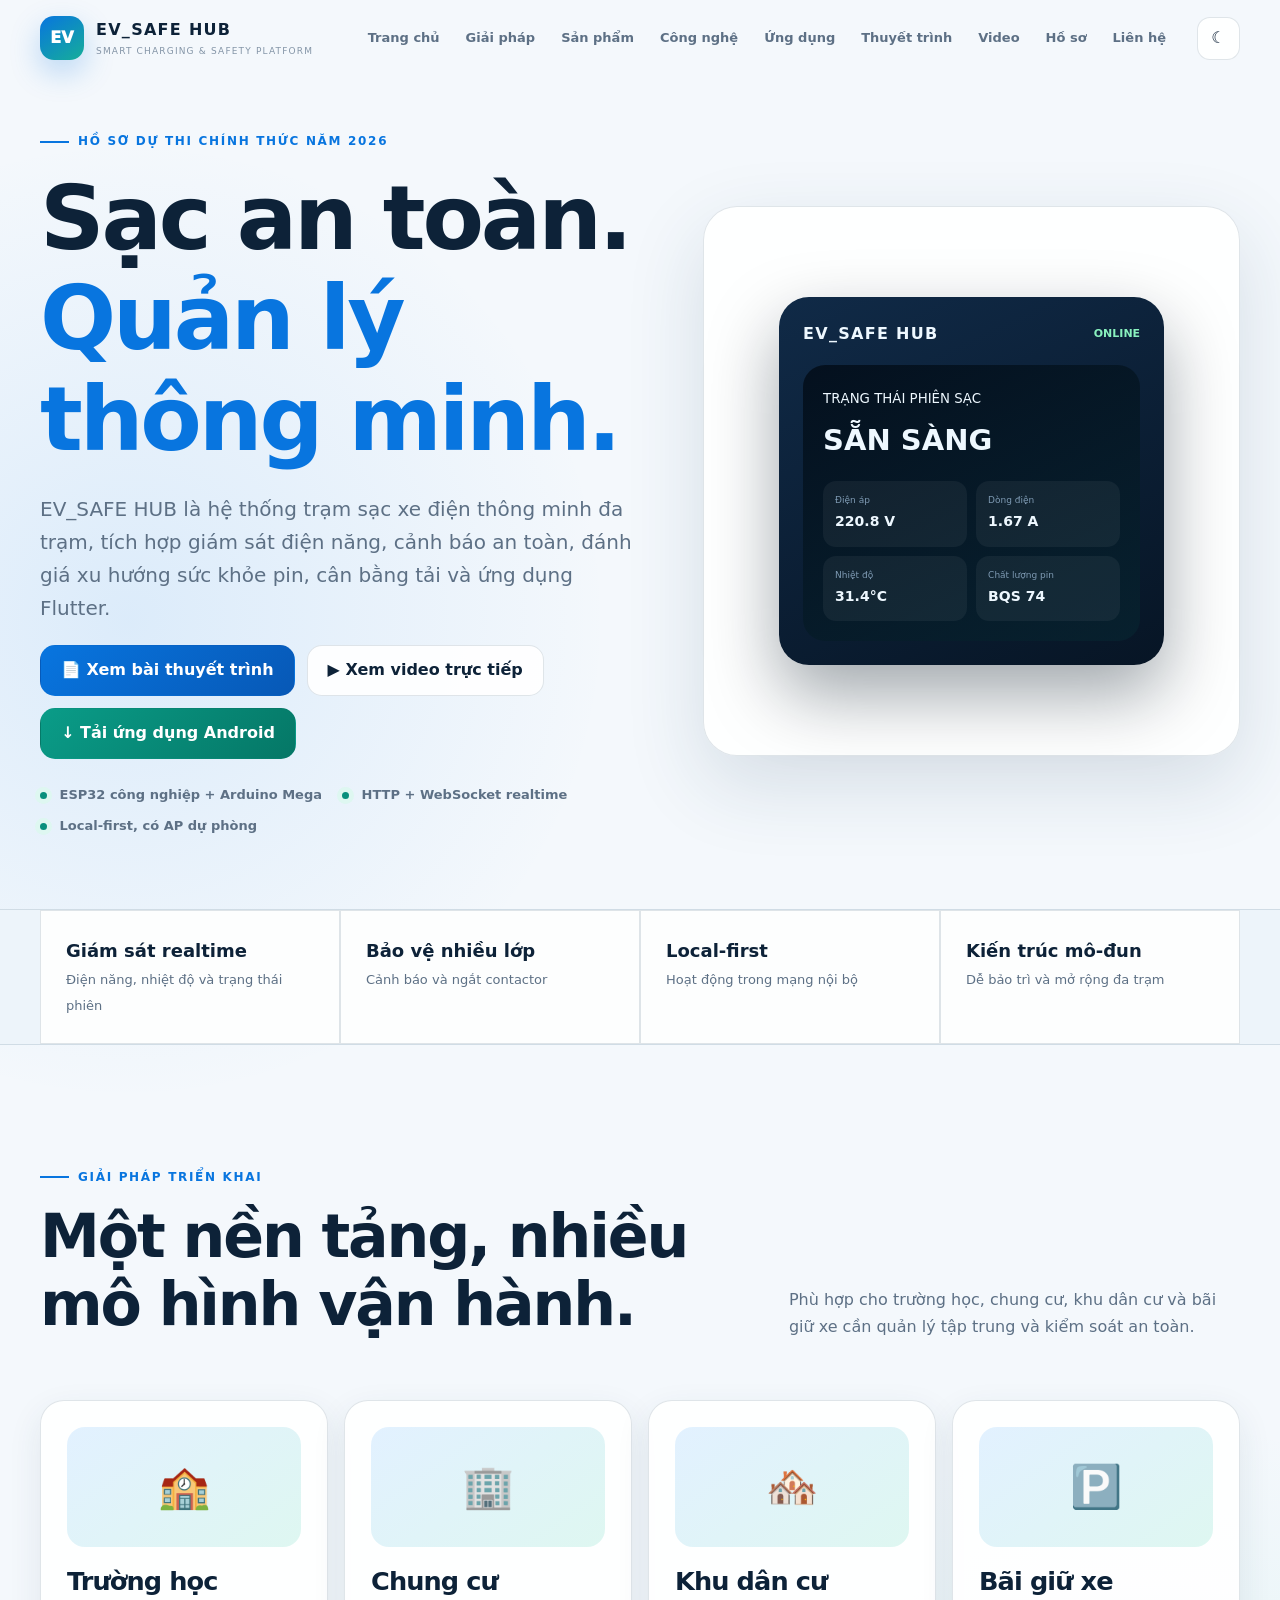
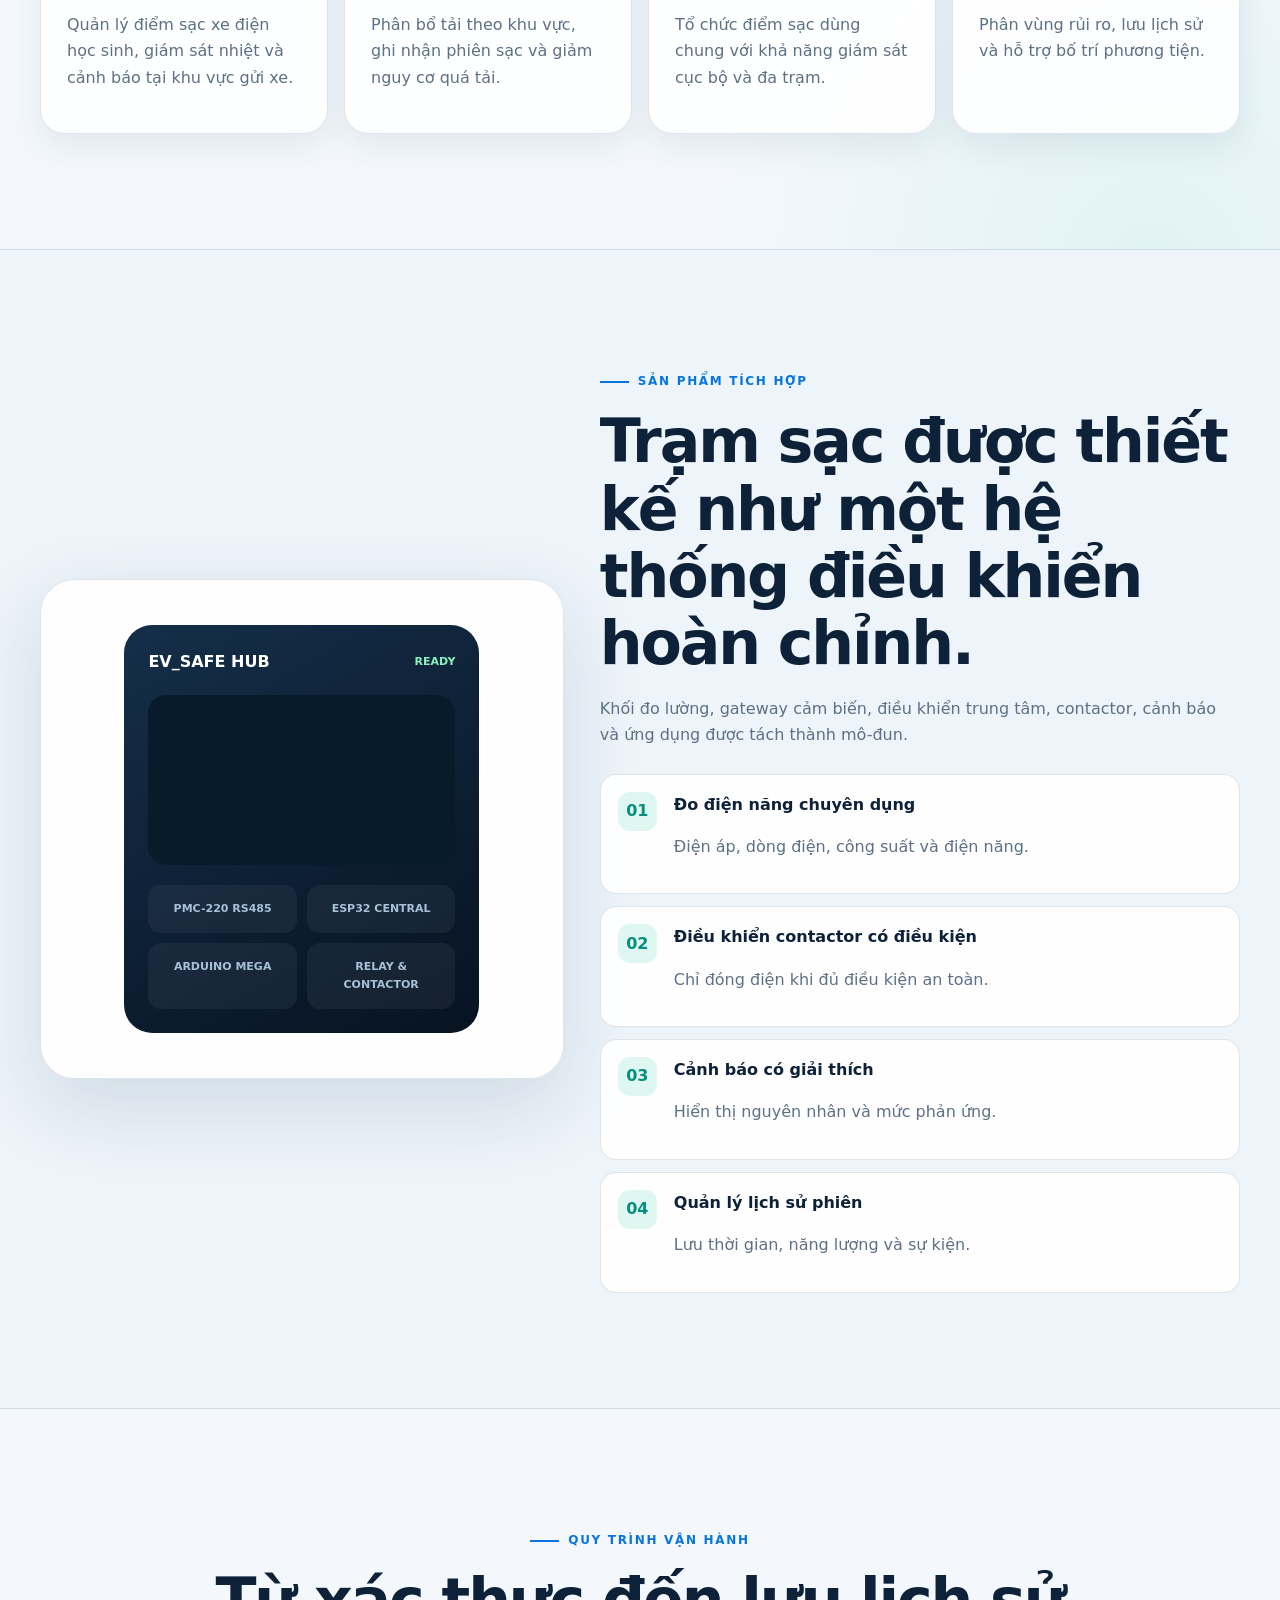
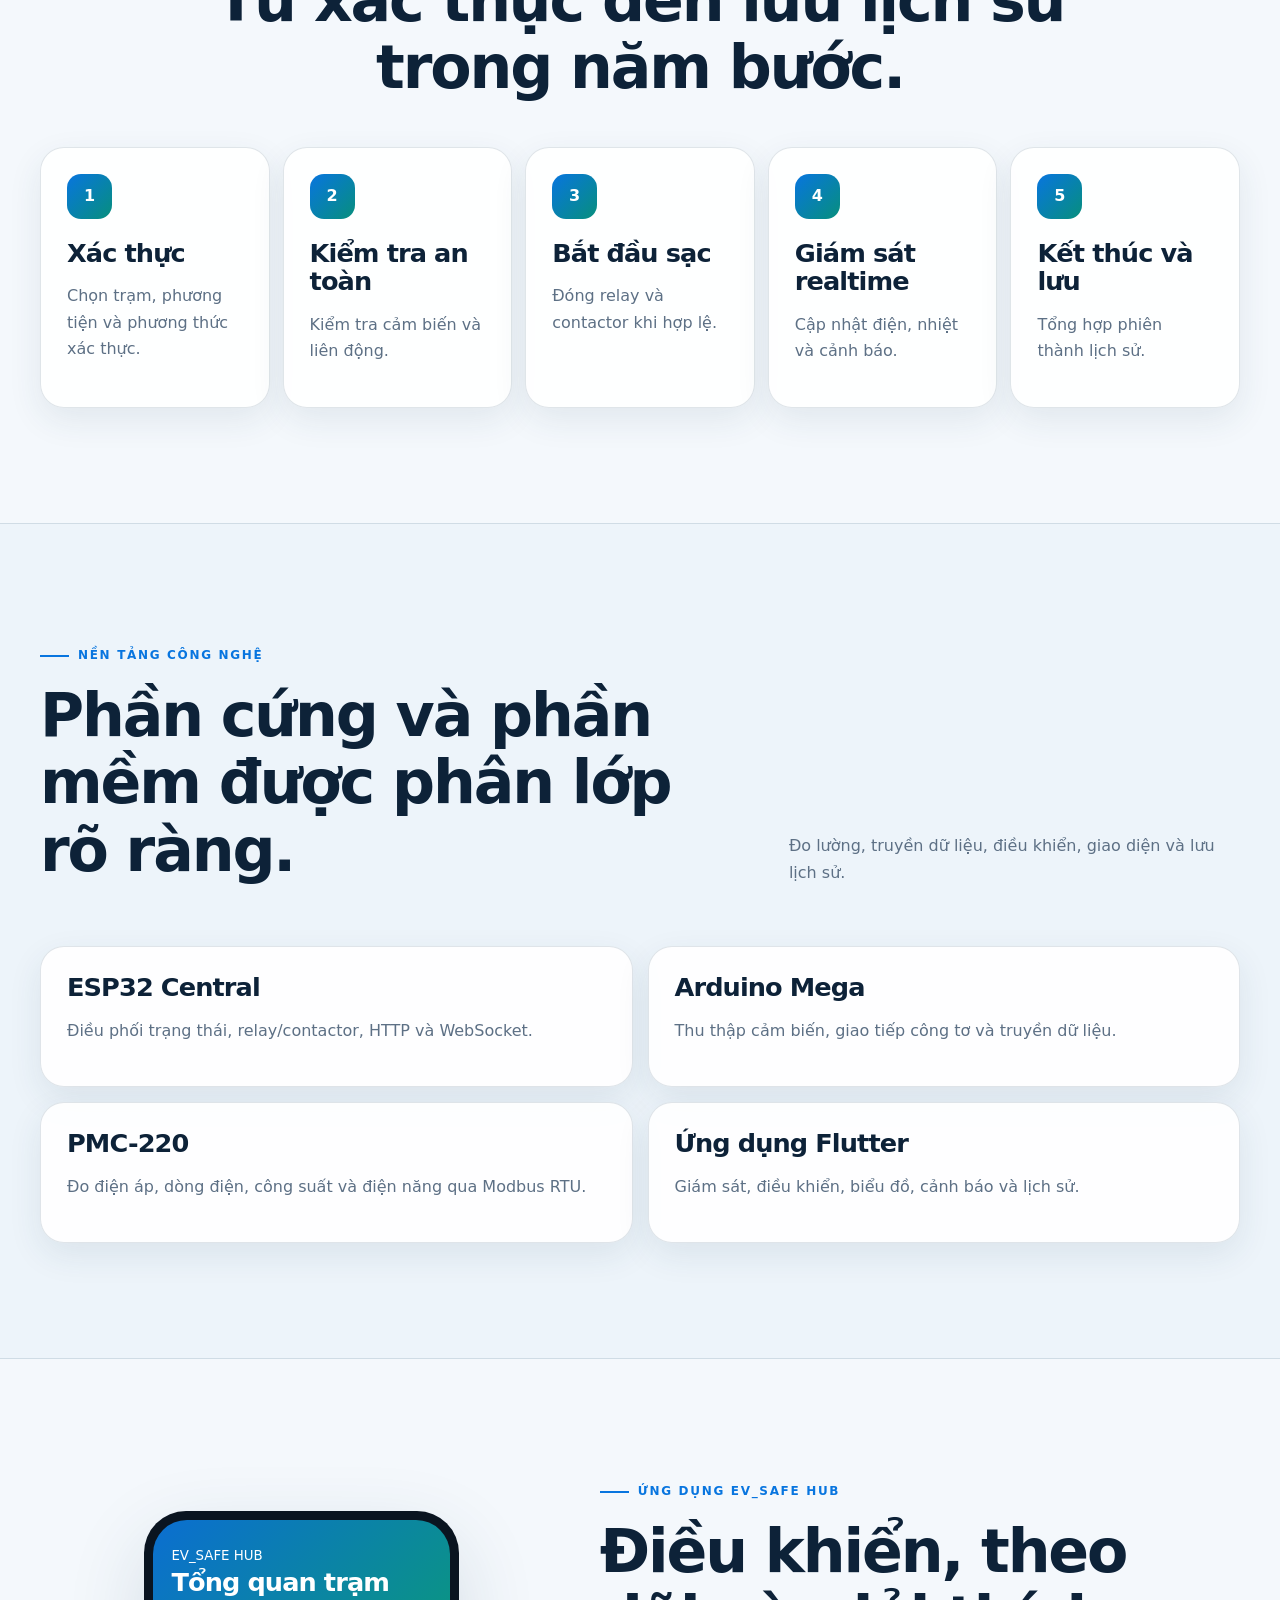
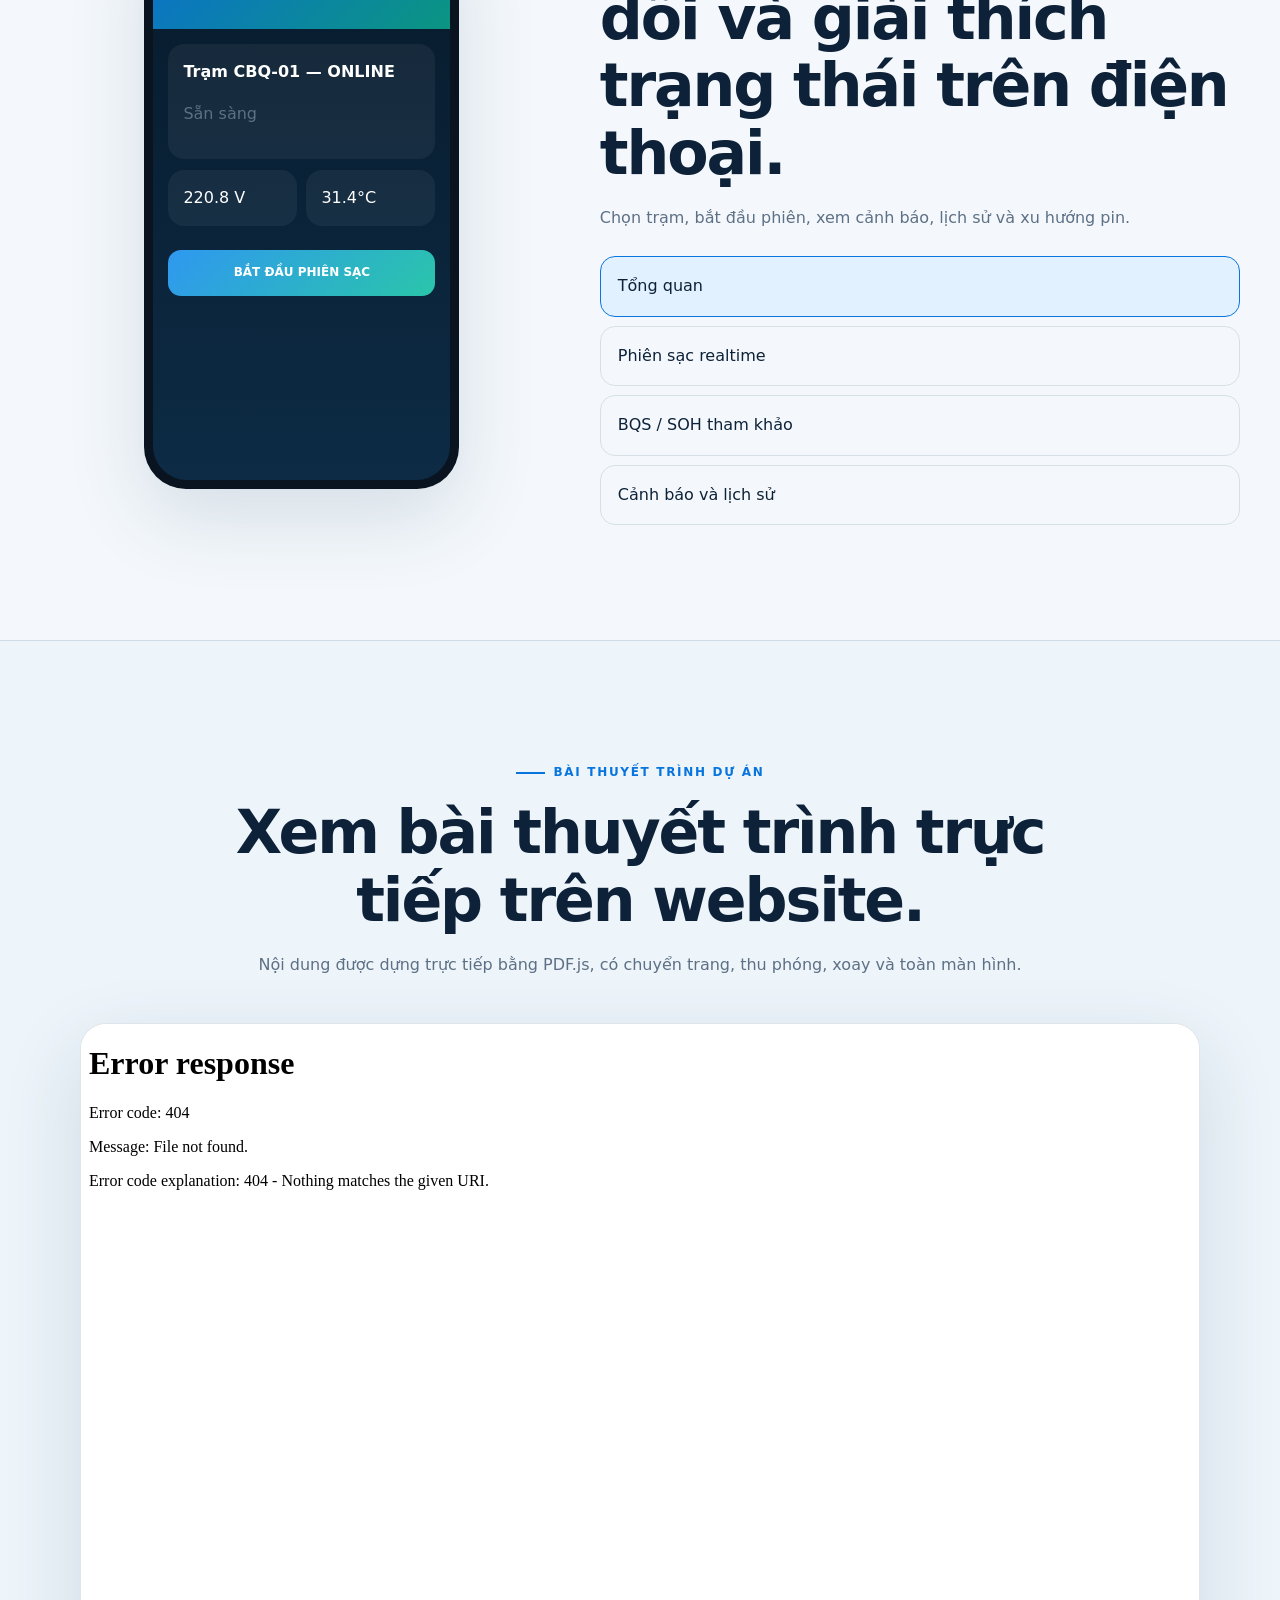
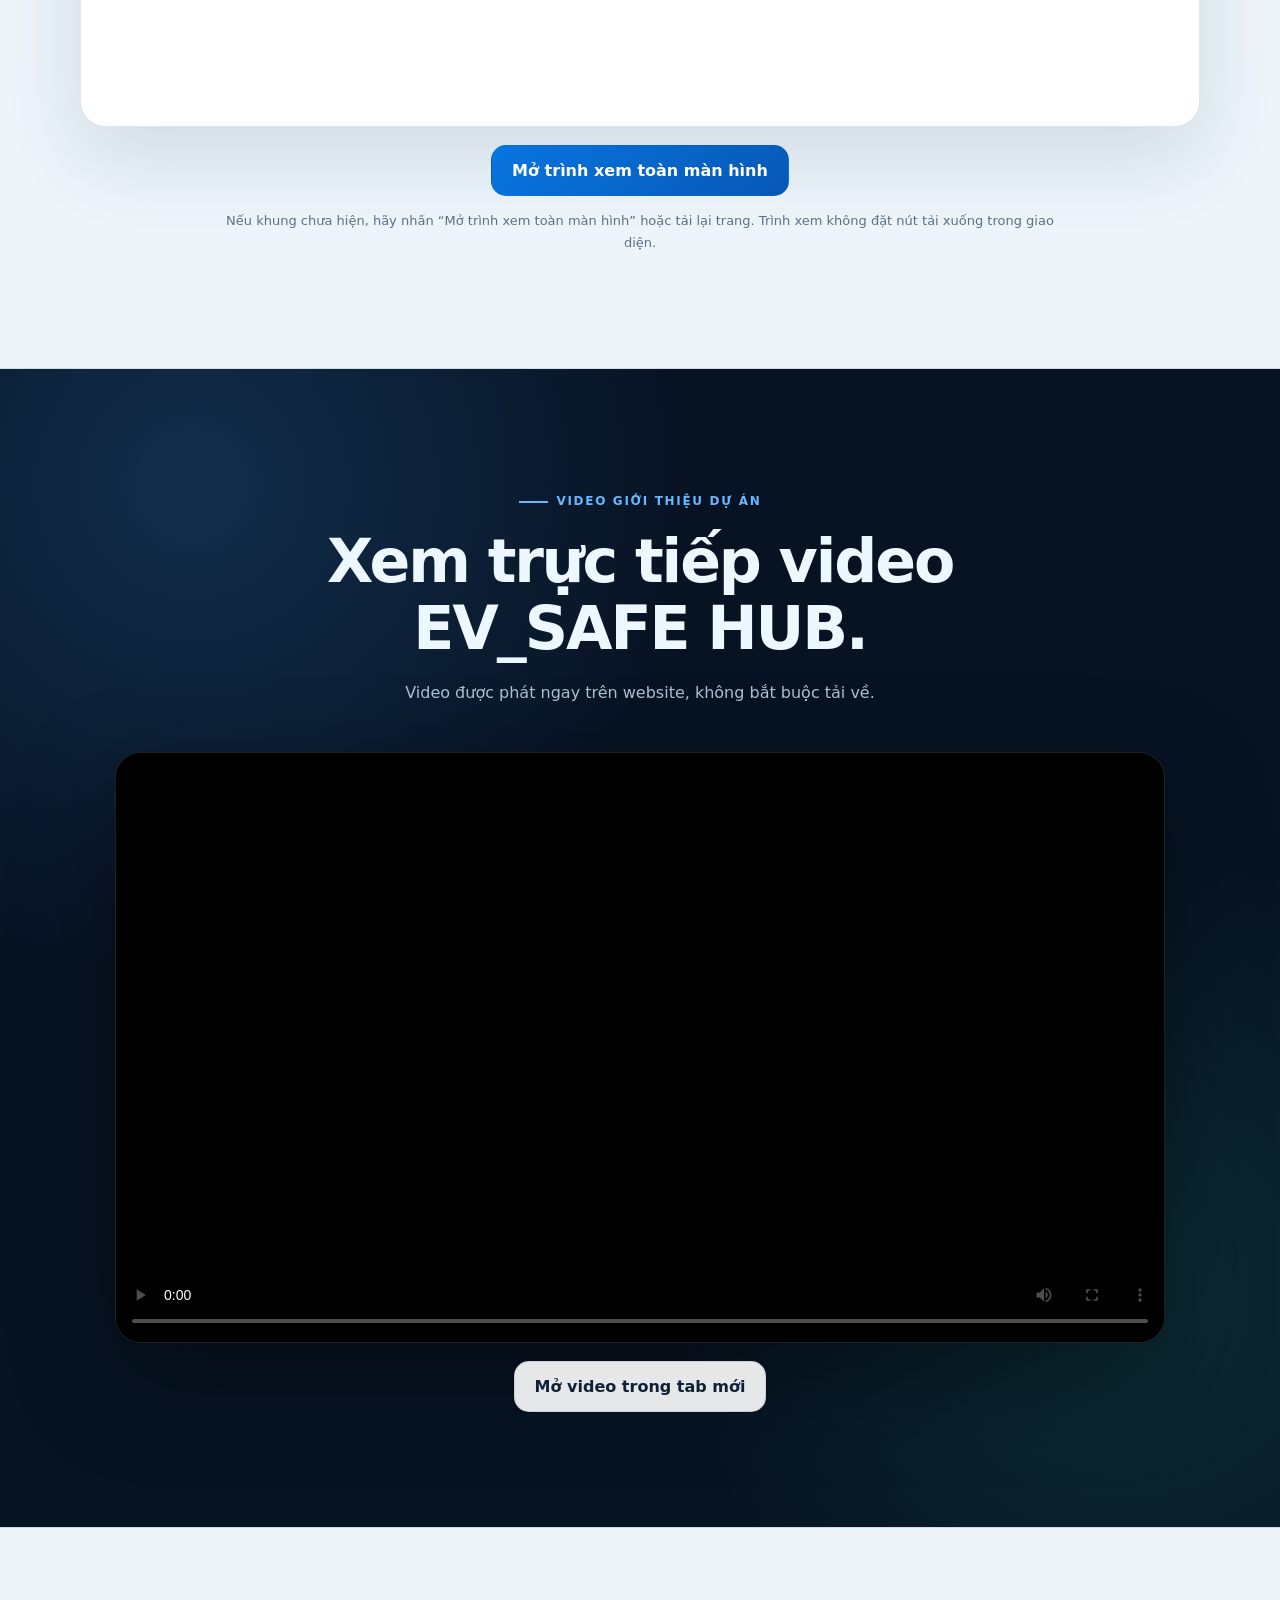
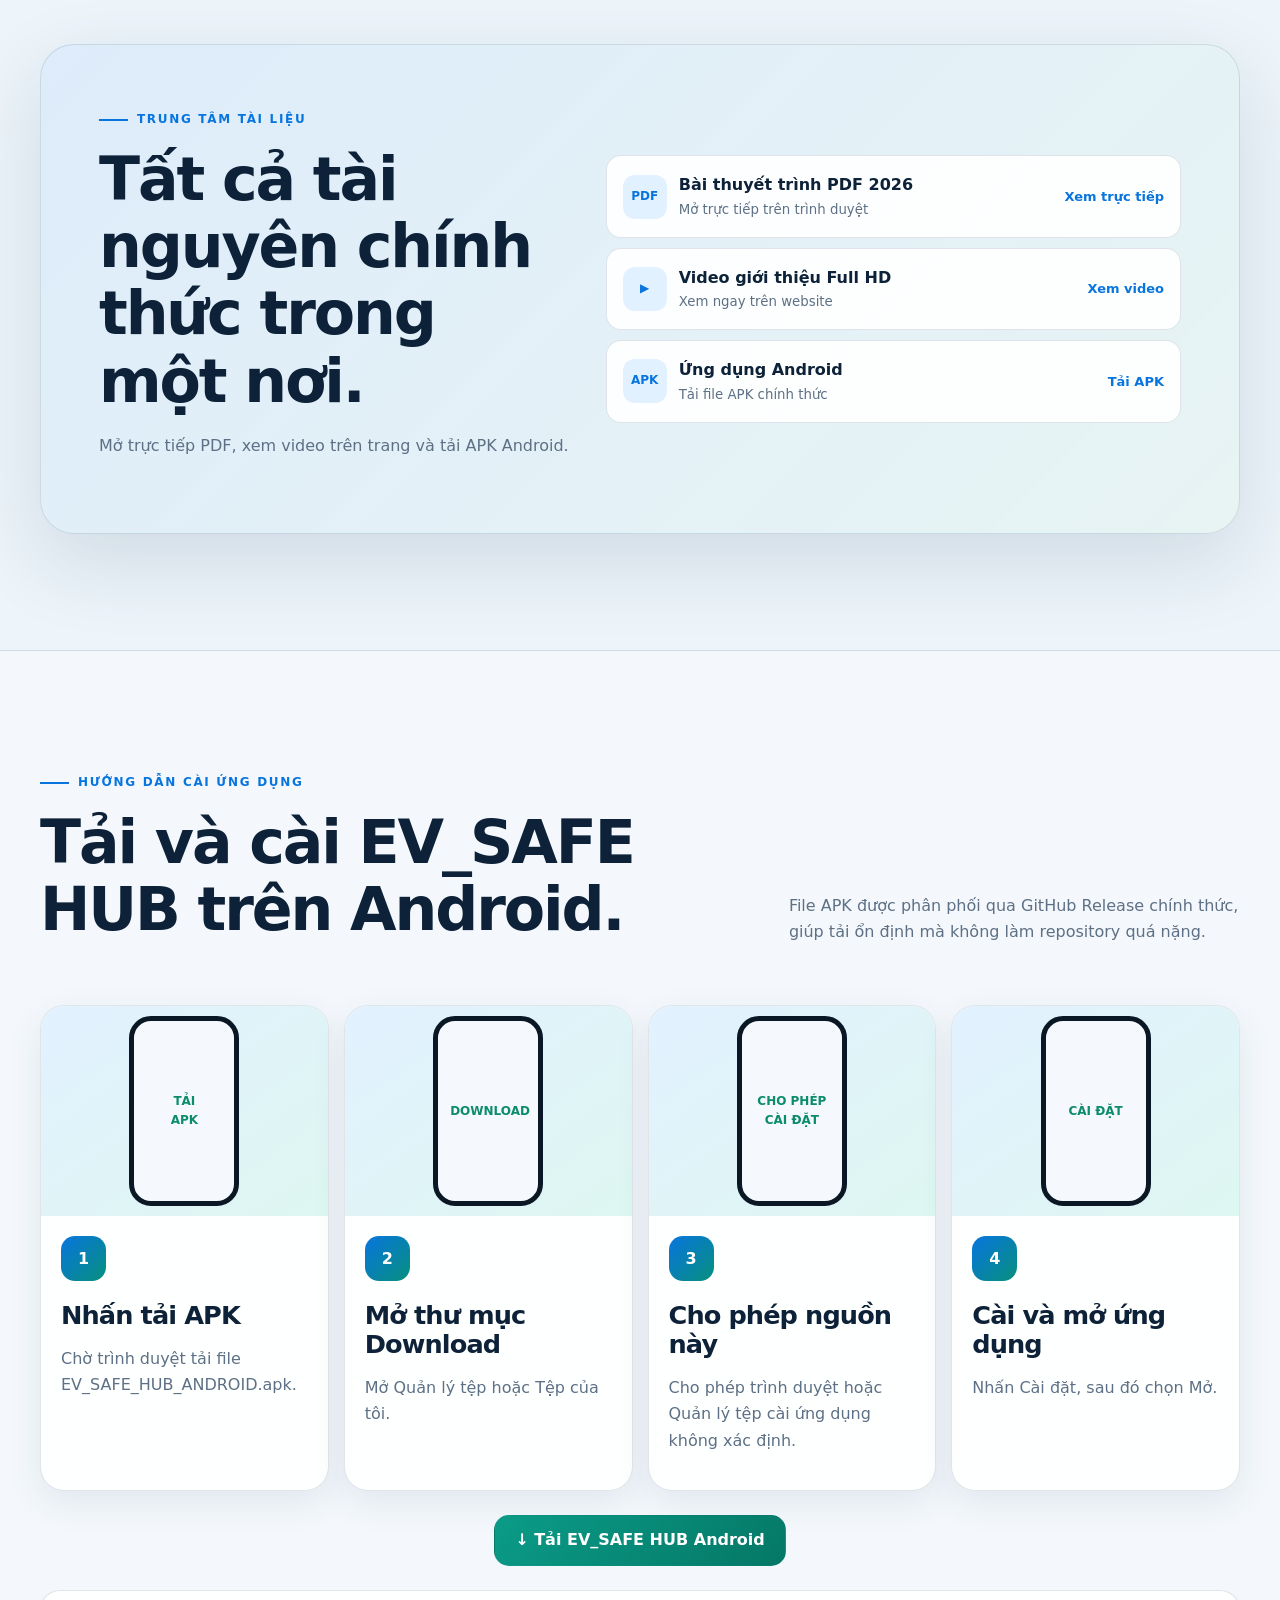
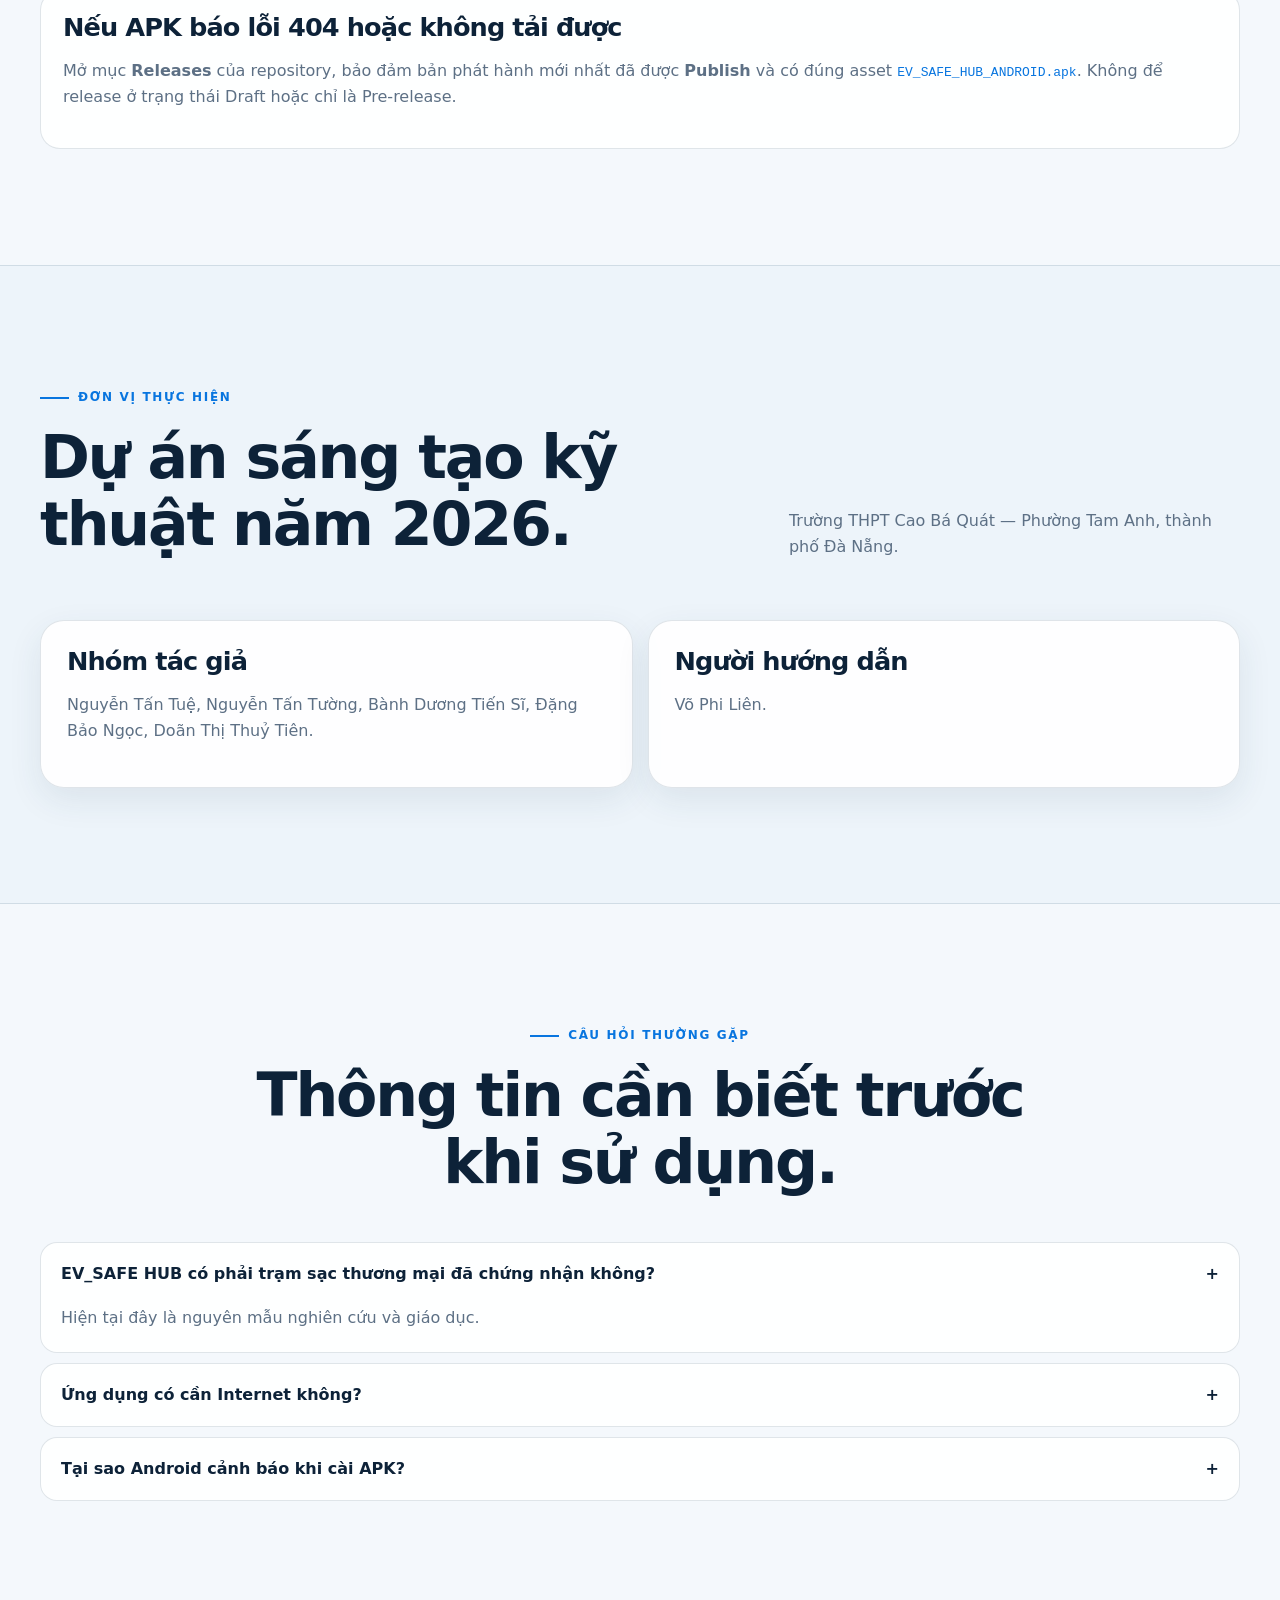
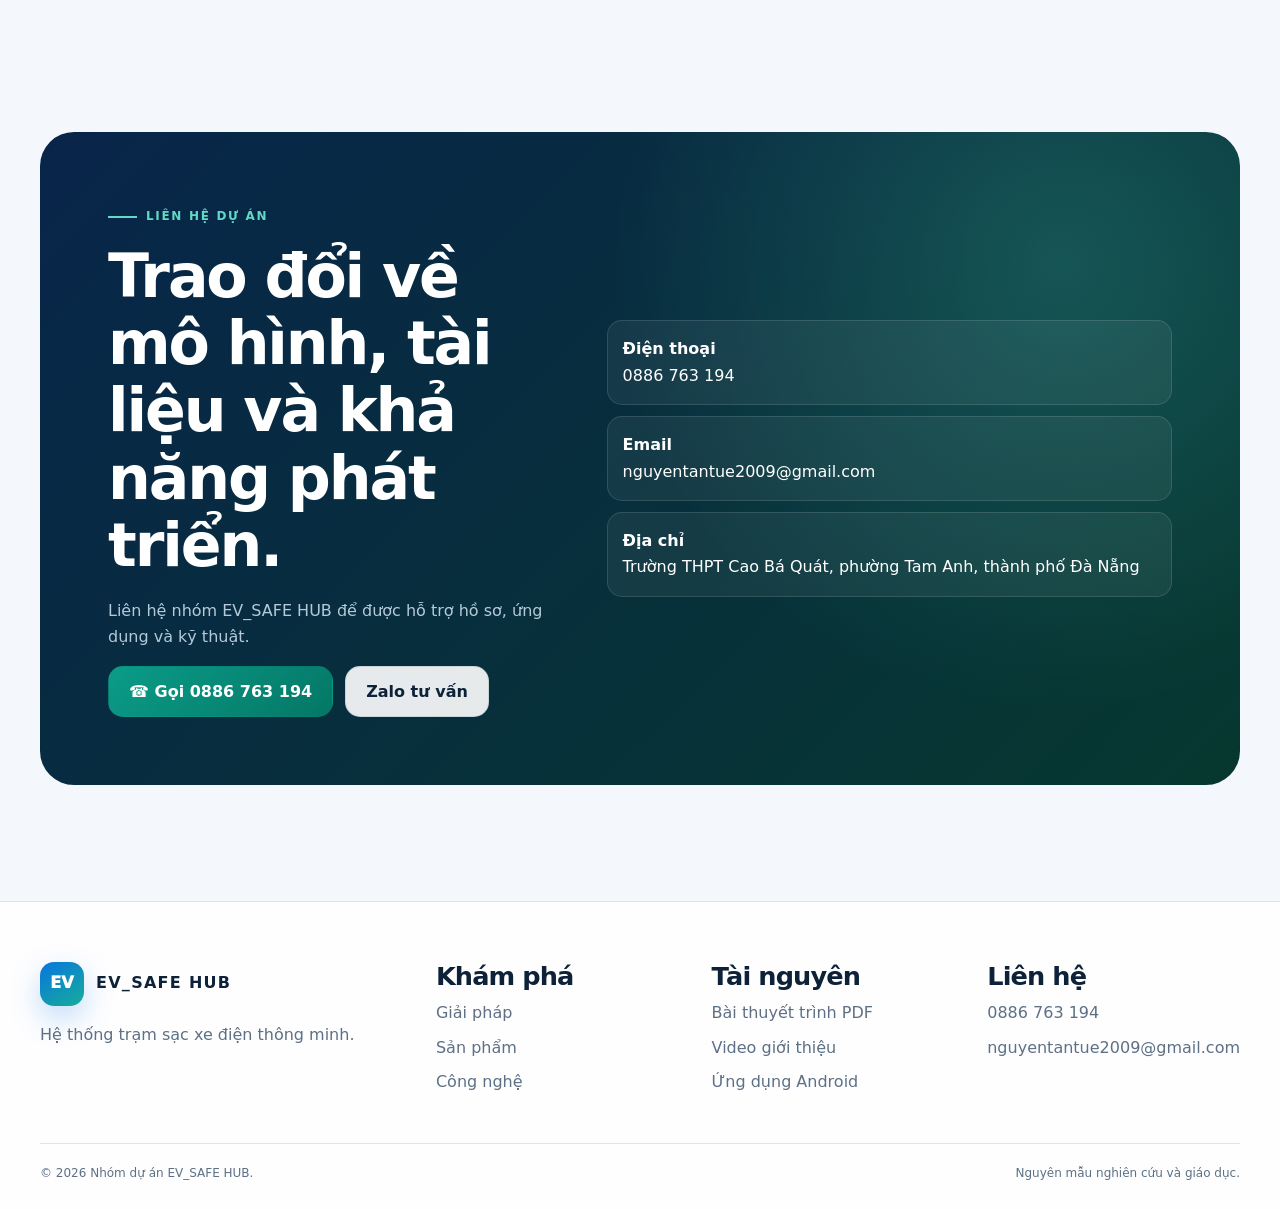
==== index.html @ c0116acc "Add files via upload" ====
<!doctype html>
<html lang="vi" data-theme="light">
<head>
  <meta charset="utf-8">

  <meta
    name="viewport"
    content="width=device-width,initial-scale=1,viewport-fit=cover"
  >

  <meta name="theme-color" content="#f4f8fc">

  <meta
    name="description"
    content="EV_SAFE HUB — Hệ thống trạm sạc xe điện thông minh, giám sát an toàn, cân bằng tải và theo dõi xu hướng sức khỏe pin."
  >

  <meta property="og:title" content="EV_SAFE HUB">

  <meta
    property="og:description"
    content="Sạc an toàn hơn. Quản lý thông minh hơn."
  >

  <meta property="og:type" content="website">

  <title>
    EV_SAFE HUB — Trạm sạc xe điện thông minh
  </title>

  <link rel="canonical" href="https://nguyentantue2009-cloud.github.io/ev-safe-hub-2026/">
  <link rel="icon" type="image/svg+xml" href="./assets/favicon.svg">
  <link rel="manifest" href="./site.webmanifest">
  <meta property="og:url" content="https://nguyentantue2009-cloud.github.io/ev-safe-hub-2026/">
  <meta property="og:image" content="https://nguyentantue2009-cloud.github.io/ev-safe-hub-2026/assets/og-cover.png">
  <meta property="og:image:width" content="1200">
  <meta property="og:image:height" content="630">
  <meta name="twitter:card" content="summary_large_image">

  <script>
    (() => {
      const savedTheme =
        localStorage.getItem("evsh-theme");

      const systemTheme =
        window.matchMedia(
          "(prefers-color-scheme: dark)"
        ).matches
          ? "dark"
          : "light";

      document.documentElement.dataset.theme =
        savedTheme || systemTheme;
    })();
  </script>

  <style>
    :root {
      color-scheme: light;

      --bg: #f4f8fc;
      --bg-soft: #edf4fa;

      --surface: rgba(255, 255, 255, 0.9);
      --surface-solid: #ffffff;

      --text: #0d2238;
      --muted: #5d7085;
      --subtle: #8495a7;

      --line: rgba(19, 55, 88, 0.13);

      --primary: #0875df;
      --primary-dark: #0758b6;
      --primary-soft: #e2f1ff;

      --teal: #078f7d;
      --teal-soft: #def7f1;

      --shadow:
        0 28px 80px rgba(28, 62, 94, 0.14);

      --shadow-small:
        0 12px 34px rgba(28, 62, 94, 0.09);

      --radius: 24px;
      --radius-large: 34px;

      --container: 1200px;
      --header-height: 76px;
    }

    html[data-theme="dark"] {
      color-scheme: dark;

      --bg: #07111e;
      --bg-soft: #0a1727;

      --surface: rgba(13, 29, 47, 0.9);
      --surface-solid: #0d1d2f;

      --text: #edf6ff;
      --muted: #a7bacd;
      --subtle: #748aa0;

      --line: rgba(178, 211, 241, 0.14);

      --primary: #65adff;
      --primary-dark: #8fc7ff;
      --primary-soft: rgba(62, 143, 235, 0.17);

      --teal: #59dcc5;
      --teal-soft: rgba(47, 194, 168, 0.15);

      --shadow:
        0 30px 84px rgba(0, 0, 0, 0.38);

      --shadow-small:
        0 12px 34px rgba(0, 0, 0, 0.22);
    }

    * {
      box-sizing: border-box;
    }

    html {
      scroll-behavior: smooth;

      scroll-padding-top:
        calc(var(--header-height) + 12px);
    }

    body {
      margin: 0;
      min-width: 320px;
      overflow-x: hidden;

      color: var(--text);

      background:
        radial-gradient(
          circle at 10% 5%,
          rgba(44, 144, 238, 0.12),
          transparent 30rem
        ),
        radial-gradient(
          circle at 90% 15%,
          rgba(35, 191, 163, 0.09),
          transparent 28rem
        ),
        var(--bg);

      font-family:
        Inter,
        system-ui,
        -apple-system,
        "Segoe UI",
        Arial,
        sans-serif;

      line-height: 1.65;
    }

    a {
      color: inherit;
      text-decoration: none;
    }

    button {
      font: inherit;
    }

    img,
    video,
    svg {
      display: block;
      max-width: 100%;
    }

    h1,
    h2,
    h3,
    h4 {
      line-height: 1.12;
      letter-spacing: -0.035em;
    }

    p {
      color: var(--muted);
    }

    h1 {
      margin: 0 0 24px;

      font-size:
        clamp(
          3rem,
          7vw,
          6.7rem
        );
    }

    h2 {
      margin: 0 0 18px;

      font-size:
        clamp(
          2.2rem,
          4.7vw,
          4.5rem
        );
    }

    h3 {
      margin: 0 0 10px;

      font-size:
        clamp(
          1.25rem,
          2vw,
          1.7rem
        );
    }

    .container {
      width:
        min(
          var(--container),
          calc(100% - 40px)
        );

      margin-inline: auto;
    }

    .section {
      padding:
        clamp(
          78px,
          9vw,
          130px
        )
        0;
    }

    .section-soft {
      border-block:
        1px solid var(--line);

      background:
        var(--bg-soft);
    }

    .section-dark {
      color: #edf7ff;

      background:
        radial-gradient(
          circle at 15% 10%,
          rgba(66, 160, 255, 0.19),
          transparent 31rem
        ),
        radial-gradient(
          circle at 88% 80%,
          rgba(45, 216, 178, 0.13),
          transparent 28rem
        ),
        #071323;
    }

    .section-dark p {
      color: #a9bfd2;
    }

    /* ================= HEADER ================= */

    .site-header {
      position: fixed;
      inset: 0 0 auto;
      z-index: 500;

      border-bottom:
        1px solid transparent;

      transition:
        0.25s ease;
    }

    .site-header.scrolled {
      border-color:
        var(--line);

      background:
        rgba(246, 250, 254, 0.9);

      backdrop-filter:
        blur(18px);

      box-shadow:
        0 10px 35px rgba(0, 0, 0, 0.05);
    }

    html[data-theme="dark"]
    .site-header.scrolled {
      background:
        rgba(7, 17, 30, 0.9);
    }

    .header-inner {
      min-height:
        var(--header-height);

      display: flex;
      align-items: center;

      gap: 20px;
    }

    .brand {
      display: flex;
      align-items: center;

      gap: 12px;

      white-space: nowrap;
    }

    .brand-mark {
      width: 44px;
      height: 44px;

      display: grid;
      place-items: center;

      border-radius: 14px;

      color: white;

      background:
        linear-gradient(
          145deg,
          #0875df,
          #16ae99
        );

      box-shadow:
        0 12px 30px rgba(8, 117, 223, 0.25);

      font-weight: 950;
    }

    .brand strong {
      display: block;

      letter-spacing: 0.08em;
    }

    .brand small {
      display: block;

      color: var(--subtle);

      font-size: 9px;
      letter-spacing: 0.13em;

      text-transform:
        uppercase;
    }

    .main-nav {
      display: flex;
      align-items: center;

      gap: 4px;

      margin-left: auto;
    }

    .main-nav a {
      padding:
        10px 11px;

      border-radius: 11px;

      color: var(--muted);

      font-size: 13px;
      font-weight: 750;
    }

    .main-nav a:hover,
    .main-nav a.active {
      color: var(--text);

      background:
        var(--surface);
    }

    .header-actions {
      display: flex;

      gap: 8px;
    }

    .icon-button,
    .menu-button {
      width: 43px;
      height: 43px;

      border:
        1px solid var(--line);

      border-radius: 13px;

      color: var(--text);

      background:
        var(--surface);

      cursor: pointer;
    }

    .menu-button {
      display: none;
    }

    /* ================= THÀNH PHẦN CHUNG ================= */

    .button {
      min-height: 51px;

      display: inline-flex;
      align-items: center;
      justify-content: center;

      gap: 9px;

      padding:
        0 20px;

      border:
        1px solid var(--line);

      border-radius: 15px;

      color: var(--text);

      background:
        var(--surface);

      font-weight: 850;

      transition:
        transform 0.2s ease,
        box-shadow 0.2s ease;
    }

    .button:hover {
      transform:
        translateY(-2px);

      box-shadow:
        var(--shadow-small);
    }

    .button-primary {
      color: white;

      border-color:
        transparent;

      background:
        linear-gradient(
          135deg,
          #0875df,
          #0758b6
        );
    }

    .button-teal {
      color: white;

      border-color:
        transparent;

      background:
        linear-gradient(
          135deg,
          #0a9c88,
          #057766
        );
    }

    .eyebrow {
      display: inline-flex;
      align-items: center;

      gap: 9px;

      margin-bottom: 16px;

      color: var(--primary);

      font-size: 12px;
      font-weight: 900;
      letter-spacing: 0.14em;

      text-transform:
        uppercase;
    }

    .eyebrow::before {
      content: "";

      width: 29px;
      height: 2px;

      background:
        currentColor;
    }

    .section-heading {
      display: grid;

      grid-template-columns:
        1.1fr 0.7fr;

      gap: 40px;

      align-items: end;

      margin-bottom: 44px;
    }

    .section-heading.center {
      display: block;

      max-width: 850px;

      margin:
        0 auto 45px;

      text-align: center;
    }

    .card {
      padding: 26px;

      border:
        1px solid var(--line);

      border-radius:
        var(--radius);

      background:
        var(--surface);

      box-shadow:
        var(--shadow-small);
    }

    /* ================= HERO ================= */

    .hero {
      min-height: 100svh;

      display: grid;
      align-items: center;

      padding:
        125px 0 72px;
    }

    .hero-grid {
      display: grid;

      grid-template-columns:
        1.05fr 0.95fr;

      gap: 70px;

      align-items: center;
    }

    .hero h1 span {
      display: block;

      color: var(--primary);
    }

    .hero-description {
      font-size:
        clamp(
          1.05rem,
          1.6vw,
          1.25rem
        );
    }

    .hero-actions {
      display: flex;
      flex-wrap: wrap;

      gap: 12px;
    }

    .hero-facts {
      display: flex;
      flex-wrap: wrap;

      gap:
        10px 20px;

      margin-top: 25px;

      color: var(--muted);

      font-size: 13px;
      font-weight: 700;
    }

    .hero-facts span::before {
      content: "";

      width: 7px;
      height: 7px;

      display: inline-block;

      margin-right: 8px;

      border-radius: 50%;

      background:
        var(--teal);

      box-shadow:
        0 0 0 5px var(--teal-soft);
    }

    .station-frame {
      min-height: 550px;

      display: grid;
      place-items: center;

      border:
        1px solid var(--line);

      border-radius:
        var(--radius-large);

      background:
        var(--surface);

      box-shadow:
        var(--shadow);
    }

    .station-product {
      width: 72%;

      padding: 24px;

      border-radius: 30px;

      color: #eef8ff;

      background:
        linear-gradient(
          155deg,
          #102a47,
          #071525
        );

      box-shadow:
        0 30px 70px rgba(3, 16, 30, 0.37);
    }

    .station-top {
      display: flex;
      align-items: center;
      justify-content: space-between;

      margin-bottom: 18px;
    }

    .station-name {
      font-weight: 900;
      letter-spacing: 0.08em;
    }

    .online-status {
      color: #89f1be;

      font-size: 11px;
      font-weight: 850;
    }

    .station-screen {
      padding: 20px;

      border-radius: 22px;

      background:
        linear-gradient(
          155deg,
          rgba(3, 14, 27, 0.92),
          rgba(7, 36, 48, 0.72)
        );
    }

    .station-screen strong {
      display: block;

      margin:
        5px 0 17px;

      font-size: 29px;
    }

    .station-metrics {
      display: grid;

      grid-template-columns:
        repeat(2, 1fr);

      gap: 9px;
    }

    .station-metric {
      padding: 12px;

      border-radius: 13px;

      background:
        rgba(255, 255, 255, 0.05);
    }

    .station-metric span {
      display: block;

      color: #7f9bb4;

      font-size: 9px;
    }

    .station-metric b {
      font-size: 14px;
    }

    /* ================= GIÁ TRỊ ================= */

    .trust-grid {
      display: grid;

      grid-template-columns:
        repeat(4, 1fr);
    }

    .trust-item {
      padding: 25px;

      border:
        1px solid var(--line);

      background:
        var(--surface);
    }

    .trust-item b {
      display: block;

      font-size: 18px;
    }

    .trust-item span {
      color: var(--muted);

      font-size: 13px;
    }

    /* ================= GRID ================= */

    .solution-grid {
      display: grid;

      grid-template-columns:
        repeat(4, 1fr);

      gap: 16px;
    }

    .solution-card {
      min-height: 300px;
    }

    .solution-icon {
      height: 120px;

      display: grid;
      place-items: center;

      margin-bottom: 20px;

      border-radius: 18px;

      background:
        linear-gradient(
          145deg,
          var(--primary-soft),
          var(--teal-soft)
        );

      font-size: 42px;
    }

    .product-grid,
    .application-grid,
    .download-shell,
    .contact-shell {
      display: grid;

      grid-template-columns:
        0.9fr 1.1fr;

      gap: 36px;

      align-items: center;
    }

    .product-visual {
      min-height: 500px;

      display: grid;
      place-items: center;

      border:
        1px solid var(--line);

      border-radius:
        var(--radius-large);

      background:
        var(--surface);

      box-shadow:
        var(--shadow);
    }

    .cabinet {
      width:
        min(
          355px,
          78vw
        );

      padding: 24px;

      border-radius: 28px;

      color: white;

      background:
        linear-gradient(
          150deg,
          #152e49,
          #071321
        );
    }

    .cabinet-screen {
      height: 170px;

      margin:
        20px 0;

      border-radius: 18px;

      background:
        #071b2b;
    }

    .cabinet-modules {
      display: grid;

      grid-template-columns:
        repeat(2, 1fr);

      gap: 10px;
    }

    .cabinet-modules div {
      padding: 15px;

      border-radius: 13px;

      color: #a7c1d6;

      background:
        rgba(255, 255, 255, 0.05);

      text-align: center;

      font-size: 11px;
      font-weight: 800;
    }

    .feature-list {
      display: grid;

      gap: 12px;

      margin-top: 25px;
    }

    .feature-item {
      display: grid;

      grid-template-columns:
        42px 1fr;

      gap: 14px;

      padding: 17px;

      border:
        1px solid var(--line);

      border-radius: 16px;

      background:
        var(--surface);
    }

    .feature-item i {
      width: 39px;
      height: 39px;

      display: grid;
      place-items: center;

      border-radius: 12px;

      color: var(--teal);

      background:
        var(--teal-soft);

      font-style: normal;
      font-weight: 900;
    }

    /* ================= QUY TRÌNH ================= */

    .process-grid {
      display: grid;

      grid-template-columns:
        repeat(5, 1fr);

      gap: 13px;
    }

    .process-step {
      min-height: 230px;
    }

    .process-number {
      width: 45px;
      height: 45px;

      display: grid;
      place-items: center;

      margin-bottom: 20px;

      border-radius: 14px;

      color: white;

      background:
        linear-gradient(
          135deg,
          var(--primary),
          var(--teal)
        );

      font-weight: 900;
    }

    /* ================= CÔNG NGHỆ ================= */

    .technology-grid,
    .team-grid {
      display: grid;

      grid-template-columns:
        repeat(2, 1fr);

      gap: 15px;
    }

    /* ================= ỨNG DỤNG ================= */

    .phone-stage {
      min-height: 600px;

      display: grid;
      place-items: center;
    }

    .phone {
      width:
        min(
          315px,
          74vw
        );

      padding: 9px;

      border-radius: 42px;

      background:
        #0a1420;

      box-shadow:
        var(--shadow);
    }

    .phone-screen {
      min-height: 560px;

      overflow: hidden;

      border-radius: 34px;

      color: white;

      background:
        linear-gradient(
          180deg,
          #071a2b,
          #0d2b45
        );
    }

    .phone-heading {
      padding:
        22px 18px;

      background:
        linear-gradient(
          135deg,
          #0b6ed1,
          #0b9582
        );
    }

    .phone-body {
      padding: 15px;
    }

    .phone-card {
      padding: 15px;

      margin-bottom: 11px;

      border-radius: 16px;

      background:
        rgba(255, 255, 255, 0.055);
    }

    .phone-row {
      display: grid;

      grid-template-columns:
        1fr 1fr;

      gap: 9px;
    }

    .phone-main-button {
      margin-top: 13px;

      padding: 13px;

      border-radius: 13px;

      background:
        linear-gradient(
          135deg,
          #2f98f0,
          #2ac5aa
        );

      text-align: center;

      font-size: 12px;
      font-weight: 900;
    }

    .screen-selector {
      display: grid;

      gap: 9px;

      margin-top: 25px;
    }

    .screen-button {
      width: 100%;

      padding:
        16px 17px;

      border:
        1px solid var(--line);

      border-radius: 15px;

      color: var(--text);

      background:
        transparent;

      text-align: left;

      cursor: pointer;
    }

    .screen-button.active,
    .screen-button:hover {
      border-color:
        var(--primary);

      background:
        var(--primary-soft);
    }

    /* ================= BÀI THUYẾT TRÌNH PDF ================= */

    .pdf-wrapper {
      width:
        min(
          100%,
          1120px
        );

      margin-inline: auto;

      overflow: hidden;

      border:
        1px solid var(--line);

      border-radius: 26px;

      background: #ffffff;

      box-shadow:
        var(--shadow);
    }

    .pdf-wrapper iframe {
      width: 100%;
      height: min(78vh, 850px);
      min-height: 560px;

      display: block;

      border: 0;

      background: #ffffff;
    }

    .pdf-actions {
      display: flex;
      flex-wrap: wrap;
      justify-content: center;

      gap: 12px;

      margin-top: 18px;
    }

    .viewer-note {
      max-width: 850px;

      margin:
        14px auto 0;

      text-align: center;
      font-size: 13px;
    }

    /* ================= VIDEO ================= */

    .video-wrapper {
      width:
        min(
          100%,
          1050px
        );

      margin-inline: auto;

      overflow: hidden;

      border:
        1px solid rgba(255, 255, 255, 0.13);

      border-radius: 26px;

      background:
        #000000;

      box-shadow:
        0 35px 100px rgba(0, 0, 0, 0.4);
    }

    .video-wrapper video {
      width: 100%;
      height: auto;

      aspect-ratio:
        16 / 9;

      background:
        #000000;
    }

    .video-actions {
      display: flex;
      justify-content: center;

      margin-top: 18px;
    }

    /* ================= TÀI LIỆU ================= */

    .download-shell {
      padding:
        clamp(
          30px,
          5vw,
          58px
        );

      border:
        1px solid var(--line);

      border-radius:
        var(--radius-large);

      background:
        linear-gradient(
          135deg,
          rgba(8, 117, 223, 0.13),
          rgba(6, 143, 124, 0.09)
        ),
        var(--surface);

      box-shadow:
        var(--shadow);
    }

    .download-list {
      display: grid;

      gap: 10px;
    }

    .download-item {
      display: flex;
      align-items: center;
      justify-content: space-between;

      gap: 18px;

      padding: 16px;

      border:
        1px solid var(--line);

      border-radius: 15px;

      background:
        var(--surface);
    }

    .download-information {
      display: flex;
      align-items: center;

      gap: 12px;
    }

    .download-icon {
      width: 44px;
      height: 44px;

      display: grid;
      place-items: center;

      flex: 0 0 auto;

      border-radius: 12px;

      color: var(--primary);

      background:
        var(--primary-soft);

      font-size: 12px;
      font-weight: 900;
    }

    .download-information b,
    .download-information small {
      display: block;
    }

    .download-information small {
      color: var(--muted);
    }

    .download-action {
      color: var(--primary);

      font-size: 13px;
      font-weight: 900;

      white-space: nowrap;
    }

    /* ================= CÀI APK ================= */

    .installation-grid {
      display: grid;

      grid-template-columns:
        repeat(4, 1fr);

      gap: 15px;
    }

    .installation-card {
      overflow: hidden;

      padding: 0;
    }

    .installation-image {
      height: 210px;

      display: grid;
      place-items: center;

      background:
        linear-gradient(
          145deg,
          var(--primary-soft),
          var(--teal-soft)
        );
    }

    .mini-phone {
      width: 110px;
      height: 190px;

      display: grid;
      place-items: center;

      padding: 12px;

      border:
        5px solid #0a1724;

      border-radius: 22px;

      color: #0b8c6a;

      background:
        #f5f9fd;

      font-size: 12px;
      font-weight: 900;

      text-align: center;
    }

    .installation-body {
      padding: 20px;
    }

    .apk-help {
      margin-top: 24px;

      padding: 22px;

      border:
        1px solid var(--line);

      border-radius: 20px;

      background:
        var(--surface);
    }

    .apk-help code {
      color: var(--primary);

      word-break: break-all;
    }

    /* ================= FAQ ================= */

    .faq-list {
      display: grid;

      gap: 10px;
    }

    .faq-item {
      overflow: hidden;

      border:
        1px solid var(--line);

      border-radius: 17px;

      background:
        var(--surface);
    }

    .faq-question {
      width: 100%;

      display: flex;
      justify-content: space-between;

      padding:
        18px 20px;

      border: 0;

      color: var(--text);

      background:
        transparent;

      text-align: left;

      font-weight: 850;

      cursor: pointer;
    }

    .faq-answer {
      max-height: 0;

      overflow: hidden;

      transition:
        max-height 0.3s ease;
    }

    .faq-answer p {
      margin: 0;

      padding:
        0 20px 20px;
    }

    .faq-item.open
    .faq-answer {
      max-height: 280px;
    }

    /* ================= LIÊN HỆ ================= */

    .contact-shell {
      padding:
        clamp(
          32px,
          6vw,
          68px
        );

      border-radius:
        var(--radius-large);

      color: white;

      background:
        radial-gradient(
          circle at 85% 20%,
          rgba(75, 216, 186, 0.22),
          transparent 28rem
        ),
        linear-gradient(
          135deg,
          #08254a,
          #06382f
        );
    }

    .contact-shell p {
      color: #b5cad9;
    }

    .contact-list {
      display: grid;

      gap: 11px;
    }

    .contact-item {
      padding: 15px;

      border:
        1px solid rgba(255, 255, 255, 0.12);

      border-radius: 15px;

      background:
        rgba(255, 255, 255, 0.06);
    }

    /* ================= FOOTER ================= */

    .footer {
      padding:
        60px 0 25px;

      border-top:
        1px solid var(--line);

      background:
        var(--surface);
    }

    .footer-grid {
      display: grid;

      grid-template-columns:
        1.5fr repeat(3, 1fr);

      gap: 35px;
    }

    .footer a:not(.brand) {
      display: block;

      margin:
        8px 0;

      color: var(--muted);
    }

    .footer-bottom {
      display: flex;
      justify-content: space-between;

      gap: 20px;

      margin-top: 40px;

      padding-top: 20px;

      border-top:
        1px solid var(--line);

      color: var(--muted);

      font-size: 12px;
    }

    .back-top {
      position: fixed;

      right: 18px;
      bottom: 18px;
      z-index: 700;

      width: 50px;
      height: 50px;

      display: grid;
      place-items: center;

      border-radius: 16px;

      color: white;

      background:
        var(--primary);

      opacity: 0;

      pointer-events: none;
    }

    .back-top.show {
      opacity: 1;

      pointer-events: auto;
    }

    .reveal {
      opacity: 0;

      transform:
        translateY(20px);

      transition:
        opacity 0.7s ease,
        transform 0.7s ease;
    }

    .reveal.visible {
      opacity: 1;

      transform: none;
    }

    /* ================= RESPONSIVE ================= */

    @media (max-width: 1050px) {
      .main-nav {
        position: fixed;

        top: 70px;
        right: 20px;
        left: 20px;

        display: none;

        padding: 10px;

        border:
          1px solid var(--line);

        border-radius: 18px;

        background:
          var(--surface-solid);

        box-shadow:
          var(--shadow);
      }

      .main-nav.open {
        display: grid;
      }

      .menu-button {
        display: block;
      }

      .hero-grid,
      .product-grid,
      .application-grid,
      .download-shell,
      .contact-shell,
      .section-heading {
        grid-template-columns: 1fr;
      }

      .hero-copy {
        text-align: center;
      }

      .hero-actions,
      .hero-facts {
        justify-content: center;
      }

      .solution-grid {
        grid-template-columns:
          repeat(2, 1fr);
      }

      .process-grid {
        grid-template-columns:
          repeat(3, 1fr);
      }

      .installation-grid {
        grid-template-columns:
          repeat(2, 1fr);
      }

      .footer-grid {
        grid-template-columns:
          1.5fr 1fr 1fr;
      }
    }

    @media (max-width: 700px) {
      .container {
        width:
          min(
            var(--container),
            calc(100% - 28px)
          );
      }

      .brand small {
        display: none;
      }

      .hero {
        padding-top: 105px;
      }

      .hero-actions
      .button {
        width: 100%;
      }

      .solution-grid,
      .process-grid,
      .technology-grid,
      .installation-grid,
      .team-grid,
      .trust-grid {
        grid-template-columns: 1fr;
      }

      .footer-grid {
        grid-template-columns: 1fr;
      }

      .footer-bottom {
        flex-direction: column;
      }

      .download-item {
        align-items: flex-start;
      }

      .pdf-wrapper iframe {
        height: 72vh;
        min-height: 460px;
      }
    }
  </style>
</head>

<body>
  <header
    class="site-header"
    id="siteHeader"
  >
    <div class="container header-inner">
      <a
        class="brand"
        href="#top"
      >
        <span class="brand-mark">
          EV
        </span>

        <span>
          <strong>
            EV_SAFE HUB
          </strong>

          <small>
            Smart charging & safety platform
          </small>
        </span>
      </a>

      <nav
        class="main-nav"
        id="mainNav"
      >
        <a href="#top">
          Trang chủ
        </a>

        <a href="#giai-phap">
          Giải pháp
        </a>

        <a href="#san-pham">
          Sản phẩm
        </a>

        <a href="#cong-nghe">
          Công nghệ
        </a>

        <a href="#ung-dung">
          Ứng dụng
        </a>

        <a href="#bai-thuyet-trinh">
          Thuyết trình
        </a>

        <a href="#video-gioi-thieu">
          Video
        </a>

        <a href="#tai-xuong">
          Hồ sơ
        </a>

        <a href="#lien-he">
          Liên hệ
        </a>
      </nav>

      <div class="header-actions">
        <button
          class="icon-button"
          id="themeToggle"
          type="button"
          aria-label="Chuyển chế độ sáng tối"
        >
          ◐
        </button>

        <button
          class="menu-button"
          id="menuButton"
          type="button"
          aria-label="Mở menu"
        >
          ☰
        </button>
      </div>
    </div>
  </header>

  <main>
    <!-- PHẦN ĐẦU -->

    <section
      class="hero"
      id="top"
    >
      <div class="container hero-grid">
        <div class="hero-copy reveal">
          <div class="eyebrow">
            Hồ sơ dự thi chính thức năm 2026
          </div>

          <h1>
            Sạc an toàn.

            <span>
              Quản lý thông minh.
            </span>
          </h1>

          <p class="hero-description">
            EV_SAFE HUB là hệ thống trạm sạc xe điện
            thông minh đa trạm, tích hợp giám sát điện
            năng, cảnh báo an toàn, đánh giá xu hướng
            sức khỏe pin, cân bằng tải và ứng dụng
            Flutter.
          </p>

          <div class="hero-actions">
            <!-- CUỘN ĐẾN TRÌNH XEM PDF -->

            <a
              class="button button-primary"
              href="#bai-thuyet-trinh"
            >
              📄 Xem bài thuyết trình
            </a>

            <!-- CUỘN ĐẾN TRÌNH PHÁT VIDEO -->

            <a
              class="button"
              href="#video-gioi-thieu"
            >
              ▶ Xem video trực tiếp
            </a>

            <!-- TẢI APK TRỰC TIẾP -->

            <a
              class="button button-teal"
              href="https://github.com/nguyentantue2009-cloud/ev-safe-hub-2026/releases/latest/download/EV_SAFE_HUB_ANDROID.apk"
              download="EV_SAFE_HUB_ANDROID.apk"
            >
              ↓ Tải ứng dụng Android
            </a>
          </div>

          <div class="hero-facts">
            <span>
              ESP32 công nghiệp + Arduino Mega
            </span>

            <span>
              HTTP + WebSocket realtime
            </span>

            <span>
              Local-first, có AP dự phòng
            </span>
          </div>
        </div>

        <div class="station-frame reveal">
          <div class="station-product">
            <div class="station-top">
              <span class="station-name">
                EV_SAFE HUB
              </span>

              <span class="online-status">
                ONLINE
              </span>
            </div>

            <div class="station-screen">
              <small>
                TRẠNG THÁI PHIÊN SẠC
              </small>

              <strong>
                SẴN SÀNG
              </strong>

              <div class="station-metrics">
                <div class="station-metric">
                  <span>Điện áp</span>
                  <b>220.8 V</b>
                </div>

                <div class="station-metric">
                  <span>Dòng điện</span>
                  <b>1.67 A</b>
                </div>

                <div class="station-metric">
                  <span>Nhiệt độ</span>
                  <b>31.4°C</b>
                </div>

                <div class="station-metric">
                  <span>Chất lượng pin</span>
                  <b>BQS 74</b>
                </div>
              </div>
            </div>
          </div>
        </div>
      </div>
    </section>

    <!-- GIÁ TRỊ NỔI BẬT -->

    <section class="section-soft">
      <div class="container trust-grid">
        <div class="trust-item">
          <b>
            Giám sát realtime
          </b>

          <span>
            Điện năng, nhiệt độ và trạng thái phiên
          </span>
        </div>

        <div class="trust-item">
          <b>
            Bảo vệ nhiều lớp
          </b>

          <span>
            Cảnh báo và ngắt contactor
          </span>
        </div>

        <div class="trust-item">
          <b>
            Local-first
          </b>

          <span>
            Hoạt động trong mạng nội bộ
          </span>
        </div>

        <div class="trust-item">
          <b>
            Kiến trúc mô-đun
          </b>

          <span>
            Dễ bảo trì và mở rộng đa trạm
          </span>
        </div>
      </div>
    </section>

    <!-- GIẢI PHÁP -->

    <section
      class="section"
      id="giai-phap"
    >
      <div class="container">
        <div class="section-heading reveal">
          <div>
            <div class="eyebrow">
              Giải pháp triển khai
            </div>

            <h2>
              Một nền tảng, nhiều mô hình vận hành.
            </h2>
          </div>

          <p>
            Phù hợp cho trường học, chung cư, khu dân
            cư và bãi giữ xe cần quản lý tập trung và
            kiểm soát an toàn.
          </p>
        </div>

        <div class="solution-grid">
          <article class="card solution-card reveal">
            <div class="solution-icon">
              🏫
            </div>

            <h3>
              Trường học
            </h3>

            <p>
              Quản lý điểm sạc xe điện học sinh,
              giám sát nhiệt và cảnh báo tại khu vực
              gửi xe.
            </p>
          </article>

          <article class="card solution-card reveal">
            <div class="solution-icon">
              🏢
            </div>

            <h3>
              Chung cư
            </h3>

            <p>
              Phân bổ tải theo khu vực, ghi nhận
              phiên sạc và giảm nguy cơ quá tải.
            </p>
          </article>

          <article class="card solution-card reveal">
            <div class="solution-icon">
              🏘️
            </div>

            <h3>
              Khu dân cư
            </h3>

            <p>
              Tổ chức điểm sạc dùng chung với khả
              năng giám sát cục bộ và đa trạm.
            </p>
          </article>

          <article class="card solution-card reveal">
            <div class="solution-icon">
              🅿️
            </div>

            <h3>
              Bãi giữ xe
            </h3>

            <p>
              Phân vùng rủi ro, lưu lịch sử và hỗ
              trợ bố trí phương tiện.
            </p>
          </article>
        </div>
      </div>
    </section>

    <!-- SẢN PHẨM -->

    <section
      class="section section-soft"
      id="san-pham"
    >
      <div class="container product-grid">
        <div class="product-visual reveal">
          <div class="cabinet">
            <div class="station-top">
              <strong>
                EV_SAFE HUB
              </strong>

              <span class="online-status">
                READY
              </span>
            </div>

            <div class="cabinet-screen"></div>

            <div class="cabinet-modules">
              <div>
                PMC-220 RS485
              </div>

              <div>
                ESP32 CENTRAL
              </div>

              <div>
                ARDUINO MEGA
              </div>

              <div>
                RELAY & CONTACTOR
              </div>
            </div>
          </div>
        </div>

        <div class="reveal">
          <div class="eyebrow">
            Sản phẩm tích hợp
          </div>

          <h2>
            Trạm sạc được thiết kế như một hệ thống
            điều khiển hoàn chỉnh.
          </h2>

          <p>
            Khối đo lường, gateway cảm biến, điều
            khiển trung tâm, contactor, cảnh báo và
            ứng dụng được tách thành mô-đun.
          </p>

          <div class="feature-list">
            <div class="feature-item">
              <i>01</i>

              <div>
                <b>
                  Đo điện năng chuyên dụng
                </b>

                <p>
                  Điện áp, dòng điện, công suất và
                  điện năng.
                </p>
              </div>
            </div>

            <div class="feature-item">
              <i>02</i>

              <div>
                <b>
                  Điều khiển contactor có điều kiện
                </b>

                <p>
                  Chỉ đóng điện khi đủ điều kiện
                  an toàn.
                </p>
              </div>
            </div>

            <div class="feature-item">
              <i>03</i>

              <div>
                <b>
                  Cảnh báo có giải thích
                </b>

                <p>
                  Hiển thị nguyên nhân và mức
                  phản ứng.
                </p>
              </div>
            </div>

            <div class="feature-item">
              <i>04</i>

              <div>
                <b>
                  Quản lý lịch sử phiên
                </b>

                <p>
                  Lưu thời gian, năng lượng và
                  sự kiện.
                </p>
              </div>
            </div>
          </div>
        </div>
      </div>
    </section>

    <!-- QUY TRÌNH -->

    <section class="section">
      <div class="container">
        <div class="section-heading center reveal">
          <div class="eyebrow">
            Quy trình vận hành
          </div>

          <h2>
            Từ xác thực đến lưu lịch sử trong năm bước.
          </h2>
        </div>

        <div class="process-grid">
          <article class="card process-step reveal">
            <div class="process-number">
              1
            </div>

            <h3>
              Xác thực
            </h3>

            <p>
              Chọn trạm, phương tiện và phương thức
              xác thực.
            </p>
          </article>

          <article class="card process-step reveal">
            <div class="process-number">
              2
            </div>

            <h3>
              Kiểm tra an toàn
            </h3>

            <p>
              Kiểm tra cảm biến và liên động.
            </p>
          </article>

          <article class="card process-step reveal">
            <div class="process-number">
              3
            </div>

            <h3>
              Bắt đầu sạc
            </h3>

            <p>
              Đóng relay và contactor khi hợp lệ.
            </p>
          </article>

          <article class="card process-step reveal">
            <div class="process-number">
              4
            </div>

            <h3>
              Giám sát realtime
            </h3>

            <p>
              Cập nhật điện, nhiệt và cảnh báo.
            </p>
          </article>

          <article class="card process-step reveal">
            <div class="process-number">
              5
            </div>

            <h3>
              Kết thúc và lưu
            </h3>

            <p>
              Tổng hợp phiên thành lịch sử.
            </p>
          </article>
        </div>
      </div>
    </section>

    <!-- CÔNG NGHỆ -->

    <section
      class="section section-soft"
      id="cong-nghe"
    >
      <div class="container">
        <div class="section-heading reveal">
          <div>
            <div class="eyebrow">
              Nền tảng công nghệ
            </div>

            <h2>
              Phần cứng và phần mềm được phân lớp
              rõ ràng.
            </h2>
          </div>

          <p>
            Đo lường, truyền dữ liệu, điều khiển,
            giao diện và lưu lịch sử.
          </p>
        </div>

        <div class="technology-grid">
          <article class="card reveal">
            <h3>
              ESP32 Central
            </h3>

            <p>
              Điều phối trạng thái, relay/contactor,
              HTTP và WebSocket.
            </p>
          </article>

          <article class="card reveal">
            <h3>
              Arduino Mega
            </h3>

            <p>
              Thu thập cảm biến, giao tiếp công tơ
              và truyền dữ liệu.
            </p>
          </article>

          <article class="card reveal">
            <h3>
              PMC-220
            </h3>

            <p>
              Đo điện áp, dòng điện, công suất và
              điện năng qua Modbus RTU.
            </p>
          </article>

          <article class="card reveal">
            <h3>
              Ứng dụng Flutter
            </h3>

            <p>
              Giám sát, điều khiển, biểu đồ,
              cảnh báo và lịch sử.
            </p>
          </article>
        </div>
      </div>
    </section>

    <!-- ỨNG DỤNG -->

    <section
      class="section"
      id="ung-dung"
    >
      <div class="container application-grid">
        <div class="phone-stage reveal">
          <div class="phone">
            <div class="phone-screen">
              <div class="phone-heading">
                <small>
                  EV_SAFE HUB
                </small>

                <h3 id="phoneTitle">
                  Tổng quan trạm
                </h3>
              </div>

              <div
                class="phone-body"
                id="phoneBody"
              >
                <div class="phone-card">
                  <b>
                    Trạm CBQ-01 — ONLINE
                  </b>

                  <p>
                    Sẵn sàng
                  </p>
                </div>

                <div class="phone-row">
                  <div class="phone-card">
                    220.8 V
                  </div>

                  <div class="phone-card">
                    31.4°C
                  </div>
                </div>

                <div class="phone-main-button">
                  BẮT ĐẦU PHIÊN SẠC
                </div>
              </div>
            </div>
          </div>
        </div>

        <div class="reveal">
          <div class="eyebrow">
            Ứng dụng EV_SAFE HUB
          </div>

          <h2>
            Điều khiển, theo dõi và giải thích trạng
            thái trên điện thoại.
          </h2>

          <p>
            Chọn trạm, bắt đầu phiên, xem cảnh báo,
            lịch sử và xu hướng pin.
          </p>

          <div class="screen-selector">
            <button
              class="screen-button active"
              type="button"
              data-screen="overview"
            >
              Tổng quan
            </button>

            <button
              class="screen-button"
              type="button"
              data-screen="session"
            >
              Phiên sạc realtime
            </button>

            <button
              class="screen-button"
              type="button"
              data-screen="battery"
            >
              BQS / SOH tham khảo
            </button>

            <button
              class="screen-button"
              type="button"
              data-screen="alerts"
            >
              Cảnh báo và lịch sử
            </button>
          </div>
        </div>
      </div>
    </section>

    <!-- BÀI THUYẾT TRÌNH PDF XEM TRỰC TIẾP -->

    <section
      class="section section-soft"
      id="bai-thuyet-trinh"
    >
      <div class="container">
        <div class="section-heading center reveal">
          <div class="eyebrow">
            Bài thuyết trình dự án
          </div>

          <h2>
            Xem bài thuyết trình trực tiếp trên website.
          </h2>

          <p>
            Nội dung được dựng trực tiếp bằng PDF.js, có chuyển trang, thu phóng, xoay và toàn màn hình.
          </p>
        </div>

        <div class="pdf-wrapper reveal">
          <iframe
            src="./pdfjs/viewer.html?file=../EV_SAFE_HUB_BAI_THUYET_TRINH_2026.pdf"
            title="Trình xem bài thuyết trình EV_SAFE HUB 2026 bằng PDF.js"
            loading="lazy"
            allow="fullscreen"
            allowfullscreen
          ></iframe>
        </div>

        <div class="pdf-actions reveal">
          <a
            class="button button-primary"
            href="./pdfjs/viewer.html?file=../EV_SAFE_HUB_BAI_THUYET_TRINH_2026.pdf"
            target="_blank"
            rel="noopener"
          >
            Mở trình xem toàn màn hình
          </a>
        </div>

        <p class="viewer-note reveal">
          Nếu khung chưa hiện, hãy nhấn “Mở trình xem toàn màn hình” hoặc tải lại trang.
          Trình xem không đặt nút tải xuống trong giao diện.
        </p>
      </div>
    </section>

    <!-- VIDEO XEM TRỰC TIẾP -->

    <section
      class="section section-dark"
      id="video-gioi-thieu"
    >
      <div class="container">
        <div class="section-heading center reveal">
          <div
            class="eyebrow"
            style="color:#68b7ff"
          >
            Video giới thiệu dự án
          </div>

          <h2>
            Xem trực tiếp video EV_SAFE HUB.
          </h2>

          <p>
            Video được phát ngay trên website,
            không bắt buộc tải về.
          </p>
        </div>

        <div class="video-wrapper reveal">
          <video
            controls
            poster="./assets/video-poster.png"
            controlslist="nodownload noremoteplayback"
            preload="metadata"
            playsinline
          >
            <source
              src="https://github.com/nguyentantue2009-cloud/ev-safe-hub-2026/releases/latest/download/EV_SAFE_HUB_VIDEO_FINAL_1080P.mp4"
              type="video/mp4"
            >

            Trình duyệt của bạn không hỗ trợ
            phát video HTML5.
          </video>
        </div>

        <div class="video-actions reveal">
          <a
            class="button"
            href="https://github.com/nguyentantue2009-cloud/ev-safe-hub-2026/releases/latest/download/EV_SAFE_HUB_VIDEO_FINAL_1080P.mp4"
            target="_blank"
            rel="noopener"
          >
            Mở video trong tab mới
          </a>
        </div>
      </div>
    </section>

    <!-- TRUNG TÂM TÀI LIỆU -->

    <section
      class="section section-soft"
      id="tai-xuong"
    >
      <div class="container">
        <div class="download-shell reveal">
          <div>
            <div class="eyebrow">
              Trung tâm tài liệu
            </div>

            <h2>
              Tất cả tài nguyên chính thức trong
              một nơi.
            </h2>

            <p>
              Mở trực tiếp PDF, xem video trên trang
              và tải APK Android.
            </p>
          </div>

          <div class="download-list">
            <!-- KHÔNG CÓ THUỘC TÍNH DOWNLOAD -->

            <a
              class="download-item"
              href="#bai-thuyet-trinh"
            >
              <span class="download-information">
                <span class="download-icon">
                  PDF
                </span>

                <span>
                  <b>
                    Bài thuyết trình PDF 2026
                  </b>

                  <small>
                    Mở trực tiếp trên trình duyệt
                  </small>
                </span>
              </span>

              <span class="download-action">
                Xem trực tiếp
              </span>
            </a>

            <a
              class="download-item"
              href="#video-gioi-thieu"
            >
              <span class="download-information">
                <span class="download-icon">
                  ▶
                </span>

                <span>
                  <b>
                    Video giới thiệu Full HD
                  </b>

                  <small>
                    Xem ngay trên website
                  </small>
                </span>
              </span>

              <span class="download-action">
                Xem video
              </span>
            </a>

            <a
              class="download-item"
              href="https://github.com/nguyentantue2009-cloud/ev-safe-hub-2026/releases/latest/download/EV_SAFE_HUB_ANDROID.apk"
              download="EV_SAFE_HUB_ANDROID.apk"
            >
              <span class="download-information">
                <span class="download-icon">
                  APK
                </span>

                <span>
                  <b>
                    Ứng dụng Android
                  </b>

                  <small>
                    Tải file APK chính thức
                  </small>
                </span>
              </span>

              <span class="download-action">
                Tải APK
              </span>
            </a>
          </div>
        </div>
      </div>
    </section>

    <!-- HƯỚNG DẪN CÀI APK -->

    <section
      class="section"
      id="cai-app"
    >
      <div class="container">
        <div class="section-heading reveal">
          <div>
            <div class="eyebrow">
              Hướng dẫn cài ứng dụng
            </div>

            <h2>
              Tải và cài EV_SAFE HUB trên Android.
            </h2>
          </div>

          <p>
            File APK được phân phối qua GitHub Release chính thức,
            giúp tải ổn định mà không làm repository quá nặng.
          </p>
        </div>

        <div class="installation-grid">
          <article class="card installation-card reveal">
            <div class="installation-image">
              <div class="mini-phone">
                TẢI
                <br>
                APK
              </div>
            </div>

            <div class="installation-body">
              <div class="process-number">
                1
              </div>

              <h3>
                Nhấn tải APK
              </h3>

              <p>
                Chờ trình duyệt tải file
                EV_SAFE_HUB_ANDROID.apk.
              </p>
            </div>
          </article>

          <article class="card installation-card reveal">
            <div class="installation-image">
              <div class="mini-phone">
                DOWNLOAD
              </div>
            </div>

            <div class="installation-body">
              <div class="process-number">
                2
              </div>

              <h3>
                Mở thư mục Download
              </h3>

              <p>
                Mở Quản lý tệp hoặc Tệp của tôi.
              </p>
            </div>
          </article>

          <article class="card installation-card reveal">
            <div class="installation-image">
              <div class="mini-phone">
                CHO PHÉP
                <br>
                CÀI ĐẶT
              </div>
            </div>

            <div class="installation-body">
              <div class="process-number">
                3
              </div>

              <h3>
                Cho phép nguồn này
              </h3>

              <p>
                Cho phép trình duyệt hoặc Quản lý
                tệp cài ứng dụng không xác định.
              </p>
            </div>
          </article>

          <article class="card installation-card reveal">
            <div class="installation-image">
              <div class="mini-phone">
                CÀI ĐẶT
              </div>
            </div>

            <div class="installation-body">
              <div class="process-number">
                4
              </div>

              <h3>
                Cài và mở ứng dụng
              </h3>

              <p>
                Nhấn Cài đặt, sau đó chọn Mở.
              </p>
            </div>
          </article>
        </div>

        <div
          style="
            text-align:center;
            margin-top:24px
          "
        >
          <a
            class="button button-teal"
            href="https://github.com/nguyentantue2009-cloud/ev-safe-hub-2026/releases/latest/download/EV_SAFE_HUB_ANDROID.apk"
            download="EV_SAFE_HUB_ANDROID.apk"
          >
            ↓ Tải EV_SAFE HUB Android
          </a>
        </div>

        <div class="apk-help reveal">
          <h3>
            Nếu APK báo lỗi 404 hoặc không tải được
          </h3>

          <p>
            Mở mục <b>Releases</b> của repository, bảo đảm bản phát hành mới nhất
            đã được <b>Publish</b> và có đúng asset
            <code>EV_SAFE_HUB_ANDROID.apk</code>. Không để release ở trạng thái
            Draft hoặc chỉ là Pre-release.
          </p>
        </div>
      </div>
    </section>

    <!-- ĐỘI NGŨ -->

    <section class="section section-soft">
      <div class="container">
        <div class="section-heading reveal">
          <div>
            <div class="eyebrow">
              Đơn vị thực hiện
            </div>

            <h2>
              Dự án sáng tạo kỹ thuật năm 2026.
            </h2>
          </div>

          <p>
            Trường THPT Cao Bá Quát —
            Phường Tam Anh, thành phố Đà Nẵng.
          </p>
        </div>

        <div class="team-grid">
          <div class="card">
            <h3>
              Nhóm tác giả
            </h3>

            <p>
              Nguyễn Tấn Tuệ, Nguyễn Tấn Tường,
              Bành Dương Tiến Sĩ, Đặng Bảo Ngọc,
              Doãn Thị Thuỷ Tiên.
            </p>
          </div>

          <div class="card">
            <h3>
              Người hướng dẫn
            </h3>

            <p>
              Võ Phi Liên.
            </p>
          </div>
        </div>
      </div>
    </section>

    <!-- FAQ -->

    <section class="section">
      <div class="container">
        <div class="section-heading center reveal">
          <div class="eyebrow">
            Câu hỏi thường gặp
          </div>

          <h2>
            Thông tin cần biết trước khi sử dụng.
          </h2>
        </div>

        <div class="faq-list reveal">
          <div class="faq-item open">
            <button
              class="faq-question"
              type="button"
            >
              EV_SAFE HUB có phải trạm sạc thương mại
              đã chứng nhận không?

              <span>+</span>
            </button>

            <div class="faq-answer">
              <p>
                Hiện tại đây là nguyên mẫu nghiên cứu
                và giáo dục.
              </p>
            </div>
          </div>

          <div class="faq-item">
            <button
              class="faq-question"
              type="button"
            >
              Ứng dụng có cần Internet không?

              <span>+</span>
            </button>

            <div class="faq-answer">
              <p>
                Hệ thống được thiết kế theo hướng
                local-first và có thể giao tiếp trong
                mạng nội bộ.
              </p>
            </div>
          </div>

          <div class="faq-item">
            <button
              class="faq-question"
              type="button"
            >
              Tại sao Android cảnh báo khi cài APK?

              <span>+</span>
            </button>

            <div class="faq-answer">
              <p>
                APK được cài ngoài Google Play nên
                Android có thể yêu cầu cấp quyền cài
                ứng dụng không xác định.
              </p>
            </div>
          </div>
        </div>
      </div>
    </section>

    <!-- LIÊN HỆ -->

    <section
      class="section"
      id="lien-he"
    >
      <div class="container">
        <div class="contact-shell reveal">
          <div>
            <div
              class="eyebrow"
              style="color:#62d9c5"
            >
              Liên hệ dự án
            </div>

            <h2>
              Trao đổi về mô hình, tài liệu và khả
              năng phát triển.
            </h2>

            <p>
              Liên hệ nhóm EV_SAFE HUB để được hỗ trợ
              hồ sơ, ứng dụng và kỹ thuật.
            </p>

            <div class="hero-actions">
              <a
                class="button button-teal"
                href="tel:+84886763194"
              >
                ☎ Gọi 0886 763 194
              </a>

              <a
                class="button"
                href="https://zalo.me/0886763194"
                target="_blank"
                rel="noopener"
              >
                Zalo tư vấn
              </a>
            </div>
          </div>

          <div class="contact-list">
            <a
              class="contact-item"
              href="tel:+84886763194"
            >
              <b>
                Điện thoại
              </b>

              <br>

              0886 763 194
            </a>

            <a
              class="contact-item"
              href="mailto:nguyentantue2009@gmail.com"
            >
              <b>
                Email
              </b>

              <br>

              nguyentantue2009@gmail.com
            </a>

            <div class="contact-item">
              <b>
                Địa chỉ
              </b>

              <br>

              Trường THPT Cao Bá Quát,
              phường Tam Anh,
              thành phố Đà Nẵng
            </div>
          </div>
        </div>
      </div>
    </section>
  </main>

  <footer class="footer">
    <div class="container">
      <div class="footer-grid">
        <div>
          <a
            class="brand"
            href="#top"
          >
            <span class="brand-mark">
              EV
            </span>

            <span>
              <strong>
                EV_SAFE HUB
              </strong>
            </span>
          </a>

          <p>
            Hệ thống trạm sạc xe điện thông minh.
          </p>
        </div>

        <div>
          <h3>
            Khám phá
          </h3>

          <a href="#giai-phap">
            Giải pháp
          </a>

          <a href="#san-pham">
            Sản phẩm
          </a>

          <a href="#cong-nghe">
            Công nghệ
          </a>
        </div>

        <div>
          <h3>
            Tài nguyên
          </h3>

          <a href="#bai-thuyet-trinh">
            Bài thuyết trình PDF
          </a>

          <a href="#video-gioi-thieu">
            Video giới thiệu
          </a>

          <a
            href="https://github.com/nguyentantue2009-cloud/ev-safe-hub-2026/releases/latest/download/EV_SAFE_HUB_ANDROID.apk"
            download="EV_SAFE_HUB_ANDROID.apk"
          >
            Ứng dụng Android
          </a>
        </div>

        <div>
          <h3>
            Liên hệ
          </h3>

          <a href="tel:+84886763194">
            0886 763 194
          </a>

          <a href="mailto:nguyentantue2009@gmail.com">
            nguyentantue2009@gmail.com
          </a>
        </div>
      </div>

      <div class="footer-bottom">
        <span>
          © 2026 Nhóm dự án EV_SAFE HUB.
        </span>

        <span>
          Nguyên mẫu nghiên cứu và giáo dục.
        </span>
      </div>
    </div>
  </footer>

  <a
    class="back-top"
    id="backTop"
    href="#top"
    aria-label="Quay lại đầu trang"
  >
    ↑
  </a>

  <script>
    const root =
      document.documentElement;

    const siteHeader =
      document.getElementById("siteHeader");

    const mainNav =
      document.getElementById("mainNav");

    const menuButton =
      document.getElementById("menuButton");

    const themeToggle =
      document.getElementById("themeToggle");

    const backTop =
      document.getElementById("backTop");

    function updateThemeButton() {
      const isDark =
        root.dataset.theme === "dark";

      themeToggle.textContent =
        isDark ? "☀" : "☾";

      document
        .querySelector(
          'meta[name="theme-color"]'
        )
        .setAttribute(
          "content",
          isDark
            ? "#07111e"
            : "#f4f8fc"
        );
    }

    updateThemeButton();

    themeToggle.addEventListener(
      "click",
      () => {
        root.dataset.theme =
          root.dataset.theme === "dark"
            ? "light"
            : "dark";

        localStorage.setItem(
          "evsh-theme",
          root.dataset.theme
        );

        updateThemeButton();
      }
    );

    menuButton.addEventListener(
      "click",
      () => {
        mainNav.classList.toggle(
          "open"
        );
      }
    );

    mainNav
      .querySelectorAll("a")
      .forEach(
        (link) => {
          link.addEventListener(
            "click",
            () => {
              mainNav.classList.remove(
                "open"
              );
            }
          );
        }
      );

    window.addEventListener(
      "scroll",
      () => {
        siteHeader.classList.toggle(
          "scrolled",
          window.scrollY > 20
        );

        backTop.classList.toggle(
          "show",
          window.scrollY > 650
        );
      },
      {
        passive: true
      }
    );

    const revealObserver =
      new IntersectionObserver(
        (entries) => {
          entries.forEach(
            (entry) => {
              if (
                entry.isIntersecting
              ) {
                entry.target.classList.add(
                  "visible"
                );

                revealObserver.unobserve(
                  entry.target
                );
              }
            }
          );
        },
        {
          threshold: 0.12
        }
      );

    document
      .querySelectorAll(".reveal")
      .forEach(
        (element) => {
          revealObserver.observe(
            element
          );
        }
      );

    document
      .querySelectorAll(
        ".faq-question"
      )
      .forEach(
        (button) => {
          button.addEventListener(
            "click",
            () => {
              button
                .closest(".faq-item")
                .classList.toggle(
                  "open"
                );
            }
          );
        }
      );

    const phoneViews = {
      overview: {
        title:
          "Tổng quan trạm",

        content: `
          <div class="phone-card">
            <b>Trạm CBQ-01 — ONLINE</b>
            <p>Sẵn sàng</p>
          </div>

          <div class="phone-row">
            <div class="phone-card">
              220.8 V
            </div>

            <div class="phone-card">
              31.4°C
            </div>
          </div>

          <div class="phone-main-button">
            BẮT ĐẦU PHIÊN SẠC
          </div>
        `
      },

      session: {
        title:
          "Phiên sạc realtime",

        content: `
          <div class="phone-card">
            <b>Đang sạc — 362 W</b>
            <p>Điện năng 0.11 kWh</p>
          </div>

          <div class="phone-row">
            <div class="phone-card">
              1.67 A
            </div>

            <div class="phone-card">
              32.1°C
            </div>
          </div>

          <div class="phone-main-button">
            KẾT THÚC PHIÊN
          </div>
        `
      },

      battery: {
        title:
          "Xu hướng sức khỏe pin",

        content: `
          <div class="phone-card">
            <b>BQS 74 / 100</b>
            <p>Xu hướng ổn định</p>
          </div>

          <div class="phone-row">
            <div class="phone-card">
              SOH 86%
            </div>

            <div class="phone-card">
              14 phiên
            </div>
          </div>

          <div class="phone-main-button">
            XEM PHÂN TÍCH
          </div>
        `
      },

      alerts: {
        title:
          "Cảnh báo và lịch sử",

        content: `
          <div class="phone-card">
            <b>Tải khu vực cao</b>
            <p>
              Hệ thống đã giảm giới hạn dòng
            </p>
          </div>

          <div class="phone-main-button">
            XEM LỊCH SỬ
          </div>
        `
      }
    };

    document
      .querySelectorAll(
        ".screen-button"
      )
      .forEach(
        (button) => {
          button.addEventListener(
            "click",
            () => {
              document
                .querySelectorAll(
                  ".screen-button"
                )
                .forEach(
                  (item) => {
                    item.classList.remove(
                      "active"
                    );
                  }
                );

              button.classList.add(
                "active"
              );

              const view =
                phoneViews[
                  button.dataset.screen
                ];

              document
                .getElementById(
                  "phoneTitle"
                )
                .textContent =
                  view.title;

              document
                .getElementById(
                  "phoneBody"
                )
                .innerHTML =
                  view.content;
            }
          );
        }
      );
  </script>
</body>
</html>
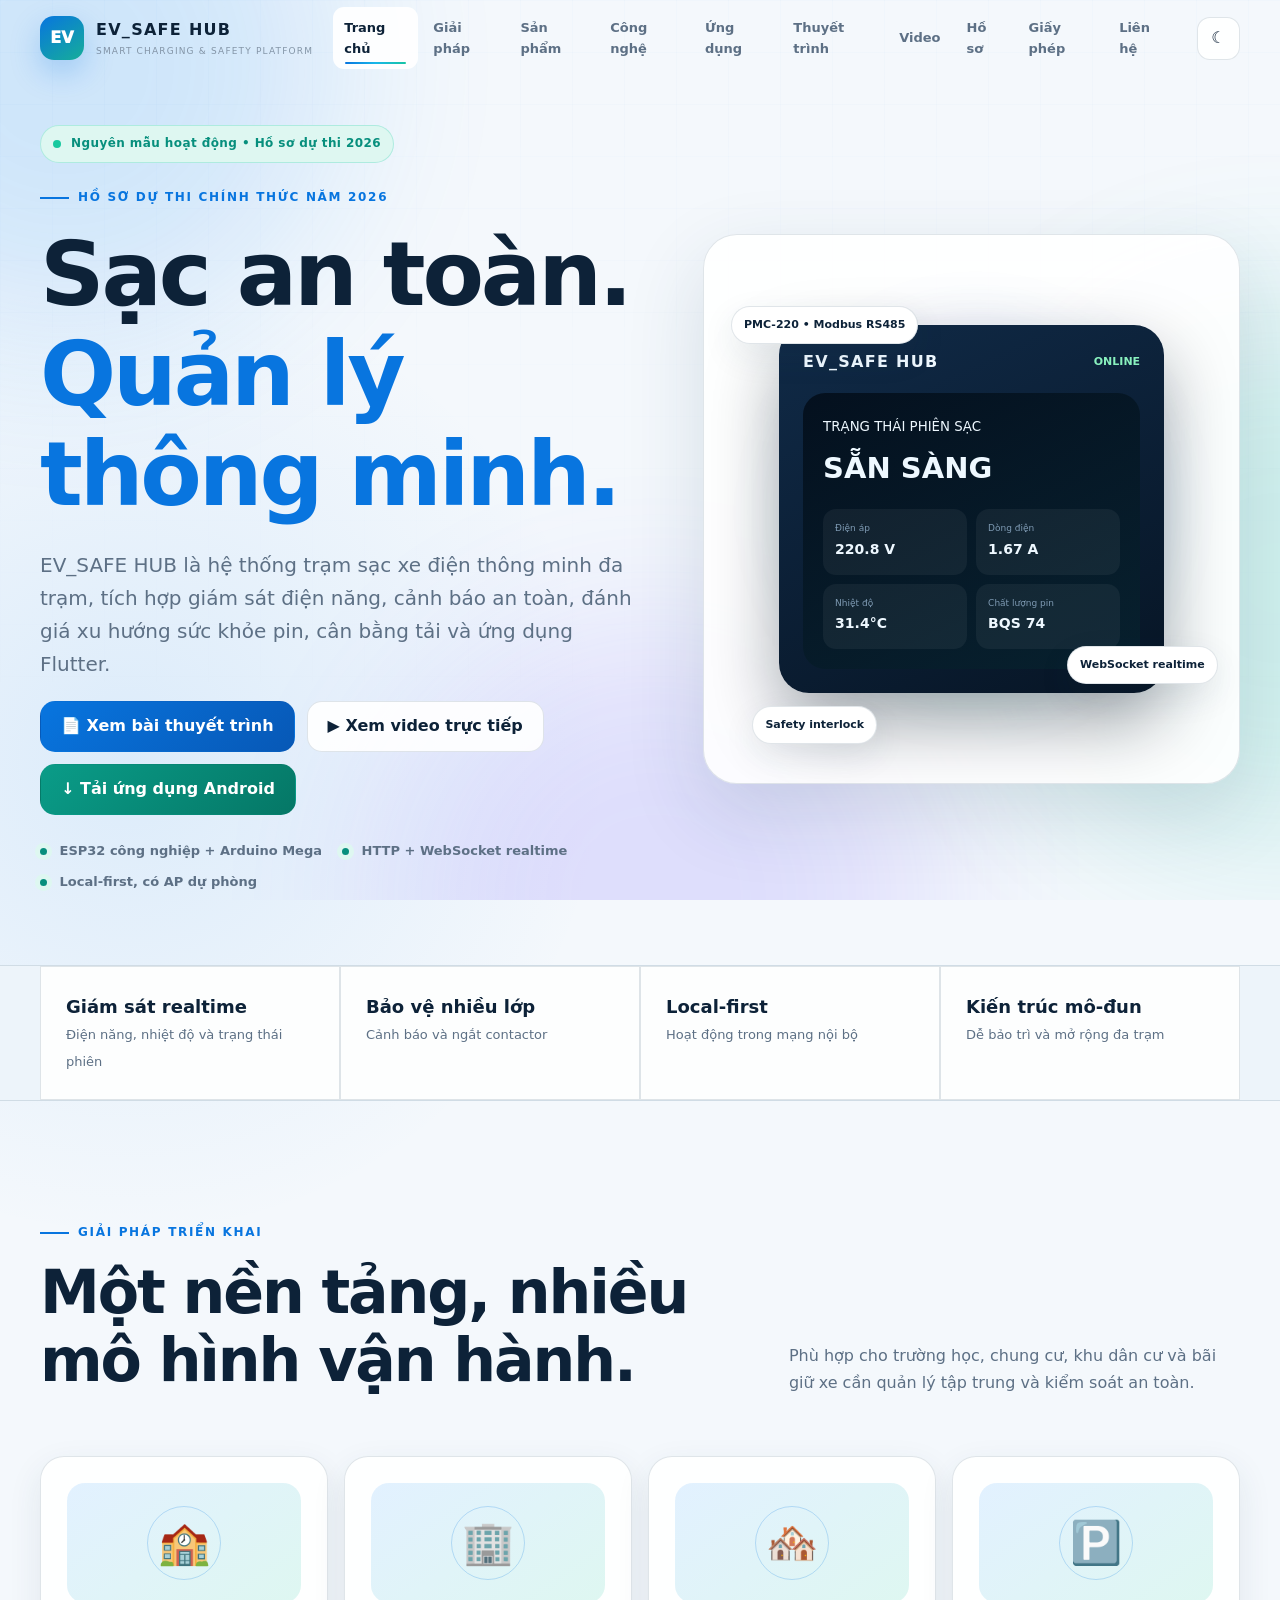
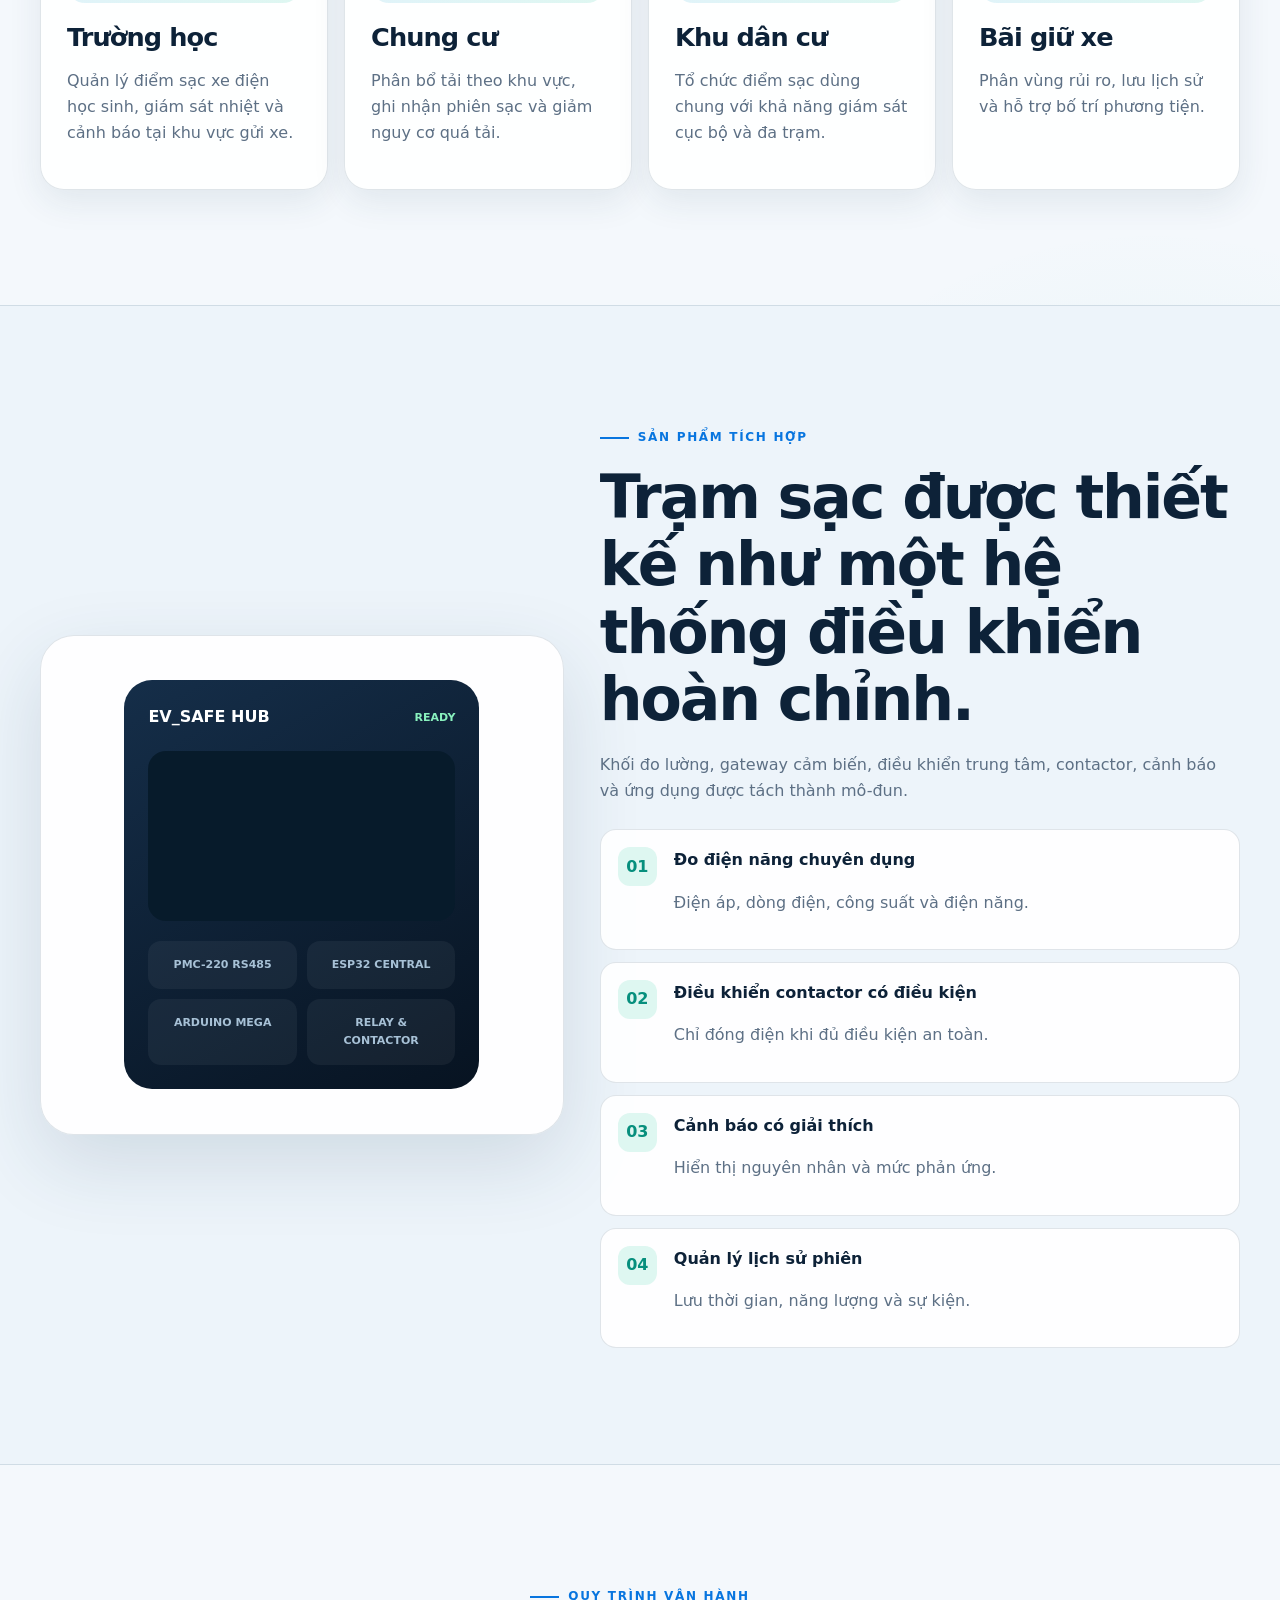
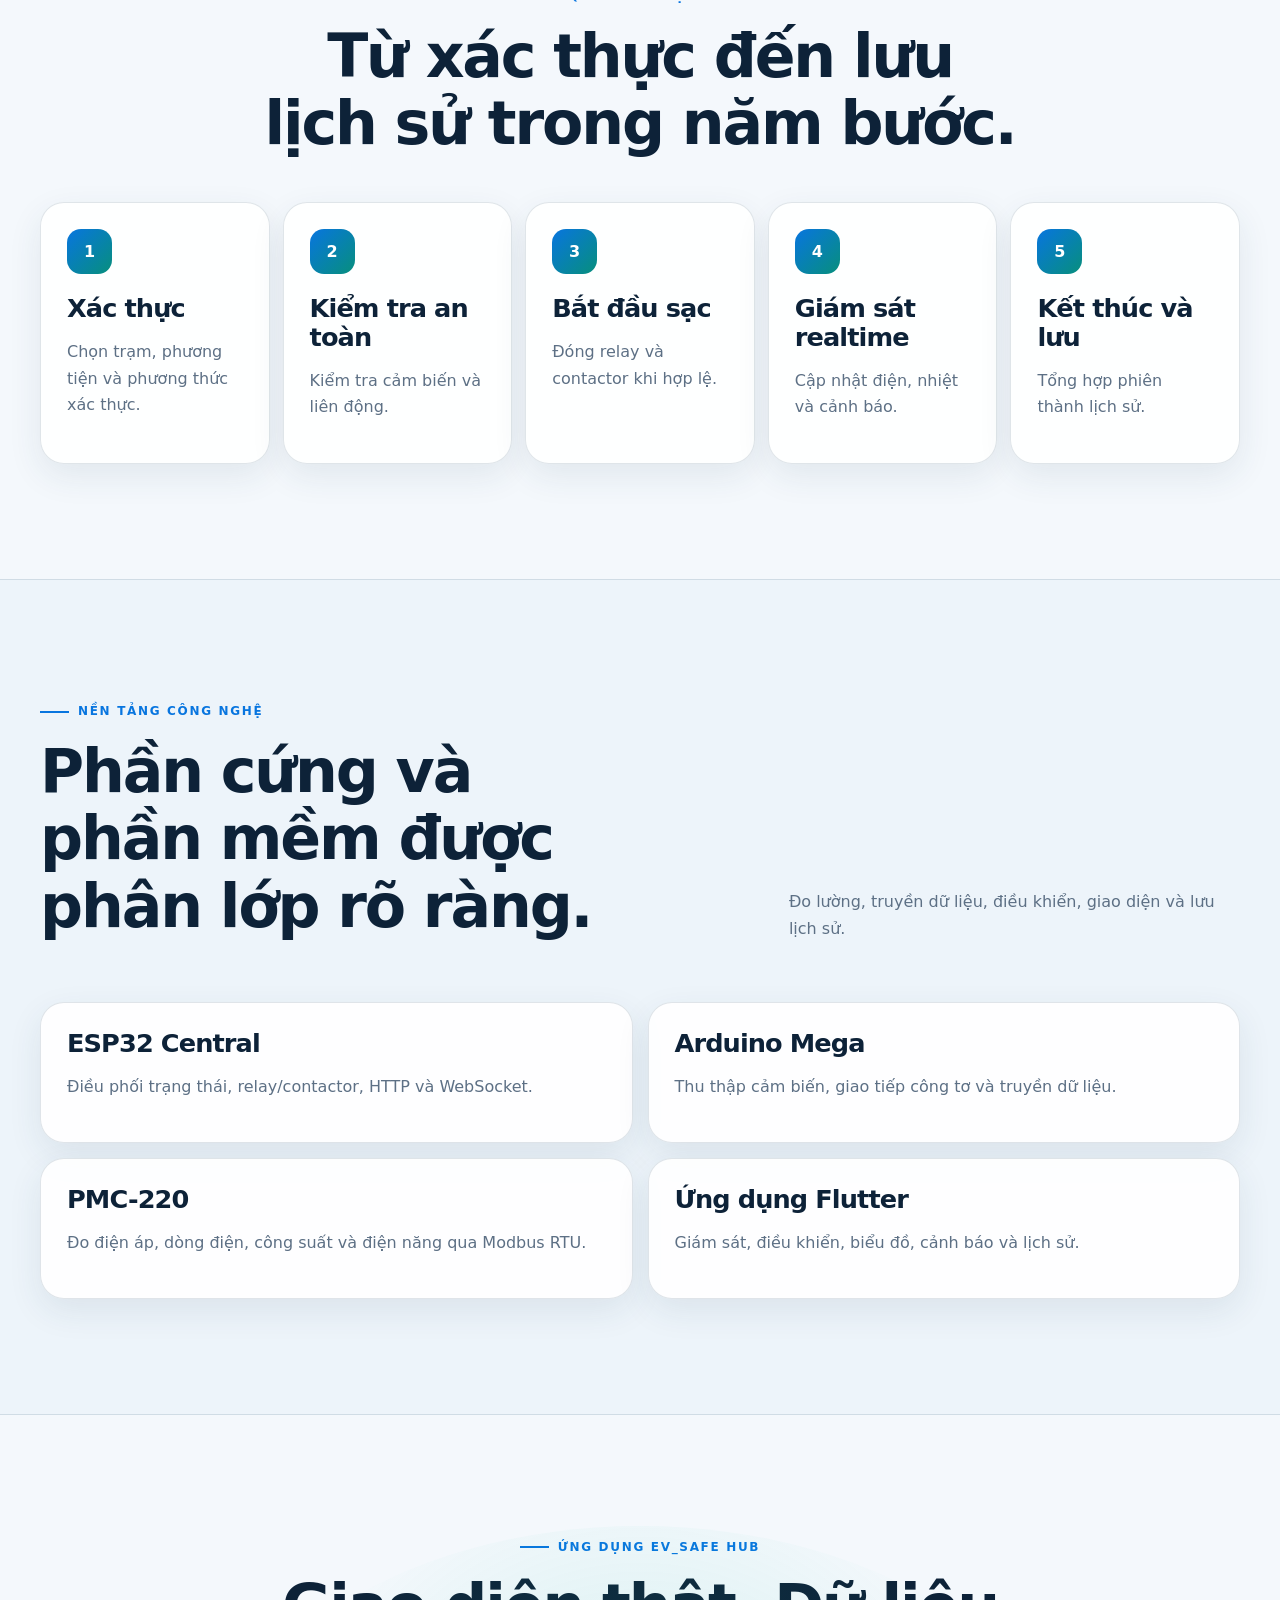
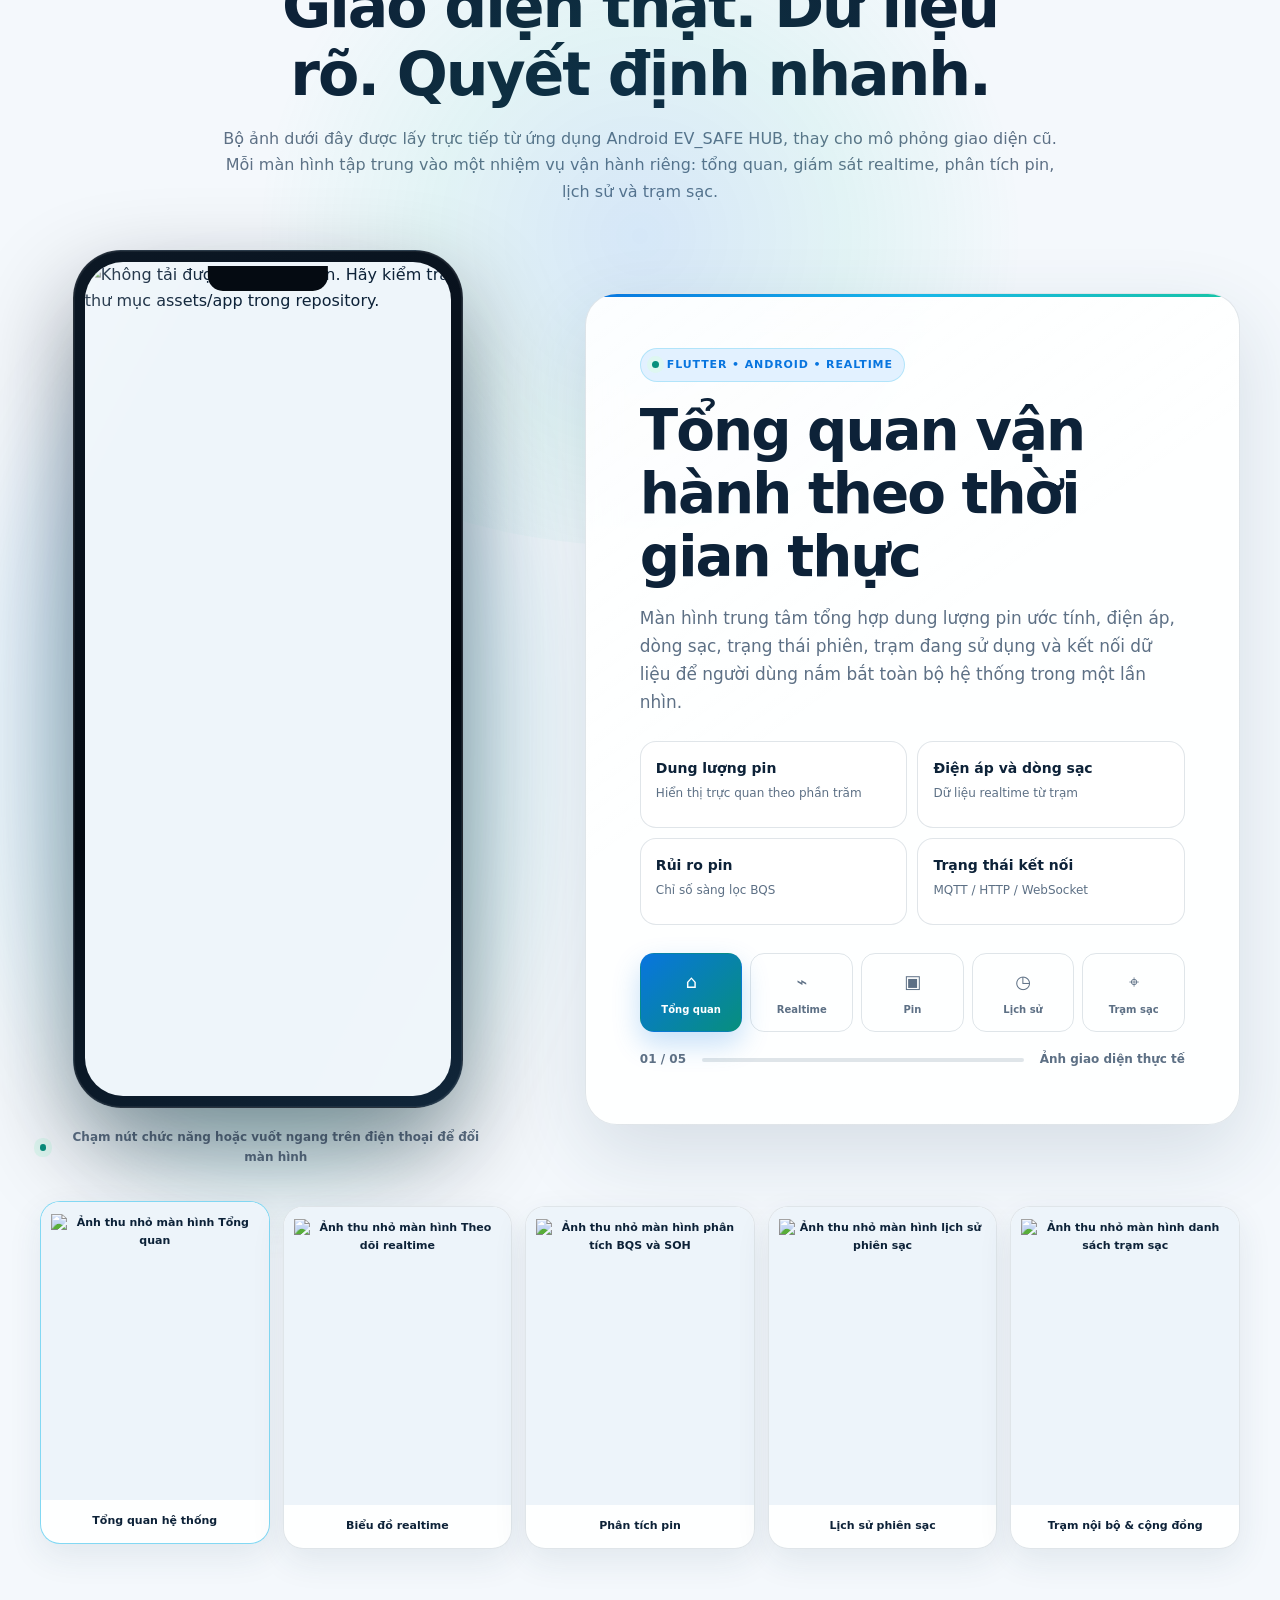
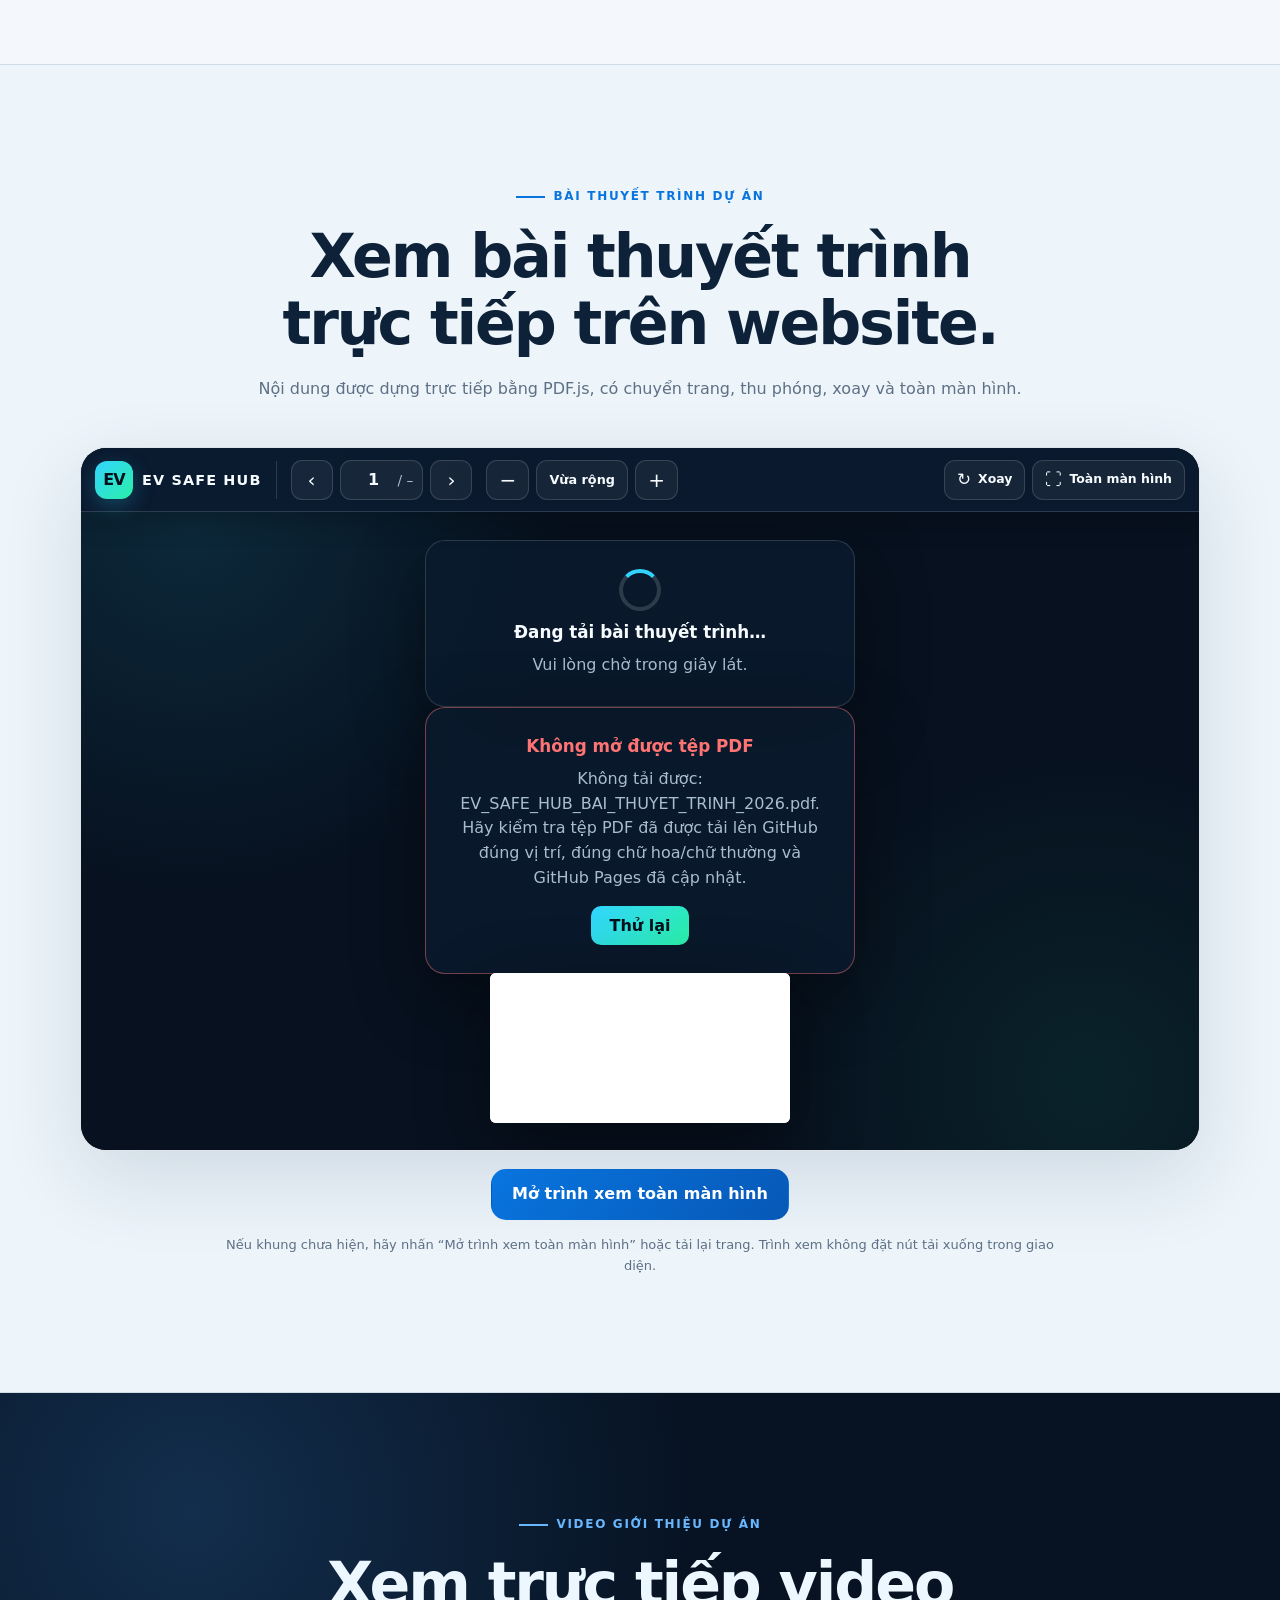
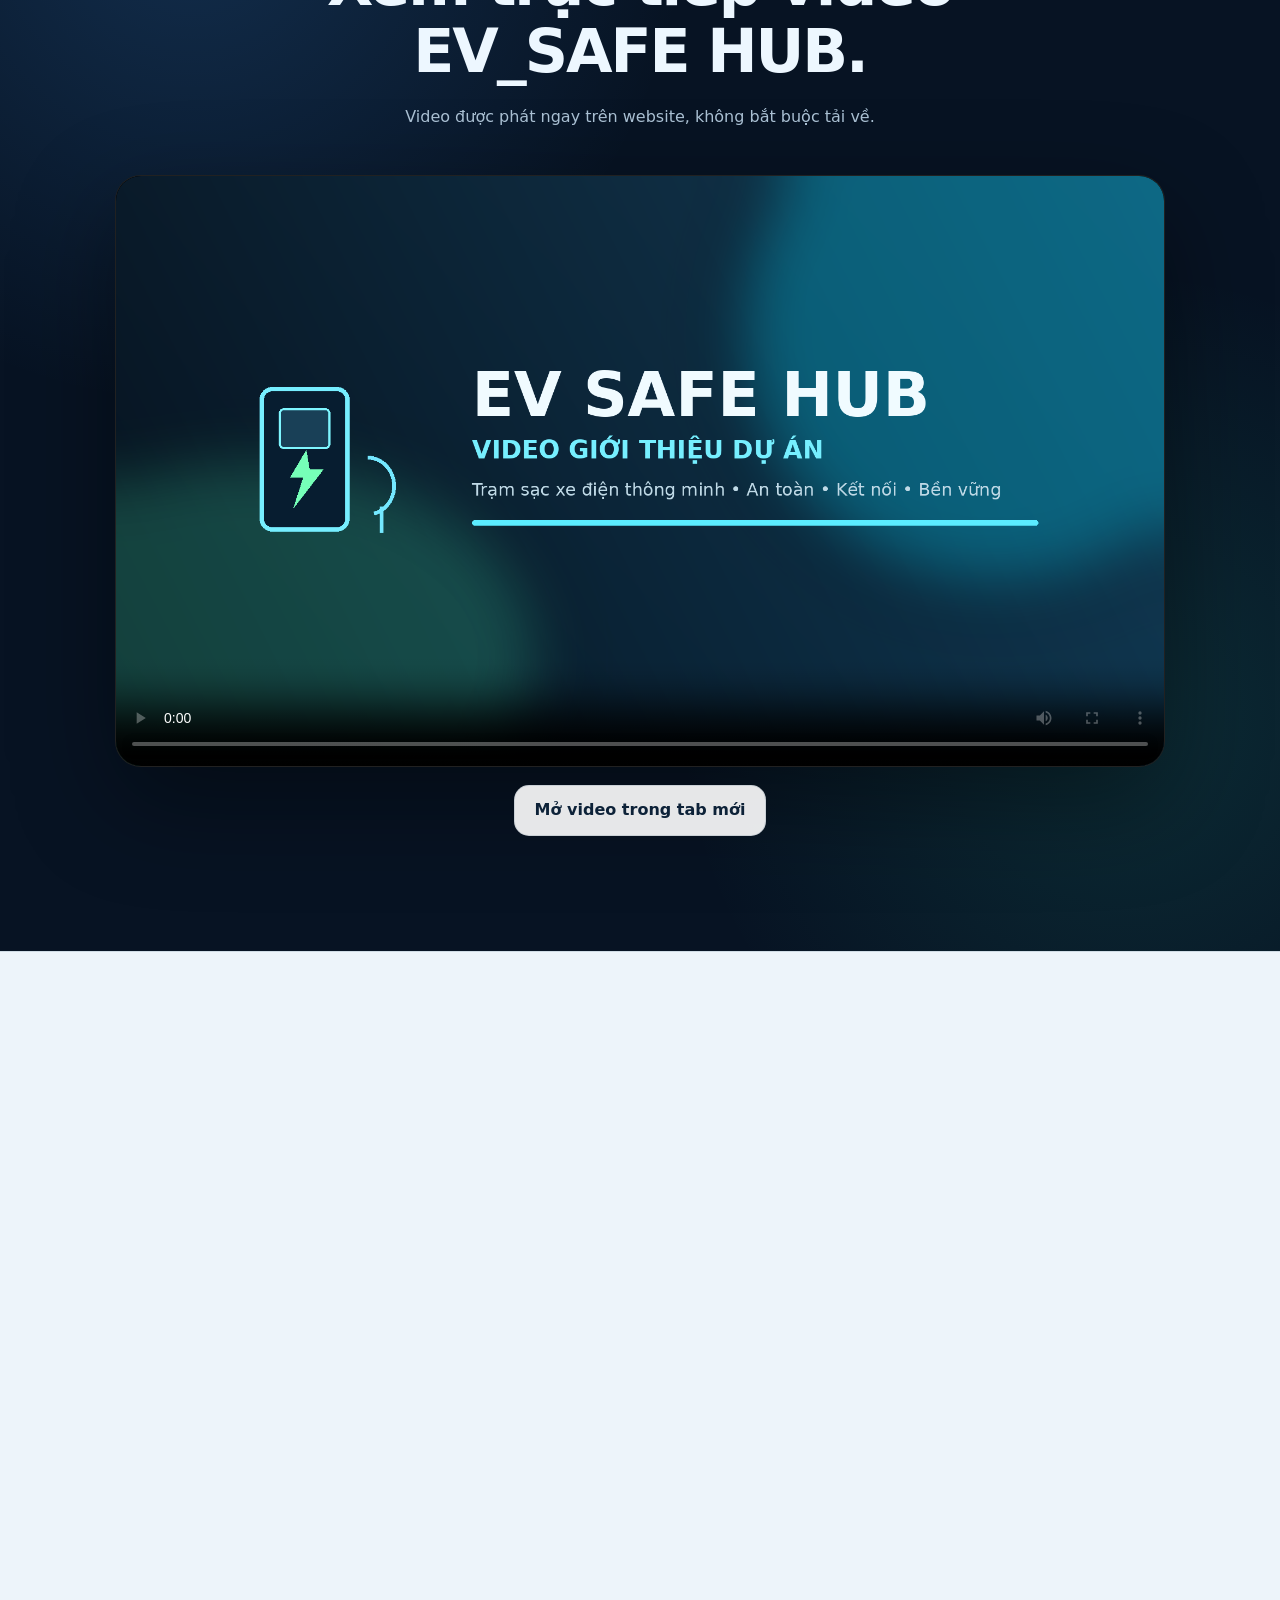
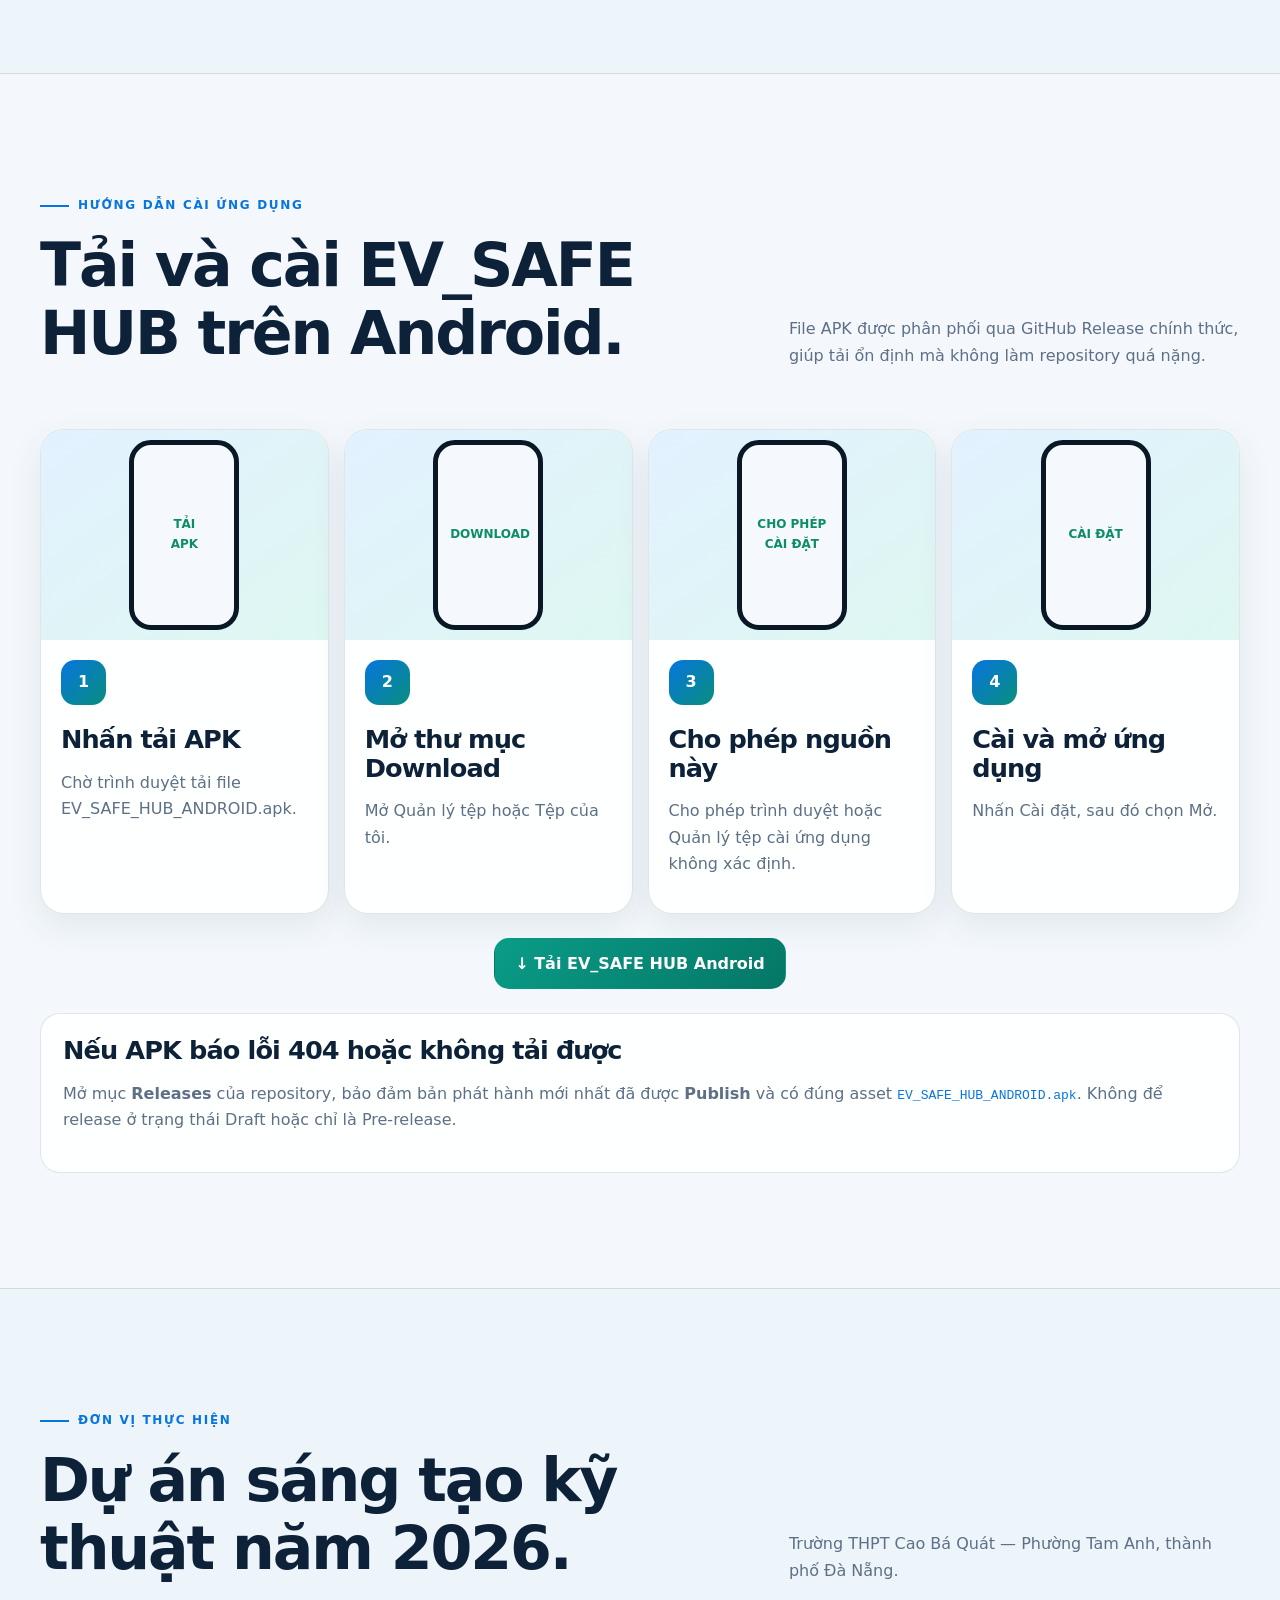
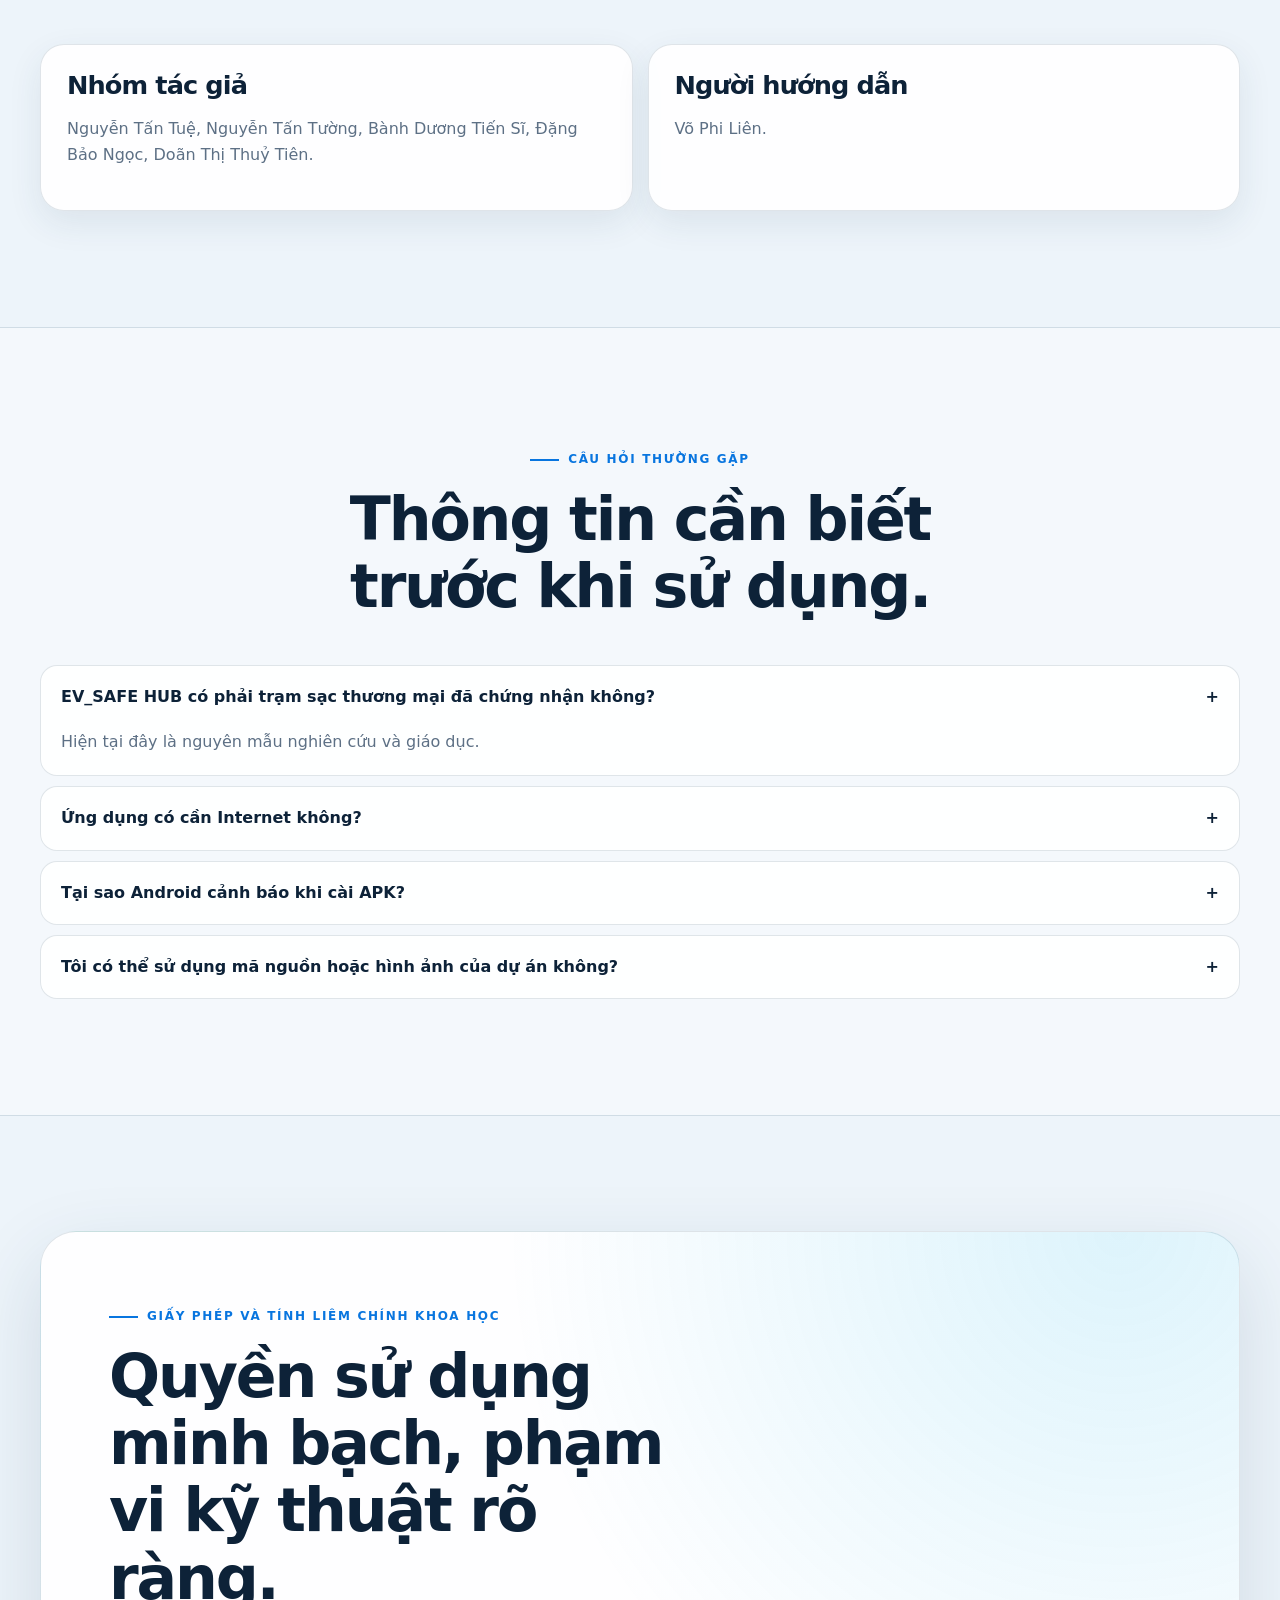
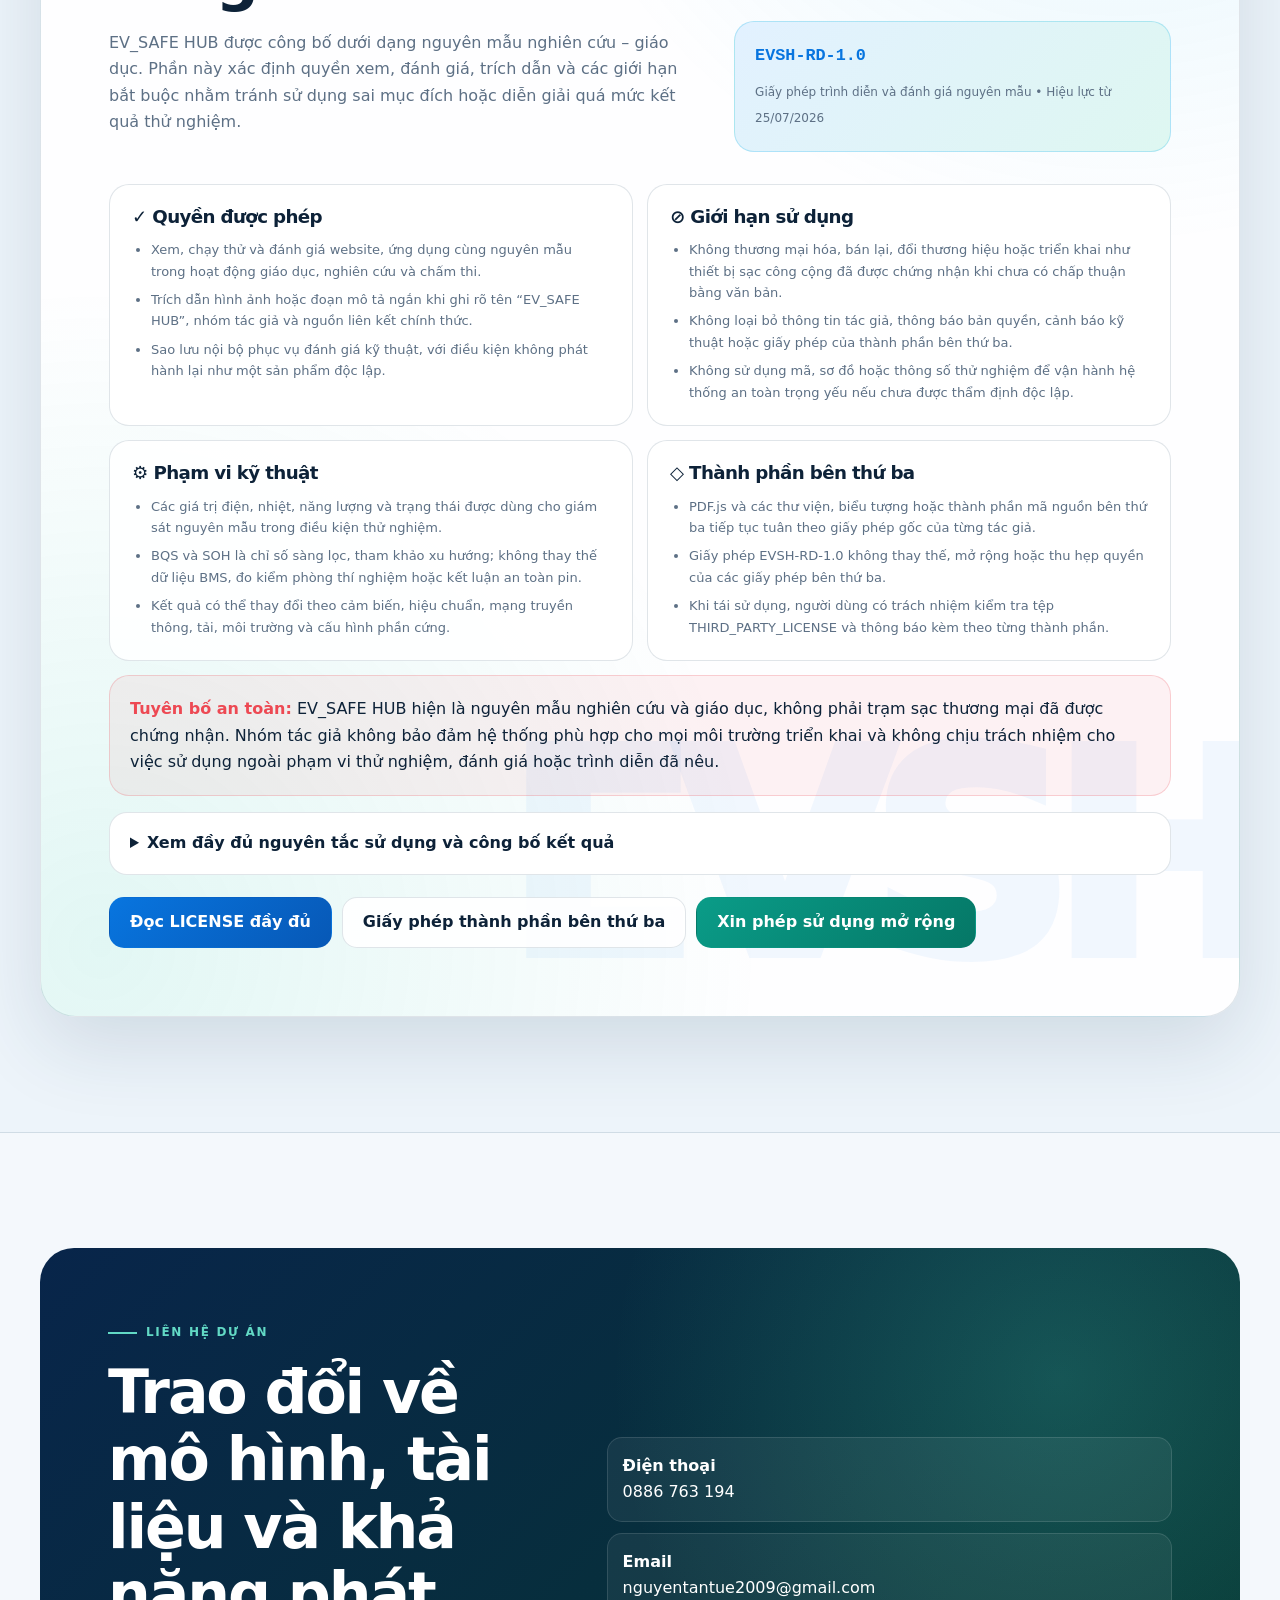
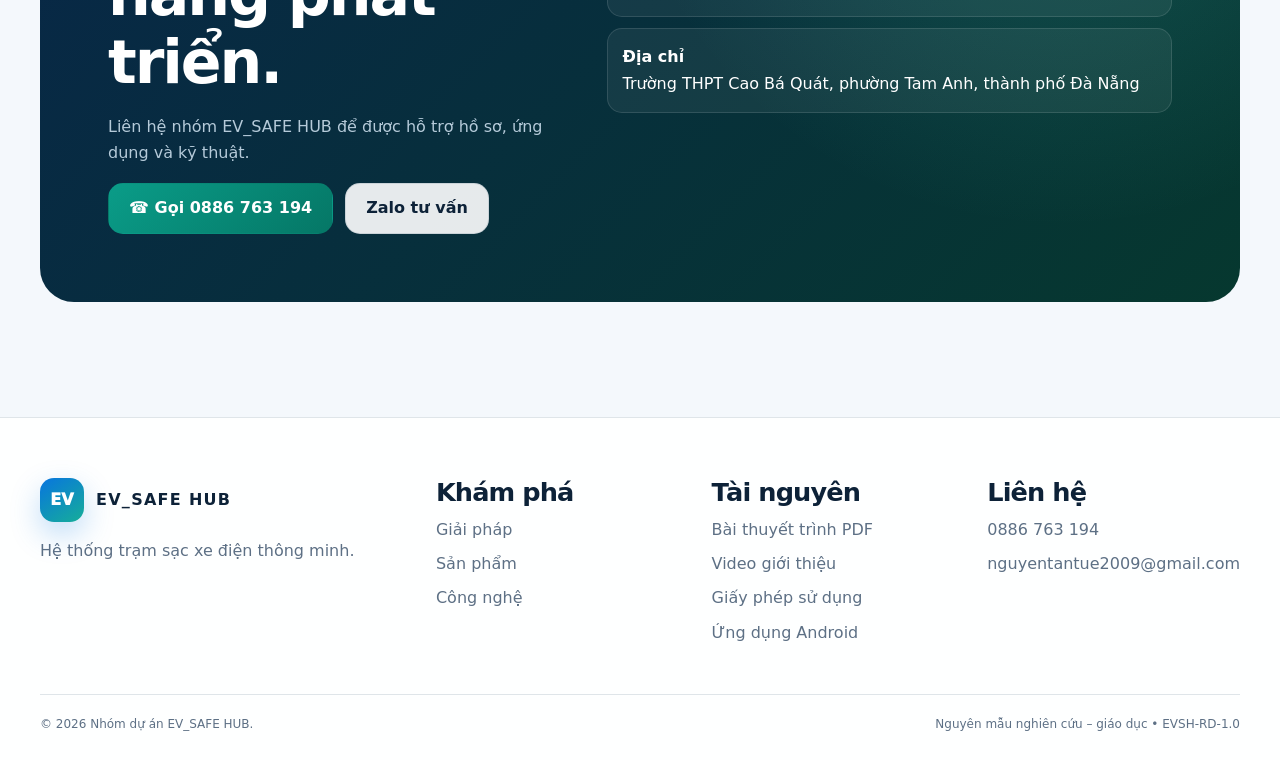
==== commit 2f11e397: "Add files via upload" ====
--- a/index.html
+++ b/index.html
@@ -36,6 +36,28 @@
   <meta property="og:image:width" content="1200">
   <meta property="og:image:height" content="630">
   <meta name="twitter:card" content="summary_large_image">
+
+  <meta name="author" content="Nhóm dự án EV_SAFE HUB">
+  <meta name="robots" content="index,follow,max-image-preview:large">
+  <meta name="application-name" content="EV_SAFE HUB">
+  <meta name="apple-mobile-web-app-capable" content="yes">
+  <meta name="apple-mobile-web-app-status-bar-style" content="default">
+
+  <script type="application/ld+json">
+  {
+    "@context": "https://schema.org",
+    "@type": "SoftwareApplication",
+    "name": "EV_SAFE HUB",
+    "applicationCategory": "UtilitiesApplication",
+    "operatingSystem": "Android",
+    "description": "Nền tảng nguyên mẫu giám sát và quản lý trạm sạc xe điện thông minh, tích hợp theo dõi điện năng, nhiệt độ, cảnh báo, lịch sử phiên sạc và chỉ số xu hướng pin.",
+    "url": "https://nguyentantue2009-cloud.github.io/ev-safe-hub-2026/",
+    "author": {
+      "@type": "Organization",
+      "name": "Nhóm dự án EV_SAFE HUB — Trường THPT Cao Bá Quát"
+    }
+  }
+  </script>
 
   <script>
     (() => {
@@ -1746,10 +1768,899 @@
         min-height: 460px;
       }
     }
+
+
+    /* =========================================================
+       EV_SAFE HUB — PREMIUM EXPERIENCE LAYER
+       Hiệu ứng thuần CSS/JavaScript, không phụ thuộc thư viện ngoài.
+       ========================================================= */
+
+    :root {
+      --cyan: #18b7e9;
+      --cyan-soft: rgba(24, 183, 233, 0.15);
+      --green: #17c4a5;
+      --danger: #ed4953;
+      --warning: #ff9e1b;
+      --premium-line: linear-gradient(90deg, #0875df, #18b7e9, #17c4a5);
+    }
+
+    body {
+      position: relative;
+      isolation: isolate;
+    }
+
+    .scroll-progress {
+      position: fixed;
+      inset: 0 auto auto 0;
+      z-index: 1000;
+      width: 0;
+      height: 3px;
+      background: var(--premium-line);
+      box-shadow: 0 0 18px rgba(24, 183, 233, 0.65);
+      pointer-events: none;
+      transition: width 0.08s linear;
+    }
+
+    .ambient-scene {
+      position: fixed;
+      inset: 0;
+      z-index: -1;
+      overflow: hidden;
+      pointer-events: none;
+    }
+
+    .ambient-orb {
+      position: absolute;
+      width: 34rem;
+      aspect-ratio: 1;
+      border-radius: 50%;
+      filter: blur(90px);
+      opacity: 0.16;
+      animation: ambientFloat 18s ease-in-out infinite alternate;
+    }
+
+    .ambient-orb.one {
+      top: -13rem;
+      left: -13rem;
+      background: #168af4;
+    }
+
+    .ambient-orb.two {
+      top: 34%;
+      right: -17rem;
+      background: #15c4a3;
+      animation-delay: -7s;
+    }
+
+    .ambient-orb.three {
+      bottom: -17rem;
+      left: 30%;
+      background: #7058ff;
+      animation-delay: -12s;
+    }
+
+    @keyframes ambientFloat {
+      from { transform: translate3d(0, 0, 0) scale(0.95); }
+      to { transform: translate3d(45px, 34px, 0) scale(1.08); }
+    }
+
+    :focus-visible {
+      outline: 3px solid rgba(24, 183, 233, 0.55);
+      outline-offset: 4px;
+    }
+
+    .site-header::after {
+      content: "";
+      position: absolute;
+      right: 0;
+      bottom: -1px;
+      left: 0;
+      height: 1px;
+      opacity: 0;
+      background: var(--premium-line);
+      transition: opacity 0.25s ease;
+    }
+
+    .site-header.scrolled::after {
+      opacity: 0.48;
+    }
+
+    .brand-mark {
+      position: relative;
+      overflow: hidden;
+    }
+
+    .brand-mark::after {
+      content: "";
+      position: absolute;
+      inset: -70% -35%;
+      background: linear-gradient(110deg, transparent 42%, rgba(255,255,255,.65), transparent 58%);
+      transform: translateX(-75%) rotate(10deg);
+      animation: logoShine 5.8s ease-in-out infinite;
+    }
+
+    @keyframes logoShine {
+      0%, 65% { transform: translateX(-75%) rotate(10deg); }
+      82%, 100% { transform: translateX(75%) rotate(10deg); }
+    }
+
+    .main-nav a {
+      position: relative;
+    }
+
+    .main-nav a::after {
+      content: "";
+      position: absolute;
+      right: 12px;
+      bottom: 5px;
+      left: 12px;
+      height: 2px;
+      border-radius: 99px;
+      background: var(--premium-line);
+      transform: scaleX(0);
+      transform-origin: center;
+      transition: transform .22s ease;
+    }
+
+    .main-nav a:hover::after,
+    .main-nav a.active::after {
+      transform: scaleX(1);
+    }
+
+    .button {
+      position: relative;
+      overflow: hidden;
+      isolation: isolate;
+    }
+
+    .button::before {
+      content: "";
+      position: absolute;
+      inset: 0;
+      z-index: -1;
+      background: linear-gradient(105deg, transparent 30%, rgba(255,255,255,.28), transparent 70%);
+      transform: translateX(-120%);
+      transition: transform .62s ease;
+    }
+
+    .button:hover::before {
+      transform: translateX(120%);
+    }
+
+    .card,
+    .feature-item,
+    .technology-grid article,
+    .trust-item {
+      transition: transform .25s ease, border-color .25s ease, box-shadow .25s ease;
+    }
+
+    .card:hover,
+    .feature-item:hover,
+    .technology-grid article:hover,
+    .trust-item:hover {
+      transform: translateY(-5px);
+      border-color: rgba(24, 183, 233, .34);
+      box-shadow: 0 22px 58px rgba(20, 69, 111, .14);
+    }
+
+    .hero {
+      position: relative;
+      overflow: clip;
+    }
+
+    .hero::before {
+      content: "";
+      position: absolute;
+      inset: 0;
+      z-index: -1;
+      opacity: .34;
+      background-image:
+        linear-gradient(rgba(8,117,223,.055) 1px, transparent 1px),
+        linear-gradient(90deg, rgba(8,117,223,.055) 1px, transparent 1px);
+      background-size: 52px 52px;
+      mask-image: linear-gradient(to bottom, black, transparent 86%);
+      animation: gridDrift 22s linear infinite;
+    }
+
+    @keyframes gridDrift {
+      to { background-position: 52px 52px; }
+    }
+
+    .project-status {
+      width: fit-content;
+      display: inline-flex;
+      align-items: center;
+      gap: 10px;
+      margin-bottom: 18px;
+      padding: 8px 12px;
+      border: 1px solid rgba(23,196,165,.24);
+      border-radius: 999px;
+      color: var(--teal);
+      background: var(--teal-soft);
+      font-size: 12px;
+      font-weight: 850;
+      letter-spacing: .035em;
+    }
+
+    .project-status-dot {
+      width: 8px;
+      height: 8px;
+      border-radius: 50%;
+      background: #18c99f;
+      box-shadow: 0 0 0 0 rgba(24,201,159,.45);
+      animation: statusPulse 2s ease-out infinite;
+    }
+
+    @keyframes statusPulse {
+      70% { box-shadow: 0 0 0 10px rgba(24,201,159,0); }
+      100% { box-shadow: 0 0 0 0 rgba(24,201,159,0); }
+    }
+
+    .station-frame {
+      position: relative;
+      overflow: hidden;
+      isolation: isolate;
+    }
+
+    .station-frame::before {
+      content: "";
+      position: absolute;
+      width: 21rem;
+      aspect-ratio: 1;
+      border-radius: 50%;
+      background: conic-gradient(from 80deg, rgba(8,117,223,.34), rgba(23,196,165,.33), rgba(112,88,255,.20), rgba(8,117,223,.34));
+      filter: blur(40px);
+      opacity: .62;
+      animation: haloSpin 14s linear infinite;
+    }
+
+    @keyframes haloSpin { to { transform: rotate(360deg); } }
+
+    .station-product {
+      position: relative;
+      z-index: 2;
+      animation: deviceFloat 5.5s ease-in-out infinite;
+    }
+
+    @keyframes deviceFloat {
+      0%, 100% { transform: translateY(0); }
+      50% { transform: translateY(-10px); }
+    }
+
+    .floating-chip {
+      position: absolute;
+      z-index: 3;
+      padding: 9px 12px;
+      border: 1px solid var(--line);
+      border-radius: 999px;
+      color: var(--text);
+      background: var(--surface-solid);
+      box-shadow: var(--shadow-small);
+      font-size: 11px;
+      font-weight: 850;
+      backdrop-filter: blur(12px);
+    }
+
+    .floating-chip.chip-one { top: 13%; left: 5%; animation: chipFloat 4.8s ease-in-out infinite; }
+    .floating-chip.chip-two { right: 4%; bottom: 18%; animation: chipFloat 5.2s ease-in-out infinite reverse; }
+    .floating-chip.chip-three { bottom: 7%; left: 9%; animation: chipFloat 4.4s ease-in-out infinite .8s; }
+
+    @keyframes chipFloat {
+      0%, 100% { transform: translateY(0); }
+      50% { transform: translateY(-7px); }
+    }
+
+    .section-heading h2 {
+      text-wrap: balance;
+    }
+
+    .solution-icon {
+      position: relative;
+      overflow: hidden;
+    }
+
+    .solution-icon::after {
+      content: "";
+      position: absolute;
+      width: 72px;
+      height: 72px;
+      border: 1px solid rgba(8,117,223,.22);
+      border-radius: 50%;
+      animation: iconOrbit 7s linear infinite;
+    }
+
+    @keyframes iconOrbit { to { transform: rotate(360deg) scale(1.25); } }
+
+    /* ================= ỨNG DỤNG THẬT ================= */
+
+    .app-section {
+      position: relative;
+      overflow: hidden;
+    }
+
+    .app-section::before {
+      content: "";
+      position: absolute;
+      inset: 6% auto auto 50%;
+      width: min(900px, 96vw);
+      height: 620px;
+      border-radius: 50%;
+      background: radial-gradient(circle, rgba(8,117,223,.13), rgba(23,196,165,.08) 38%, transparent 70%);
+      transform: translateX(-50%);
+      pointer-events: none;
+    }
+
+    .app-showcase {
+      position: relative;
+      display: grid;
+      grid-template-columns: minmax(310px, .82fr) minmax(0, 1.18fr);
+      gap: clamp(42px, 7vw, 92px);
+      align-items: center;
+    }
+
+    .app-device-column {
+      min-width: 0;
+      display: grid;
+      justify-items: center;
+      gap: 20px;
+    }
+
+    .app-device-wrap {
+      position: relative;
+      width: min(390px, 84vw);
+    }
+
+    .app-device-glow {
+      position: absolute;
+      inset: 8% -13% -7%;
+      z-index: -1;
+      border-radius: 44%;
+      background: linear-gradient(145deg, rgba(8,117,223,.36), rgba(23,196,165,.30));
+      filter: blur(48px);
+      opacity: .55;
+      animation: glowBreath 4.5s ease-in-out infinite;
+    }
+
+    @keyframes glowBreath {
+      0%,100% { transform: scale(.95); opacity: .45; }
+      50% { transform: scale(1.04); opacity: .68; }
+    }
+
+    .app-device {
+      position: relative;
+      width: 100%;
+      padding: 11px;
+      border: 1px solid rgba(255,255,255,.12);
+      border-radius: 48px;
+      background: linear-gradient(155deg, #0c1825, #020810 58%, #11273b);
+      box-shadow: 0 42px 95px rgba(2,13,26,.43), inset 0 0 0 1px rgba(255,255,255,.06);
+      transform: perspective(1200px) rotateY(0deg) rotateX(0deg);
+      transition: transform .25s ease;
+      touch-action: pan-y;
+    }
+
+    .app-device::before {
+      content: "";
+      position: absolute;
+      top: 15px;
+      left: 50%;
+      z-index: 5;
+      width: 31%;
+      height: 25px;
+      border-radius: 0 0 15px 15px;
+      background: #050b12;
+      transform: translateX(-50%);
+      box-shadow: 0 1px 0 rgba(255,255,255,.08);
+    }
+
+    .app-device-screen {
+      position: relative;
+      aspect-ratio: 899 / 2048;
+      overflow: hidden;
+      border-radius: 38px;
+      background: #eef5fa;
+    }
+
+    .app-device-screen::after {
+      content: "";
+      position: absolute;
+      inset: 0;
+      pointer-events: none;
+      background: linear-gradient(118deg, rgba(255,255,255,.18), transparent 18%, transparent 72%, rgba(255,255,255,.08));
+      mix-blend-mode: screen;
+    }
+
+    .app-preview-image {
+      width: 100%;
+      height: 100%;
+      object-fit: cover;
+      object-position: top center;
+      transform: scale(1.001);
+      opacity: 1;
+      transition: opacity .26s ease, transform .45s cubic-bezier(.2,.7,.2,1);
+    }
+
+    .app-preview-image.switching {
+      opacity: .08;
+      transform: scale(1.025) translateY(5px);
+    }
+
+    .app-device-hint {
+      display: flex;
+      align-items: center;
+      justify-content: center;
+      gap: 10px;
+      color: var(--muted);
+      font-size: 12px;
+      font-weight: 750;
+      text-align: center;
+    }
+
+    .app-device-hint span {
+      width: 7px;
+      height: 7px;
+      border-radius: 50%;
+      background: var(--teal);
+      box-shadow: 0 0 0 6px var(--teal-soft);
+    }
+
+    .app-content-panel {
+      position: relative;
+      padding: clamp(28px, 5vw, 54px);
+      overflow: hidden;
+      border: 1px solid var(--line);
+      border-radius: 32px;
+      background:
+        linear-gradient(145deg, rgba(255,255,255,.10), transparent 45%),
+        var(--surface);
+      box-shadow: var(--shadow);
+      backdrop-filter: blur(16px);
+    }
+
+    .app-content-panel::before {
+      content: "";
+      position: absolute;
+      top: 0;
+      right: 0;
+      left: 0;
+      height: 3px;
+      background: var(--premium-line);
+    }
+
+    .app-live-label {
+      display: inline-flex;
+      align-items: center;
+      gap: 8px;
+      margin-bottom: 17px;
+      padding: 7px 11px;
+      border: 1px solid rgba(24,183,233,.24);
+      border-radius: 999px;
+      color: var(--primary);
+      background: var(--primary-soft);
+      font-size: 11px;
+      font-weight: 900;
+      letter-spacing: .08em;
+      text-transform: uppercase;
+    }
+
+    .app-live-label::before {
+      content: "";
+      width: 7px;
+      height: 7px;
+      border-radius: 50%;
+      background: var(--teal);
+      box-shadow: 0 0 0 5px var(--teal-soft);
+    }
+
+    .app-content-panel h2 {
+      margin-bottom: 17px;
+      font-size: clamp(2.25rem, 4.4vw, 4.25rem);
+    }
+
+    .app-description {
+      min-height: 78px;
+      font-size: 1.06rem;
+    }
+
+    .app-facts {
+      display: grid;
+      grid-template-columns: repeat(2, minmax(0, 1fr));
+      gap: 10px;
+      margin: 24px 0 28px;
+    }
+
+    .app-fact {
+      min-height: 87px;
+      padding: 15px;
+      border: 1px solid var(--line);
+      border-radius: 16px;
+      background: color-mix(in srgb, var(--surface-solid) 88%, transparent);
+    }
+
+    .app-fact b,
+    .app-fact span {
+      display: block;
+    }
+
+    .app-fact b {
+      margin-bottom: 4px;
+      color: var(--text);
+      font-size: 14px;
+    }
+
+    .app-fact span {
+      color: var(--muted);
+      font-size: 12px;
+    }
+
+    .app-selector {
+      display: grid;
+      grid-template-columns: repeat(5, minmax(0, 1fr));
+      gap: 8px;
+    }
+
+    .app-tab {
+      min-width: 0;
+      padding: 13px 8px;
+      border: 1px solid var(--line);
+      border-radius: 14px;
+      color: var(--muted);
+      background: transparent;
+      cursor: pointer;
+      transition: transform .2s ease, border-color .2s ease, background .2s ease, color .2s ease;
+    }
+
+    .app-tab:hover {
+      transform: translateY(-2px);
+      color: var(--text);
+      border-color: rgba(8,117,223,.38);
+    }
+
+    .app-tab.active {
+      color: #fff;
+      border-color: transparent;
+      background: linear-gradient(135deg, var(--primary), var(--teal));
+      box-shadow: 0 12px 28px rgba(8,117,223,.23);
+    }
+
+    .app-tab-icon,
+    .app-tab-label {
+      display: block;
+    }
+
+    .app-tab-icon {
+      margin-bottom: 5px;
+      font-size: 18px;
+    }
+
+    .app-tab-label {
+      overflow: hidden;
+      font-size: 10px;
+      font-weight: 850;
+      text-overflow: ellipsis;
+      white-space: nowrap;
+    }
+
+    .app-counter {
+      display: flex;
+      align-items: center;
+      justify-content: space-between;
+      gap: 16px;
+      margin-top: 18px;
+      color: var(--muted);
+      font-size: 12px;
+      font-weight: 750;
+    }
+
+    .app-progress-track {
+      height: 4px;
+      flex: 1;
+      overflow: hidden;
+      border-radius: 999px;
+      background: var(--line);
+    }
+
+    .app-progress-value {
+      width: 20%;
+      height: 100%;
+      border-radius: inherit;
+      background: var(--premium-line);
+      transition: width .35s ease;
+    }
+
+    .app-gallery {
+      display: grid;
+      grid-template-columns: repeat(5, minmax(0, 1fr));
+      gap: 13px;
+      margin-top: 38px;
+    }
+
+    .app-thumb {
+      position: relative;
+      min-width: 0;
+      overflow: hidden;
+      padding: 0;
+      border: 1px solid var(--line);
+      border-radius: 20px;
+      background: var(--surface);
+      box-shadow: var(--shadow-small);
+      cursor: pointer;
+      transition: transform .22s ease, border-color .22s ease;
+    }
+
+    .app-thumb:hover,
+    .app-thumb.active {
+      transform: translateY(-5px);
+      border-color: rgba(24,183,233,.54);
+    }
+
+    .app-thumb-image {
+      aspect-ratio: 899 / 1180;
+      overflow: hidden;
+      background: var(--bg-soft);
+    }
+
+    .app-thumb img {
+      width: 100%;
+      height: 100%;
+      object-fit: cover;
+      object-position: top center;
+      transition: transform .35s ease;
+    }
+
+    .app-thumb:hover img {
+      transform: scale(1.035);
+    }
+
+    .app-thumb span {
+      display: block;
+      padding: 12px 10px;
+      color: var(--text);
+      font-size: 11px;
+      font-weight: 850;
+      text-align: center;
+    }
+
+    /* ================= GIẤY PHÉP ================= */
+
+    .license-section {
+      position: relative;
+      overflow: hidden;
+    }
+
+    .license-shell {
+      position: relative;
+      overflow: hidden;
+      padding: clamp(30px, 6vw, 68px);
+      border: 1px solid var(--line);
+      border-radius: 36px;
+      background:
+        radial-gradient(circle at 90% 0%, rgba(24,183,233,.14), transparent 35%),
+        radial-gradient(circle at 5% 95%, rgba(23,196,165,.12), transparent 38%),
+        var(--surface);
+      box-shadow: var(--shadow);
+    }
+
+    .license-shell::before {
+      content: "EVSH";
+      position: absolute;
+      right: -20px;
+      bottom: -78px;
+      color: rgba(8,117,223,.05);
+      font-size: clamp(8rem, 22vw, 18rem);
+      font-weight: 950;
+      letter-spacing: -.08em;
+      pointer-events: none;
+    }
+
+    .license-header {
+      position: relative;
+      display: grid;
+      grid-template-columns: 1.15fr .85fr;
+      gap: 34px;
+      align-items: end;
+      margin-bottom: 32px;
+    }
+
+    .license-id-card {
+      padding: 20px;
+      border: 1px solid rgba(24,183,233,.26);
+      border-radius: 20px;
+      background: linear-gradient(135deg, var(--primary-soft), var(--teal-soft));
+    }
+
+    .license-id-card code {
+      display: block;
+      margin-bottom: 8px;
+      color: var(--primary);
+      font-size: 1.05rem;
+      font-weight: 900;
+    }
+
+    .license-id-card span {
+      color: var(--muted);
+      font-size: 12px;
+    }
+
+    .license-grid {
+      position: relative;
+      display: grid;
+      grid-template-columns: repeat(2, minmax(0, 1fr));
+      gap: 14px;
+    }
+
+    .license-card {
+      padding: 22px;
+      border: 1px solid var(--line);
+      border-radius: 20px;
+      background: color-mix(in srgb, var(--surface-solid) 88%, transparent);
+    }
+
+    .license-card h3 {
+      display: flex;
+      align-items: center;
+      gap: 10px;
+      margin-bottom: 12px;
+      font-size: 1.14rem;
+    }
+
+    .license-card p,
+    .license-card li {
+      color: var(--muted);
+      font-size: 13px;
+    }
+
+    .license-card ul {
+      margin: 0;
+      padding-left: 19px;
+    }
+
+    .license-card li + li {
+      margin-top: 7px;
+    }
+
+    .license-warning {
+      position: relative;
+      margin-top: 14px;
+      padding: 20px;
+      border: 1px solid rgba(237,73,83,.22);
+      border-radius: 20px;
+      background: rgba(237,73,83,.07);
+    }
+
+    .license-warning strong {
+      color: var(--danger);
+    }
+
+    .license-actions {
+      position: relative;
+      display: flex;
+      flex-wrap: wrap;
+      gap: 10px;
+      margin-top: 22px;
+    }
+
+    .license-details {
+      position: relative;
+      margin-top: 16px;
+      border: 1px solid var(--line);
+      border-radius: 18px;
+      background: var(--surface-solid);
+    }
+
+    .license-details summary {
+      padding: 17px 20px;
+      color: var(--text);
+      font-weight: 850;
+      cursor: pointer;
+    }
+
+    .license-details-content {
+      padding: 0 20px 20px;
+      color: var(--muted);
+      font-size: 13px;
+    }
+
+    .license-details-content ol {
+      margin-bottom: 0;
+      padding-left: 20px;
+    }
+
+    .license-details-content li + li {
+      margin-top: 8px;
+    }
+
+    /* Better motion staging */
+    .reveal:nth-child(2n) { transition-delay: .045s; }
+    .reveal:nth-child(3n) { transition-delay: .09s; }
+
+    @media (max-width: 1050px) {
+      .app-showcase,
+      .license-header {
+        grid-template-columns: 1fr;
+      }
+
+      .app-content-panel {
+        order: -1;
+      }
+
+      .app-gallery {
+        grid-template-columns: repeat(5, 170px);
+        overflow-x: auto;
+        padding: 2px 2px 16px;
+        scroll-snap-type: x mandatory;
+        scrollbar-width: thin;
+      }
+
+      .app-thumb {
+        scroll-snap-align: start;
+      }
+    }
+
+    @media (max-width: 700px) {
+      .project-status {
+        margin-inline: auto;
+      }
+
+      .floating-chip {
+        display: none;
+      }
+
+      .app-content-panel {
+        padding: 25px 19px;
+        border-radius: 24px;
+      }
+
+      .app-facts,
+      .license-grid {
+        grid-template-columns: 1fr;
+      }
+
+      .app-selector {
+        grid-template-columns: repeat(5, 58px);
+        justify-content: space-between;
+        overflow-x: auto;
+        padding-bottom: 5px;
+      }
+
+      .app-tab {
+        width: 58px;
+      }
+
+      .app-tab-label {
+        font-size: 9px;
+      }
+
+      .app-description {
+        min-height: 0;
+      }
+
+      .license-shell {
+        padding: 25px 18px;
+        border-radius: 25px;
+      }
+    }
+
+    @media (prefers-reduced-motion: reduce) {
+      *, *::before, *::after {
+        scroll-behavior: auto !important;
+        animation-duration: .01ms !important;
+        animation-iteration-count: 1 !important;
+        transition-duration: .01ms !important;
+      }
+    }
+
   </style>
 </head>
 
 <body>
+
+  <div class="scroll-progress" id="scrollProgress" aria-hidden="true"></div>
+  <div class="ambient-scene" aria-hidden="true">
+    <span class="ambient-orb one"></span>
+    <span class="ambient-orb two"></span>
+    <span class="ambient-orb three"></span>
+  </div>
   <header
     class="site-header"
     id="siteHeader"
@@ -1810,6 +2721,10 @@
           Hồ sơ
         </a>
 
+        <a href="#giay-phep">
+          Giấy phép
+        </a>
+
         <a href="#lien-he">
           Liên hệ
         </a>
@@ -1846,6 +2761,11 @@
     >
       <div class="container hero-grid">
         <div class="hero-copy reveal">
+          <div class="project-status">
+            <span class="project-status-dot" aria-hidden="true"></span>
+            Nguyên mẫu hoạt động • Hồ sơ dự thi 2026
+          </div>
+
           <div class="eyebrow">
             Hồ sơ dự thi chính thức năm 2026
           </div>
@@ -1955,6 +2875,10 @@
               </div>
             </div>
           </div>
+
+          <span class="floating-chip chip-one">PMC-220 • Modbus RS485</span>
+          <span class="floating-chip chip-two">WebSocket realtime</span>
+          <span class="floating-chip chip-three">Safety interlock</span>
         </div>
       </div>
     </section>
@@ -2379,106 +3303,174 @@
       </div>
     </section>
 
-    <!-- ỨNG DỤNG -->
+    <!-- ỨNG DỤNG — ẢNH GIAO DIỆN THẬT -->
 
     <section
-      class="section"
+      class="section app-section"
       id="ung-dung"
     >
-      <div class="container application-grid">
-        <div class="phone-stage reveal">
-          <div class="phone">
-            <div class="phone-screen">
-              <div class="phone-heading">
-                <small>
-                  EV_SAFE HUB
-                </small>
-
-                <h3 id="phoneTitle">
-                  Tổng quan trạm
-                </h3>
-              </div>
+      <div class="container">
+        <div class="section-heading center reveal">
+          <div class="eyebrow">
+            Ứng dụng EV_SAFE HUB
+          </div>
+
+          <h2>
+            Giao diện thật. Dữ liệu rõ. Quyết định nhanh.
+          </h2>
+
+          <p>
+            Bộ ảnh dưới đây được lấy trực tiếp từ ứng dụng Android EV_SAFE HUB,
+            thay cho mô phỏng giao diện cũ. Mỗi màn hình tập trung vào một nhiệm vụ
+            vận hành riêng: tổng quan, giám sát realtime, phân tích pin, lịch sử và trạm sạc.
+          </p>
+        </div>
+
+        <div class="app-showcase">
+          <div class="app-device-column reveal">
+            <div class="app-device-wrap">
+              <div class="app-device-glow" aria-hidden="true"></div>
 
               <div
-                class="phone-body"
-                id="phoneBody"
+                class="app-device"
+                id="appDevice"
+                tabindex="0"
+                aria-label="Bản xem trước màn hình Tổng quan của ứng dụng EV SAFE HUB"
               >
-                <div class="phone-card">
-                  <b>
-                    Trạm CBQ-01 — ONLINE
-                  </b>
-
-                  <p>
-                    Sẵn sàng
-                  </p>
-                </div>
-
-                <div class="phone-row">
-                  <div class="phone-card">
-                    220.8 V
-                  </div>
-
-                  <div class="phone-card">
-                    31.4°C
-                  </div>
-                </div>
-
-                <div class="phone-main-button">
-                  BẮT ĐẦU PHIÊN SẠC
+                <div class="app-device-screen">
+                  <img
+                    class="app-preview-image"
+                    id="appPreviewImage"
+                    src="./assets/app/app-overview.jpg"
+                    alt="Màn hình Tổng quan ứng dụng EV SAFE HUB hiển thị dung lượng pin, điện áp, dòng sạc và trạng thái kết nối"
+                    width="899"
+                    height="2048"
+                    decoding="async"
+                    fetchpriority="high"
+                  >
                 </div>
               </div>
             </div>
+
+            <div class="app-device-hint">
+              <span aria-hidden="true"></span>
+              Chạm nút chức năng hoặc vuốt ngang trên điện thoại để đổi màn hình
+            </div>
+          </div>
+
+          <div class="app-content-panel reveal" id="appShowcasePanel">
+            <div class="app-live-label">
+              Flutter • Android • Realtime
+            </div>
+
+            <h2 id="appShowcaseTitle">
+              Tổng quan vận hành theo thời gian thực
+            </h2>
+
+            <p class="app-description" id="appShowcaseDescription">
+              Màn hình trung tâm tổng hợp dung lượng pin ước tính, điện áp, dòng sạc,
+              trạng thái phiên, trạm đang sử dụng và kết nối dữ liệu để người dùng
+              nắm bắt toàn bộ hệ thống trong một lần nhìn.
+            </p>
+
+            <div class="app-facts" id="appShowcaseFacts">
+              <div class="app-fact">
+                <b>Dung lượng pin</b>
+                <span>Hiển thị trực quan theo phần trăm</span>
+              </div>
+
+              <div class="app-fact">
+                <b>Điện áp và dòng sạc</b>
+                <span>Dữ liệu realtime từ trạm</span>
+              </div>
+
+              <div class="app-fact">
+                <b>Rủi ro pin</b>
+                <span>Chỉ số sàng lọc BQS</span>
+              </div>
+
+              <div class="app-fact">
+                <b>Trạng thái kết nối</b>
+                <span>MQTT / HTTP / WebSocket</span>
+              </div>
+            </div>
+
+            <div
+              class="app-selector"
+              role="tablist"
+              aria-label="Chọn màn hình ứng dụng EV SAFE HUB"
+            >
+              <button class="app-tab active" type="button" role="tab" aria-selected="true" data-app-screen="overview">
+                <span class="app-tab-icon">⌂</span>
+                <span class="app-tab-label">Tổng quan</span>
+              </button>
+
+              <button class="app-tab" type="button" role="tab" aria-selected="false" data-app-screen="realtime">
+                <span class="app-tab-icon">⌁</span>
+                <span class="app-tab-label">Realtime</span>
+              </button>
+
+              <button class="app-tab" type="button" role="tab" aria-selected="false" data-app-screen="battery">
+                <span class="app-tab-icon">▣</span>
+                <span class="app-tab-label">Pin</span>
+              </button>
+
+              <button class="app-tab" type="button" role="tab" aria-selected="false" data-app-screen="history">
+                <span class="app-tab-icon">◷</span>
+                <span class="app-tab-label">Lịch sử</span>
+              </button>
+
+              <button class="app-tab" type="button" role="tab" aria-selected="false" data-app-screen="stations">
+                <span class="app-tab-icon">⌖</span>
+                <span class="app-tab-label">Trạm sạc</span>
+              </button>
+            </div>
+
+            <div class="app-counter" aria-hidden="true">
+              <span id="appCounterText">01 / 05</span>
+              <span class="app-progress-track">
+                <span class="app-progress-value" id="appProgressValue"></span>
+              </span>
+              <span>Ảnh giao diện thực tế</span>
+            </div>
           </div>
         </div>
 
-        <div class="reveal">
-          <div class="eyebrow">
-            Ứng dụng EV_SAFE HUB
-          </div>
-
-          <h2>
-            Điều khiển, theo dõi và giải thích trạng
-            thái trên điện thoại.
-          </h2>
-
-          <p>
-            Chọn trạm, bắt đầu phiên, xem cảnh báo,
-            lịch sử và xu hướng pin.
-          </p>
-
-          <div class="screen-selector">
-            <button
-              class="screen-button active"
-              type="button"
-              data-screen="overview"
-            >
-              Tổng quan
-            </button>
-
-            <button
-              class="screen-button"
-              type="button"
-              data-screen="session"
-            >
-              Phiên sạc realtime
-            </button>
-
-            <button
-              class="screen-button"
-              type="button"
-              data-screen="battery"
-            >
-              BQS / SOH tham khảo
-            </button>
-
-            <button
-              class="screen-button"
-              type="button"
-              data-screen="alerts"
-            >
-              Cảnh báo và lịch sử
-            </button>
-          </div>
+        <div class="app-gallery reveal" aria-label="Thư viện ảnh ứng dụng EV SAFE HUB">
+          <button class="app-thumb active" type="button" data-app-screen="overview">
+            <span class="app-thumb-image">
+              <img src="./assets/app/app-overview.jpg" alt="Ảnh thu nhỏ màn hình Tổng quan" width="899" height="2048" loading="lazy" decoding="async">
+            </span>
+            <span>Tổng quan hệ thống</span>
+          </button>
+
+          <button class="app-thumb" type="button" data-app-screen="realtime">
+            <span class="app-thumb-image">
+              <img src="./assets/app/app-realtime.jpg" alt="Ảnh thu nhỏ màn hình Theo dõi realtime" width="899" height="2048" loading="lazy" decoding="async">
+            </span>
+            <span>Biểu đồ realtime</span>
+          </button>
+
+          <button class="app-thumb" type="button" data-app-screen="battery">
+            <span class="app-thumb-image">
+              <img src="./assets/app/app-battery.jpg" alt="Ảnh thu nhỏ màn hình phân tích BQS và SOH" width="899" height="2048" loading="lazy" decoding="async">
+            </span>
+            <span>Phân tích pin</span>
+          </button>
+
+          <button class="app-thumb" type="button" data-app-screen="history">
+            <span class="app-thumb-image">
+              <img src="./assets/app/app-history.jpg" alt="Ảnh thu nhỏ màn hình lịch sử phiên sạc" width="899" height="2048" loading="lazy" decoding="async">
+            </span>
+            <span>Lịch sử phiên sạc</span>
+          </button>
+
+          <button class="app-thumb" type="button" data-app-screen="stations">
+            <span class="app-thumb-image">
+              <img src="./assets/app/app-stations.jpg" alt="Ảnh thu nhỏ màn hình danh sách trạm sạc" width="899" height="2048" loading="lazy" decoding="async">
+            </span>
+            <span>Trạm nội bộ & cộng đồng</span>
+          </button>
         </div>
       </div>
     </section>
@@ -2963,6 +3955,128 @@
               </p>
             </div>
           </div>
+
+          <div class="faq-item">
+            <button class="faq-question" type="button">
+              Tôi có thể sử dụng mã nguồn hoặc hình ảnh của dự án không?
+              <span>+</span>
+            </button>
+
+            <div class="faq-answer">
+              <p>
+                Được phép xem, đánh giá và trích dẫn cho mục đích giáo dục khi ghi nguồn đầy đủ.
+                Việc thương mại hóa, đổi thương hiệu hoặc triển khai an toàn trọng yếu cần có chấp thuận
+                bằng văn bản theo giấy phép EVSH-RD-1.0.
+              </p>
+            </div>
+          </div>
+        </div>
+      </div>
+    </section>
+
+    <!-- GIẤY PHÉP VÀ TUYÊN BỐ PHẠM VI -->
+
+    <section
+      class="section section-soft license-section"
+      id="giay-phep"
+    >
+      <div class="container">
+        <div class="license-shell reveal">
+          <div class="license-header">
+            <div>
+              <div class="eyebrow">
+                Giấy phép và tính liêm chính khoa học
+              </div>
+
+              <h2>
+                Quyền sử dụng minh bạch, phạm vi kỹ thuật rõ ràng.
+              </h2>
+
+              <p>
+                EV_SAFE HUB được công bố dưới dạng nguyên mẫu nghiên cứu – giáo dục.
+                Phần này xác định quyền xem, đánh giá, trích dẫn và các giới hạn bắt buộc
+                nhằm tránh sử dụng sai mục đích hoặc diễn giải quá mức kết quả thử nghiệm.
+              </p>
+            </div>
+
+            <div class="license-id-card">
+              <code>EVSH-RD-1.0</code>
+              <span>Giấy phép trình diễn và đánh giá nguyên mẫu • Hiệu lực từ 25/07/2026</span>
+            </div>
+          </div>
+
+          <div class="license-grid">
+            <article class="license-card">
+              <h3>✓ Quyền được phép</h3>
+              <ul>
+                <li>Xem, chạy thử và đánh giá website, ứng dụng cùng nguyên mẫu trong hoạt động giáo dục, nghiên cứu và chấm thi.</li>
+                <li>Trích dẫn hình ảnh hoặc đoạn mô tả ngắn khi ghi rõ tên “EV_SAFE HUB”, nhóm tác giả và nguồn liên kết chính thức.</li>
+                <li>Sao lưu nội bộ phục vụ đánh giá kỹ thuật, với điều kiện không phát hành lại như một sản phẩm độc lập.</li>
+              </ul>
+            </article>
+
+            <article class="license-card">
+              <h3>⊘ Giới hạn sử dụng</h3>
+              <ul>
+                <li>Không thương mại hóa, bán lại, đổi thương hiệu hoặc triển khai như thiết bị sạc công cộng đã được chứng nhận khi chưa có chấp thuận bằng văn bản.</li>
+                <li>Không loại bỏ thông tin tác giả, thông báo bản quyền, cảnh báo kỹ thuật hoặc giấy phép của thành phần bên thứ ba.</li>
+                <li>Không sử dụng mã, sơ đồ hoặc thông số thử nghiệm để vận hành hệ thống an toàn trọng yếu nếu chưa được thẩm định độc lập.</li>
+              </ul>
+            </article>
+
+            <article class="license-card">
+              <h3>⚙ Phạm vi kỹ thuật</h3>
+              <ul>
+                <li>Các giá trị điện, nhiệt, năng lượng và trạng thái được dùng cho giám sát nguyên mẫu trong điều kiện thử nghiệm.</li>
+                <li>BQS và SOH là chỉ số sàng lọc, tham khảo xu hướng; không thay thế dữ liệu BMS, đo kiểm phòng thí nghiệm hoặc kết luận an toàn pin.</li>
+                <li>Kết quả có thể thay đổi theo cảm biến, hiệu chuẩn, mạng truyền thông, tải, môi trường và cấu hình phần cứng.</li>
+              </ul>
+            </article>
+
+            <article class="license-card">
+              <h3>◇ Thành phần bên thứ ba</h3>
+              <ul>
+                <li>PDF.js và các thư viện, biểu tượng hoặc thành phần mã nguồn bên thứ ba tiếp tục tuân theo giấy phép gốc của từng tác giả.</li>
+                <li>Giấy phép EVSH-RD-1.0 không thay thế, mở rộng hoặc thu hẹp quyền của các giấy phép bên thứ ba.</li>
+                <li>Khi tái sử dụng, người dùng có trách nhiệm kiểm tra tệp THIRD_PARTY_LICENSE và thông báo kèm theo từng thành phần.</li>
+              </ul>
+            </article>
+          </div>
+
+          <div class="license-warning">
+            <strong>Tuyên bố an toàn:</strong> EV_SAFE HUB hiện là nguyên mẫu nghiên cứu và giáo dục,
+            không phải trạm sạc thương mại đã được chứng nhận. Nhóm tác giả không bảo đảm hệ thống phù hợp
+            cho mọi môi trường triển khai và không chịu trách nhiệm cho việc sử dụng ngoài phạm vi thử nghiệm,
+            đánh giá hoặc trình diễn đã nêu.
+          </div>
+
+          <details class="license-details">
+            <summary>Xem đầy đủ nguyên tắc sử dụng và công bố kết quả</summary>
+            <div class="license-details-content">
+              <ol>
+                <li><b>Ghi nguồn:</b> mọi tài liệu dẫn lại phải ghi rõ tên dự án, nhóm tác giả, năm 2026 và đường dẫn website chính thức.</li>
+                <li><b>Không xuyên tạc:</b> không chỉnh sửa số liệu, hình ảnh hoặc kết luận theo cách khiến người đọc hiểu sai mức độ hoàn thiện hay chứng nhận của hệ thống.</li>
+                <li><b>Tái lập thử nghiệm:</b> khi công bố kết quả, cần mô tả cấu hình thiết bị, phiên bản phần mềm, điều kiện tải, thời gian đo và sai số hoặc giới hạn đã biết.</li>
+                <li><b>Bảo mật:</b> không công khai mật khẩu Wi‑Fi, token, khóa API, dữ liệu định danh cá nhân hoặc thông tin có thể làm suy giảm an toàn hệ thống.</li>
+                <li><b>Thay đổi:</b> phiên bản phái sinh phải ghi rõ nội dung đã thay đổi và không được tự nhận là bản chính thức của nhóm EV_SAFE HUB.</li>
+                <li><b>Chấp thuận riêng:</b> mọi hoạt động thương mại, triển khai diện rộng hoặc chuyển giao thiết kế cần có văn bản đồng ý của nhóm tác giả và quy trình kiểm định phù hợp.</li>
+              </ol>
+            </div>
+          </details>
+
+          <div class="license-actions">
+            <a class="button button-primary" href="./LICENSE.md" target="_blank" rel="noopener">
+              Đọc LICENSE đầy đủ
+            </a>
+
+            <a class="button" href="./THIRD_PARTY_LICENSE.txt" target="_blank" rel="noopener">
+              Giấy phép thành phần bên thứ ba
+            </a>
+
+            <a class="button button-teal" href="mailto:nguyentantue2009@gmail.com?subject=Yêu%20cầu%20sử%20dụng%20EV_SAFE%20HUB">
+              Xin phép sử dụng mở rộng
+            </a>
+          </div>
         </div>
       </div>
     </section>
@@ -3111,6 +4225,10 @@
             Video giới thiệu
           </a>
 
+          <a href="#giay-phep">
+            Giấy phép sử dụng
+          </a>
+
           <a
             href="https://github.com/nguyentantue2009-cloud/ev-safe-hub-2026/releases/latest/download/EV_SAFE_HUB_ANDROID.apk"
             download="EV_SAFE_HUB_ANDROID.apk"
@@ -3140,7 +4258,7 @@
         </span>
 
         <span>
-          Nguyên mẫu nghiên cứu và giáo dục.
+          Nguyên mẫu nghiên cứu – giáo dục • EVSH-RD-1.0
         </span>
       </div>
     </div>
@@ -3307,151 +4425,360 @@
         }
       );
 
-    const phoneViews = {
+    const scrollProgress =
+      document.getElementById("scrollProgress");
+
+    function updateScrollProgress() {
+      const scrollable =
+        document.documentElement.scrollHeight -
+        window.innerHeight;
+
+      const progress =
+        scrollable > 0
+          ? (window.scrollY / scrollable) * 100
+          : 0;
+
+      scrollProgress.style.width =
+        `${Math.min(100, Math.max(0, progress))}%`;
+    }
+
+    updateScrollProgress();
+
+    window.addEventListener(
+      "scroll",
+      updateScrollProgress,
+      { passive: true }
+    );
+
+    const appScreens = {
       overview: {
-        title:
-          "Tổng quan trạm",
-
-        content: `
-          <div class="phone-card">
-            <b>Trạm CBQ-01 — ONLINE</b>
-            <p>Sẵn sàng</p>
-          </div>
-
-          <div class="phone-row">
-            <div class="phone-card">
-              220.8 V
-            </div>
-
-            <div class="phone-card">
-              31.4°C
-            </div>
-          </div>
-
-          <div class="phone-main-button">
-            BẮT ĐẦU PHIÊN SẠC
-          </div>
-        `
+        image: "./assets/app/app-overview.jpg",
+        title: "Tổng quan vận hành theo thời gian thực",
+        description: "Màn hình trung tâm tổng hợp dung lượng pin ước tính, điện áp, dòng sạc, trạng thái phiên, trạm đang sử dụng và kết nối dữ liệu để người dùng nắm bắt toàn bộ hệ thống trong một lần nhìn.",
+        alt: "Màn hình Tổng quan ứng dụng EV SAFE HUB hiển thị dung lượng pin, điện áp, dòng sạc và trạng thái kết nối",
+        facts: [
+          ["Dung lượng pin", "Hiển thị trực quan theo phần trăm"],
+          ["Điện áp và dòng sạc", "Dữ liệu realtime từ trạm"],
+          ["Rủi ro pin", "Chỉ số sàng lọc BQS"],
+          ["Trạng thái kết nối", "MQTT / HTTP / WebSocket"]
+        ]
       },
 
-      session: {
-        title:
-          "Phiên sạc realtime",
-
-        content: `
-          <div class="phone-card">
-            <b>Đang sạc — 362 W</b>
-            <p>Điện năng 0.11 kWh</p>
-          </div>
-
-          <div class="phone-row">
-            <div class="phone-card">
-              1.67 A
-            </div>
-
-            <div class="phone-card">
-              32.1°C
-            </div>
-          </div>
-
-          <div class="phone-main-button">
-            KẾT THÚC PHIÊN
-          </div>
-        `
+      realtime: {
+        image: "./assets/app/app-realtime.jpg",
+        title: "Theo dõi dòng sạc, nhiệt độ và công suất",
+        description: "Các biểu đồ realtime tách riêng dòng điện, nhiệt độ, điện áp đầu vào và công suất sạc. Cách trình bày này giúp phát hiện nhanh dao động bất thường, xu hướng tăng nhiệt hoặc thay đổi tải trong suốt phiên sạc.",
+        alt: "Màn hình Theo dõi EV SAFE HUB với biểu đồ dòng sạc, nhiệt độ, điện áp và công suất",
+        facts: [
+          ["Dòng và nhiệt", "Đặt cạnh nhau để đối chiếu"],
+          ["Điện áp đầu vào", "Theo dõi ổn định nguồn AC"],
+          ["Công suất sạc", "Quan sát biến thiên theo thời gian"],
+          ["Kênh dữ liệu", "WebSocket, dự phòng HTTP"]
+        ]
       },
 
       battery: {
-        title:
-          "Xu hướng sức khỏe pin",
-
-        content: `
-          <div class="phone-card">
-            <b>BQS 74 / 100</b>
-            <p>Xu hướng ổn định</p>
-          </div>
-
-          <div class="phone-row">
-            <div class="phone-card">
-              SOH 86%
-            </div>
-
-            <div class="phone-card">
-              14 phiên
-            </div>
-          </div>
-
-          <div class="phone-main-button">
-            XEM PHÂN TÍCH
-          </div>
-        `
+        image: "./assets/app/app-battery.jpg",
+        title: "Phân tích BQS, SOH và khuyến nghị chăm sóc pin",
+        description: "Ứng dụng tổng hợp dữ liệu realtime với lịch sử phiên sạc để tạo chỉ số sàng lọc BQS, ước tính SOH tham khảo, nêu nguyên nhân ảnh hưởng và đưa ra khuyến nghị sử dụng pin có giải thích.",
+        alt: "Màn hình Pin EV SAFE HUB hiển thị BQS, SOH, nguyên nhân và khuyến nghị chăm sóc pin",
+        facts: [
+          ["BQS", "Điểm sàng lọc chất lượng phiên sạc"],
+          ["SOH ước tính", "Chỉ số tham khảo xu hướng"],
+          ["Nguyên nhân", "Quá nhiệt và phiên ngắt bất thường"],
+          ["Khuyến nghị", "Hướng dẫn chăm sóc có giải thích"]
+        ]
       },
 
-      alerts: {
-        title:
-          "Cảnh báo và lịch sử",
-
-        content: `
-          <div class="phone-card">
-            <b>Tải khu vực cao</b>
-            <p>
-              Hệ thống đã giảm giới hạn dòng
-            </p>
-          </div>
-
-          <div class="phone-main-button">
-            XEM LỊCH SỬ
-          </div>
-        `
+      history: {
+        image: "./assets/app/app-history.jpg",
+        title: "Lịch sử phiên sạc và kết luận từ dữ liệu",
+        description: "Danh sách phiên sạc lưu thời gian, trạm, năng lượng, nhiệt độ tối đa, chi phí và BQS. Biểu đồ nhiệt độ cùng phần kết luận giúp chuyển dữ liệu lịch sử thành thông tin hỗ trợ quyết định.",
+        alt: "Màn hình Lịch sử EV SAFE HUB với biểu đồ nhiệt độ và danh sách phiên sạc",
+        facts: [
+          ["Nhật ký phiên", "Thời gian, trạm và năng lượng"],
+          ["Nhiệt độ tối đa", "Sàng lọc phiên có nguy cơ"],
+          ["BQS theo phiên", "So sánh chất lượng vận hành"],
+          ["Đồng bộ", "Lưu cục bộ và đồng bộ khi có mạng"]
+        ]
+      },
+
+      stations: {
+        image: "./assets/app/app-stations.jpg",
+        title: "Trạm sạc nội bộ và cộng đồng trong một bản đồ vận hành",
+        description: "Người dùng có thể xem trạm gần vị trí, phân biệt trạm nội bộ với trạm cộng đồng, kiểm tra cổng trống, giá sạc, phương thức thanh toán, đặt chỗ và thanh toán bằng QR.",
+        alt: "Màn hình Trạm sạc EV SAFE HUB hiển thị trạm nội bộ, cộng đồng, cổng trống và thanh toán QR",
+        facts: [
+          ["Phân loại trạm", "Nội bộ và cộng đồng"],
+          ["Tình trạng cổng", "Số cổng trống theo thời gian"],
+          ["Đặt chỗ", "Giảm thời gian chờ"],
+          ["Thanh toán QR", "Quy trình rõ và thuận tiện"]
+        ]
       }
     };
 
+    const appScreenOrder =
+      Object.keys(appScreens);
+
+    const appPreviewImage =
+      document.getElementById("appPreviewImage");
+
+    const appShowcaseTitle =
+      document.getElementById("appShowcaseTitle");
+
+    const appShowcaseDescription =
+      document.getElementById("appShowcaseDescription");
+
+    const appShowcaseFacts =
+      document.getElementById("appShowcaseFacts");
+
+    const appCounterText =
+      document.getElementById("appCounterText");
+
+    const appProgressValue =
+      document.getElementById("appProgressValue");
+
+    const appDevice =
+      document.getElementById("appDevice");
+
+    const appPanel =
+      document.getElementById("appShowcasePanel");
+
+    let activeAppScreen = "overview";
+    let appAutoplayTimer = null;
+    let pointerStartX = null;
+
+    function renderAppFacts(facts) {
+      appShowcaseFacts.innerHTML =
+        facts
+          .map(
+            ([title, detail]) => `
+              <div class="app-fact">
+                <b>${title}</b>
+                <span>${detail}</span>
+              </div>
+            `
+          )
+          .join("");
+    }
+
+    function setAppScreen(key, options = {}) {
+      const screen = appScreens[key];
+
+      if (!screen) {
+        return;
+      }
+
+      activeAppScreen = key;
+
+      document
+        .querySelectorAll("[data-app-screen]")
+        .forEach((control) => {
+          const isActive =
+            control.dataset.appScreen === key;
+
+          control.classList.toggle("active", isActive);
+
+          if (control.getAttribute("role") === "tab") {
+            control.setAttribute(
+              "aria-selected",
+              isActive ? "true" : "false"
+            );
+          }
+        });
+
+      appPreviewImage.classList.add("switching");
+
+      window.setTimeout(() => {
+        appPreviewImage.src = screen.image;
+        appPreviewImage.alt = screen.alt;
+        appPreviewImage.classList.remove("switching");
+      }, 150);
+
+      appShowcaseTitle.textContent = screen.title;
+      appShowcaseDescription.textContent = screen.description;
+      renderAppFacts(screen.facts);
+
+      const index =
+        appScreenOrder.indexOf(key);
+
+      appCounterText.textContent =
+        `${String(index + 1).padStart(2, "0")} / ${String(appScreenOrder.length).padStart(2, "0")}`;
+
+      appProgressValue.style.width =
+        `${((index + 1) / appScreenOrder.length) * 100}%`;
+
+      appDevice.setAttribute(
+        "aria-label",
+        `Bản xem trước ${screen.title}`
+      );
+
+      if (!options.keepAutoplay) {
+        restartAppAutoplay();
+      }
+    }
+
+    function showRelativeAppScreen(direction) {
+      const currentIndex =
+        appScreenOrder.indexOf(activeAppScreen);
+
+      const nextIndex =
+        (currentIndex + direction + appScreenOrder.length) %
+        appScreenOrder.length;
+
+      setAppScreen(
+        appScreenOrder[nextIndex],
+        { keepAutoplay: true }
+      );
+    }
+
+    function stopAppAutoplay() {
+      window.clearInterval(appAutoplayTimer);
+      appAutoplayTimer = null;
+    }
+
+    function startAppAutoplay() {
+      if (
+        window.matchMedia("(prefers-reduced-motion: reduce)").matches ||
+        document.hidden
+      ) {
+        return;
+      }
+
+      stopAppAutoplay();
+
+      appAutoplayTimer = window.setInterval(
+        () => showRelativeAppScreen(1),
+        6200
+      );
+    }
+
+    function restartAppAutoplay() {
+      stopAppAutoplay();
+      startAppAutoplay();
+    }
+
     document
-      .querySelectorAll(
-        ".screen-button"
-      )
-      .forEach(
-        (button) => {
-          button.addEventListener(
-            "click",
-            () => {
-              document
-                .querySelectorAll(
-                  ".screen-button"
-                )
-                .forEach(
-                  (item) => {
-                    item.classList.remove(
-                      "active"
-                    );
-                  }
-                );
-
-              button.classList.add(
-                "active"
-              );
-
-              const view =
-                phoneViews[
-                  button.dataset.screen
-                ];
-
-              document
-                .getElementById(
-                  "phoneTitle"
-                )
-                .textContent =
-                  view.title;
-
-              document
-                .getElementById(
-                  "phoneBody"
-                )
-                .innerHTML =
-                  view.content;
-            }
-          );
+      .querySelectorAll("[data-app-screen]")
+      .forEach((control) => {
+        control.addEventListener("click", () => {
+          setAppScreen(control.dataset.appScreen);
+        });
+      });
+
+    [appDevice, appPanel].forEach((element) => {
+      element.addEventListener("mouseenter", stopAppAutoplay);
+      element.addEventListener("mouseleave", startAppAutoplay);
+      element.addEventListener("focusin", stopAppAutoplay);
+      element.addEventListener("focusout", startAppAutoplay);
+    });
+
+    appDevice.addEventListener("keydown", (event) => {
+      if (event.key === "ArrowRight") {
+        showRelativeAppScreen(1);
+      }
+
+      if (event.key === "ArrowLeft") {
+        showRelativeAppScreen(-1);
+      }
+    });
+
+    appDevice.addEventListener("pointerdown", (event) => {
+      pointerStartX = event.clientX;
+    });
+
+    appDevice.addEventListener("pointerup", (event) => {
+      if (pointerStartX === null) {
+        return;
+      }
+
+      const distance =
+        event.clientX - pointerStartX;
+
+      pointerStartX = null;
+
+      if (Math.abs(distance) < 45) {
+        return;
+      }
+
+      showRelativeAppScreen(distance < 0 ? 1 : -1);
+      restartAppAutoplay();
+    });
+
+    appDevice.addEventListener("pointercancel", () => {
+      pointerStartX = null;
+    });
+
+    appDevice.addEventListener("pointermove", (event) => {
+      if (
+        window.matchMedia("(prefers-reduced-motion: reduce)").matches ||
+        window.innerWidth < 900
+      ) {
+        return;
+      }
+
+      const rect = appDevice.getBoundingClientRect();
+      const x = (event.clientX - rect.left) / rect.width - 0.5;
+      const y = (event.clientY - rect.top) / rect.height - 0.5;
+
+      appDevice.style.transform =
+        `perspective(1200px) rotateY(${x * 5}deg) rotateX(${-y * 4}deg)`;
+    });
+
+    appDevice.addEventListener("pointerleave", () => {
+      appDevice.style.transform =
+        "perspective(1200px) rotateY(0deg) rotateX(0deg)";
+    });
+
+    document.addEventListener("visibilitychange", () => {
+      if (document.hidden) {
+        stopAppAutoplay();
+      } else {
+        startAppAutoplay();
+      }
+    });
+
+    appPreviewImage.addEventListener("error", () => {
+      appPreviewImage.alt =
+        "Không tải được ảnh giao diện. Hãy kiểm tra thư mục assets/app trong repository.";
+    });
+
+    setAppScreen("overview", { keepAutoplay: true });
+    startAppAutoplay();
+
+    const navSections =
+      [...document.querySelectorAll("main section[id]")];
+
+    const navLinks =
+      [...mainNav.querySelectorAll('a[href^="#"]')];
+
+    const navObserver =
+      new IntersectionObserver(
+        (entries) => {
+          const visible = entries
+            .filter((entry) => entry.isIntersecting)
+            .sort((a, b) => b.intersectionRatio - a.intersectionRatio)[0];
+
+          if (!visible) {
+            return;
+          }
+
+          navLinks.forEach((link) => {
+            link.classList.toggle(
+              "active",
+              link.getAttribute("href") === `#${visible.target.id}`
+            );
+          });
+        },
+        {
+          rootMargin: "-30% 0px -55% 0px",
+          threshold: [0.05, 0.2, 0.5]
         }
       );
+
+    navSections.forEach((section) => {
+      navObserver.observe(section);
+    });
   </script>
 </body>
 </html>
